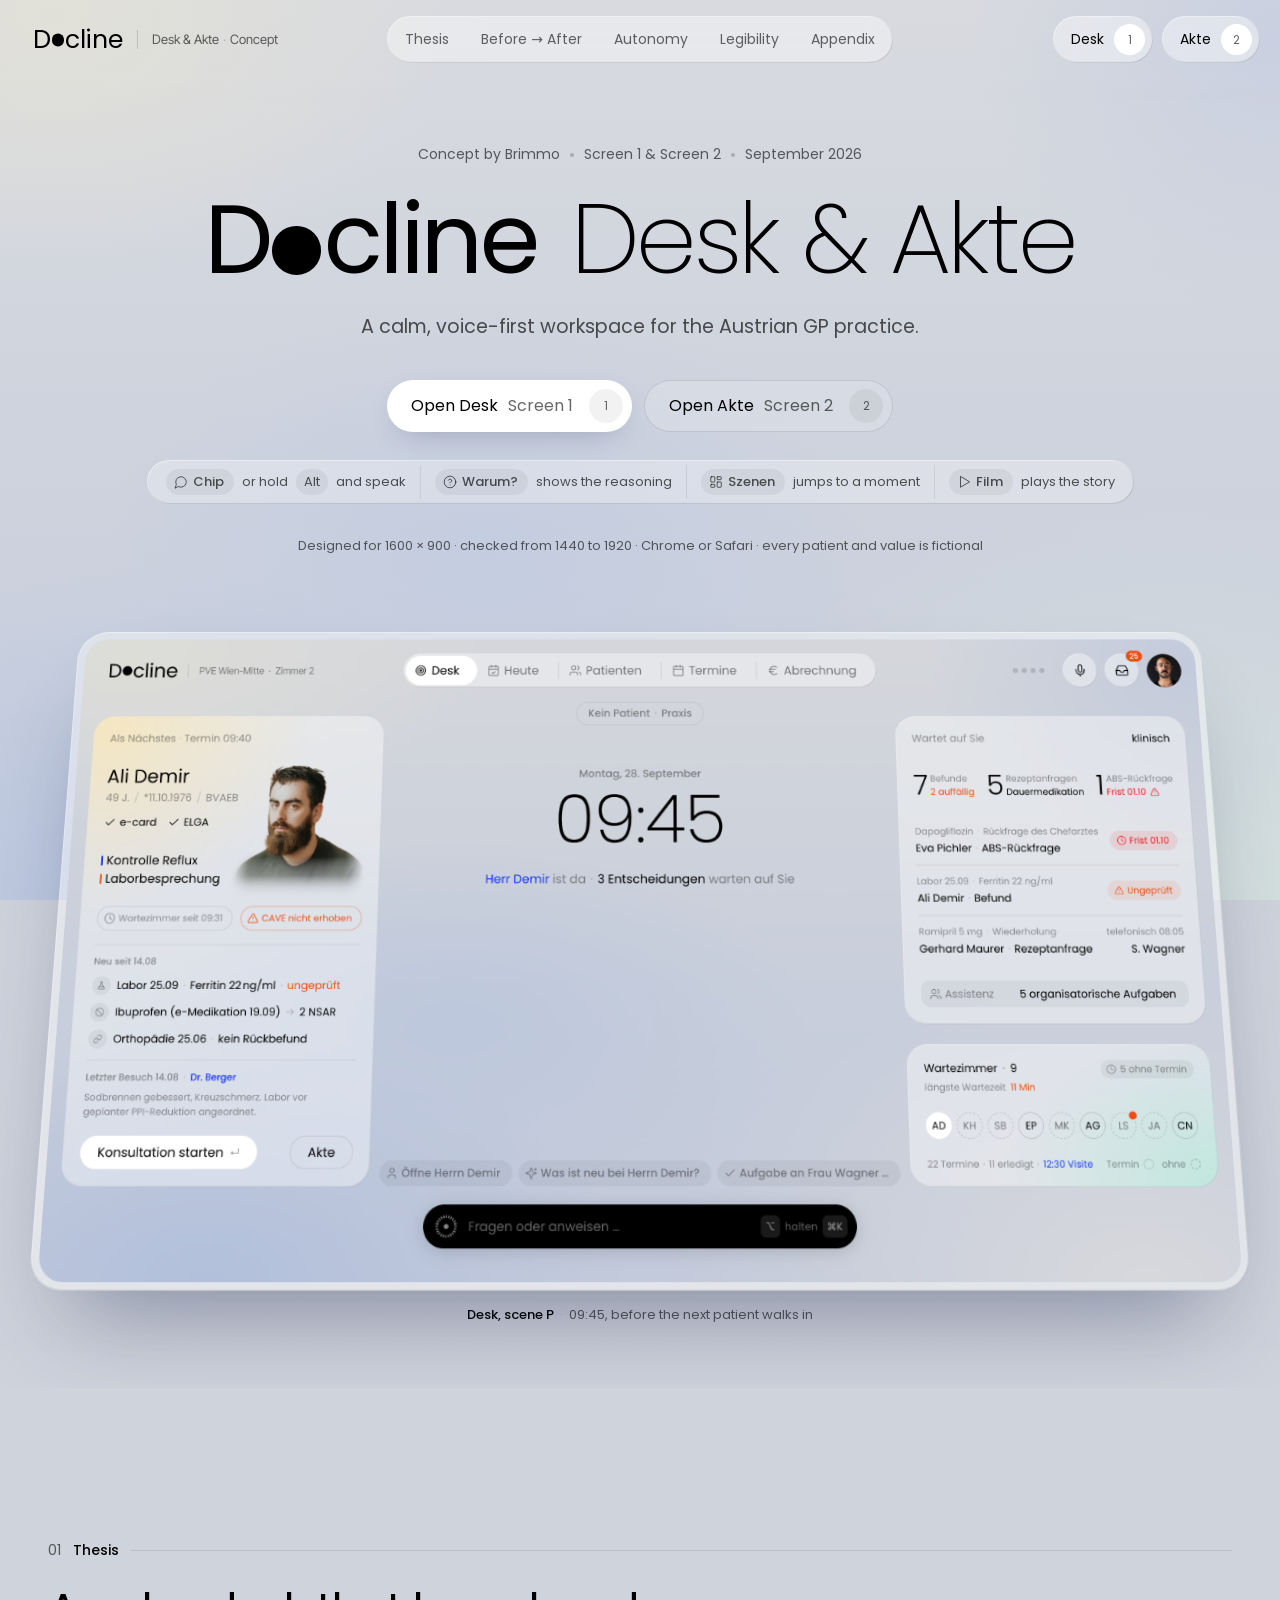
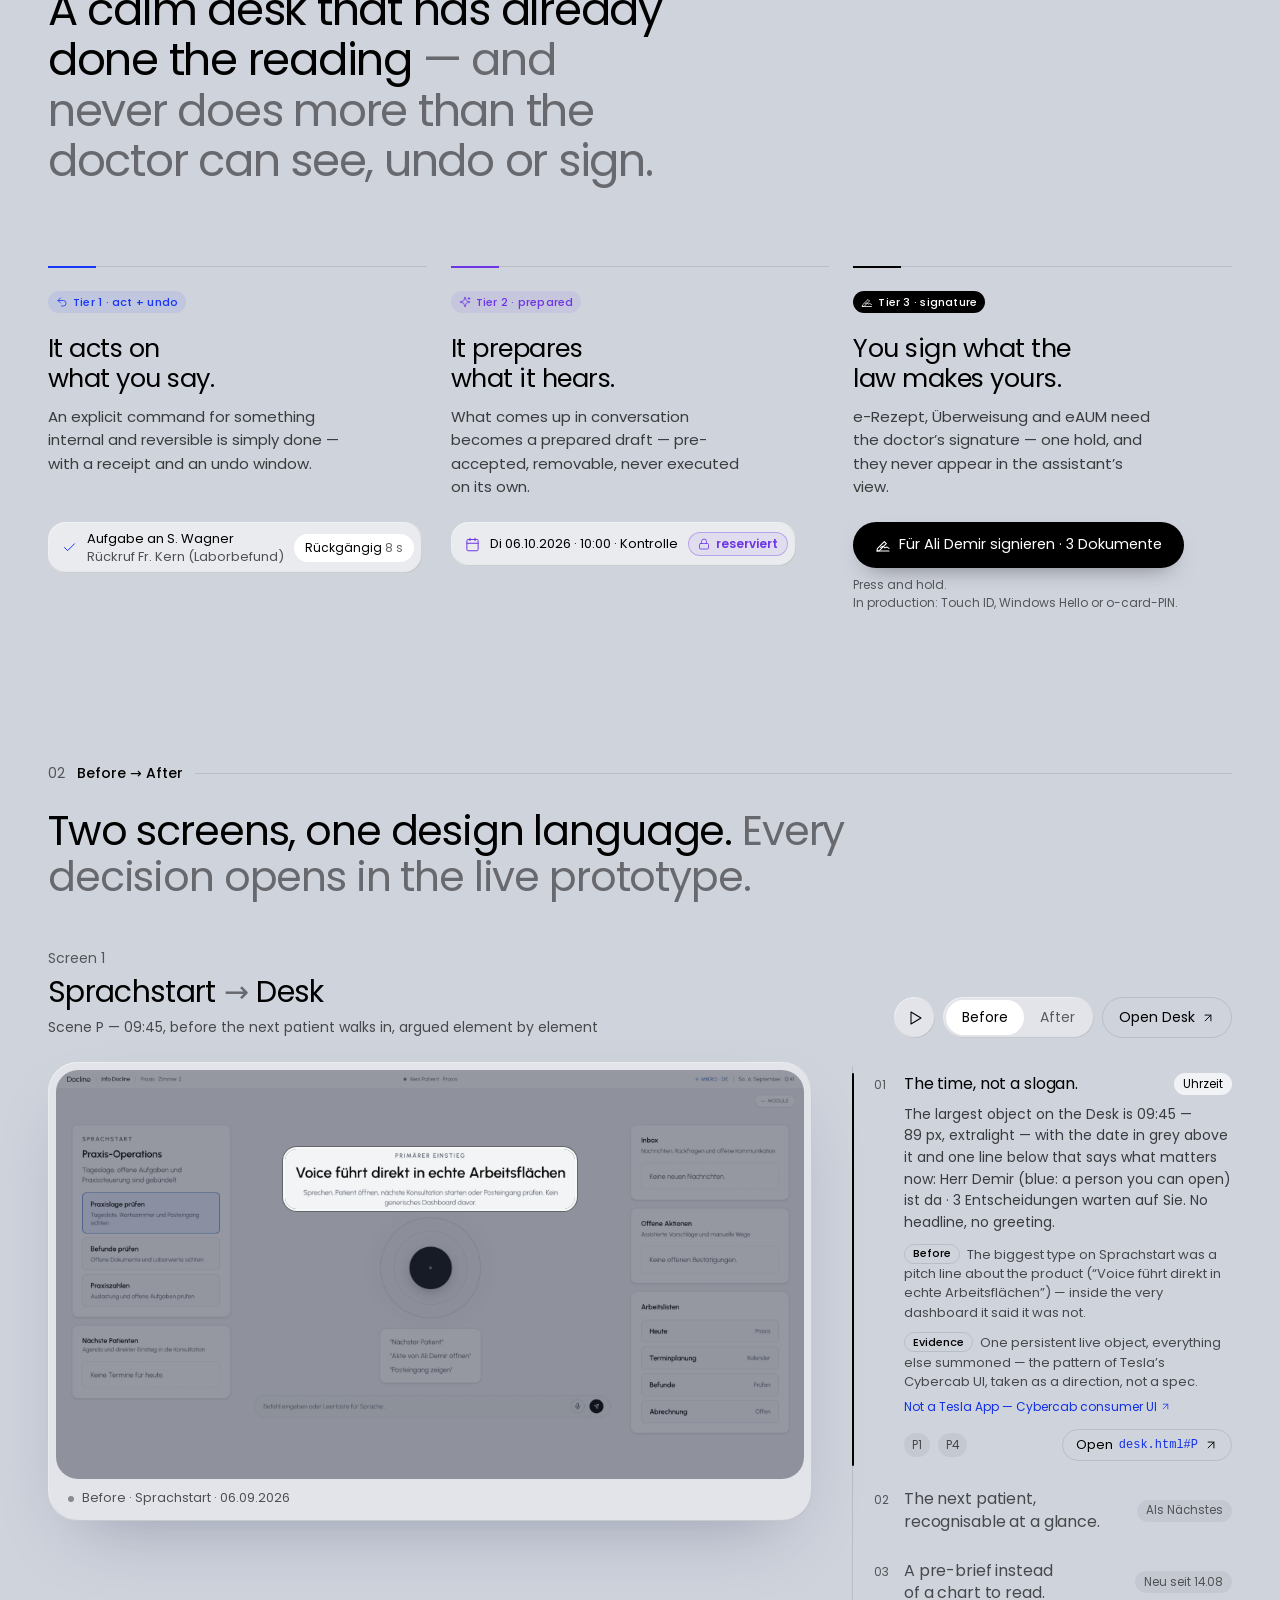
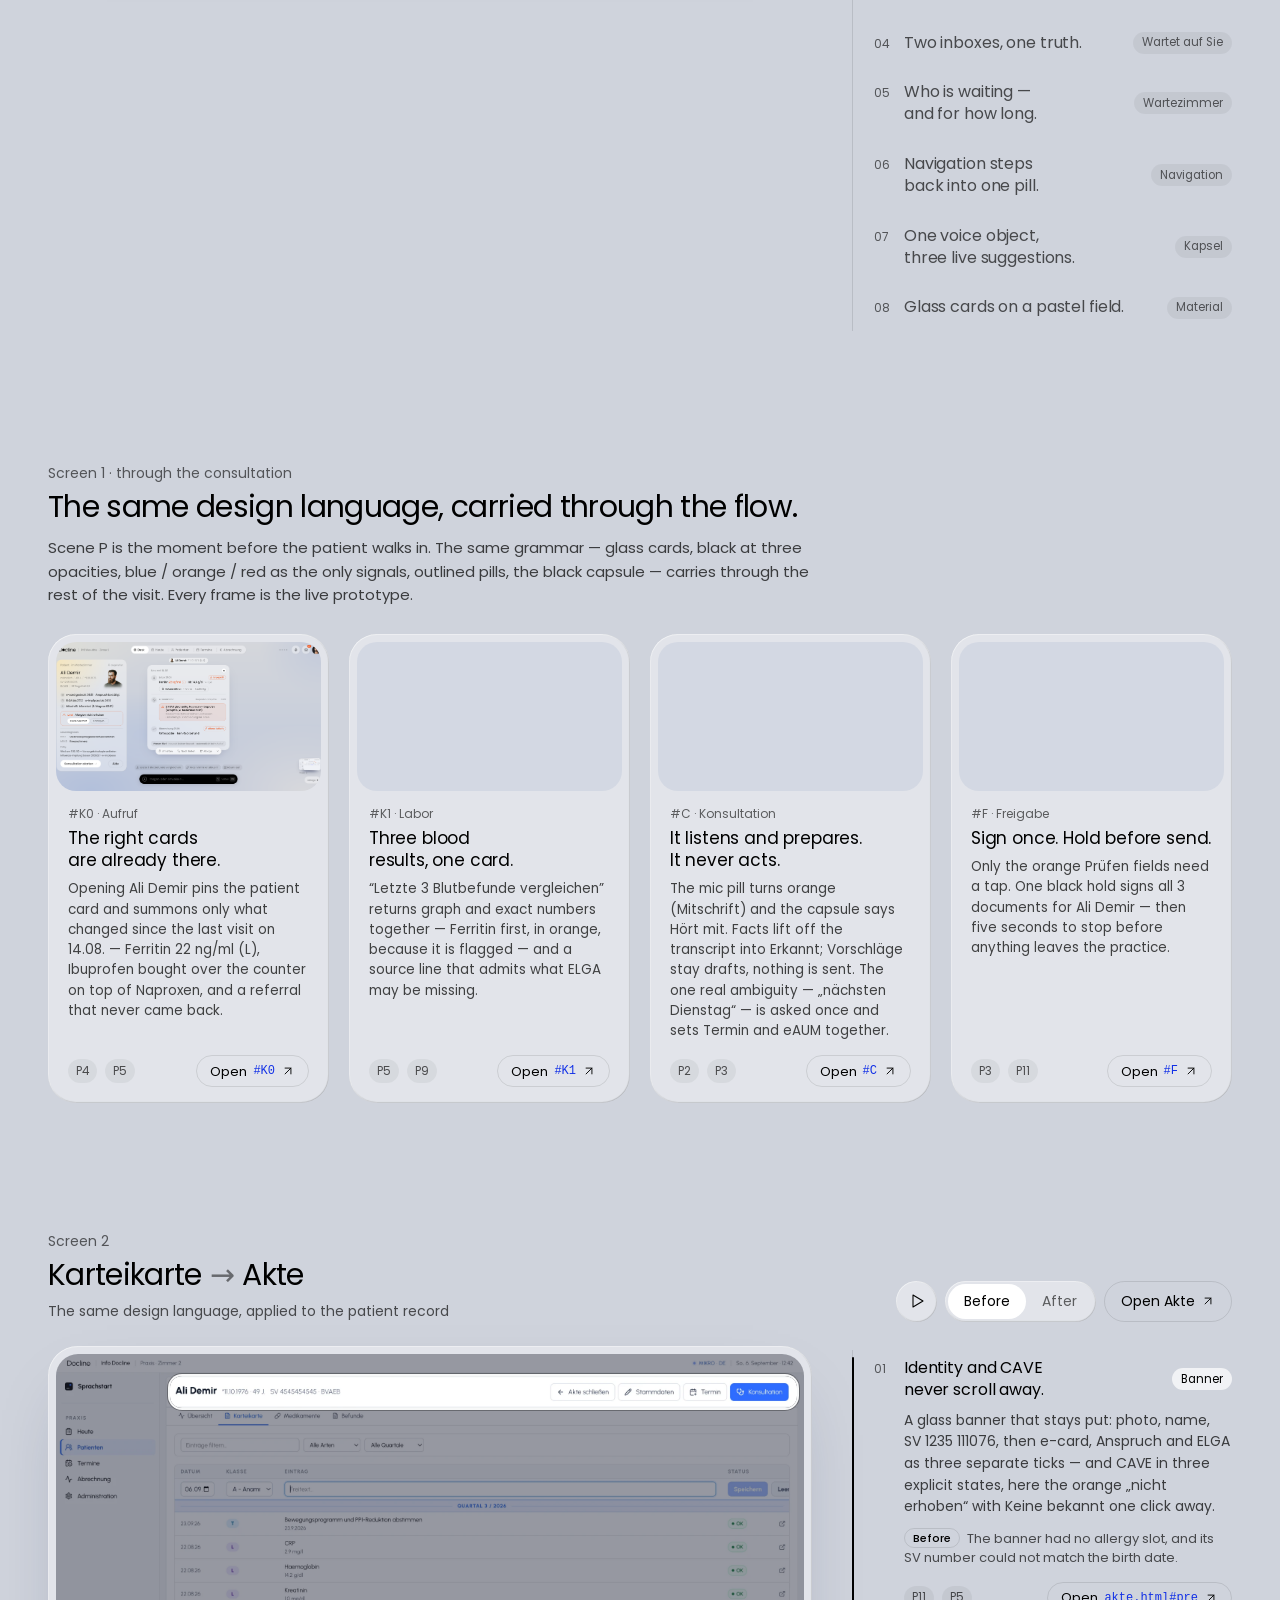
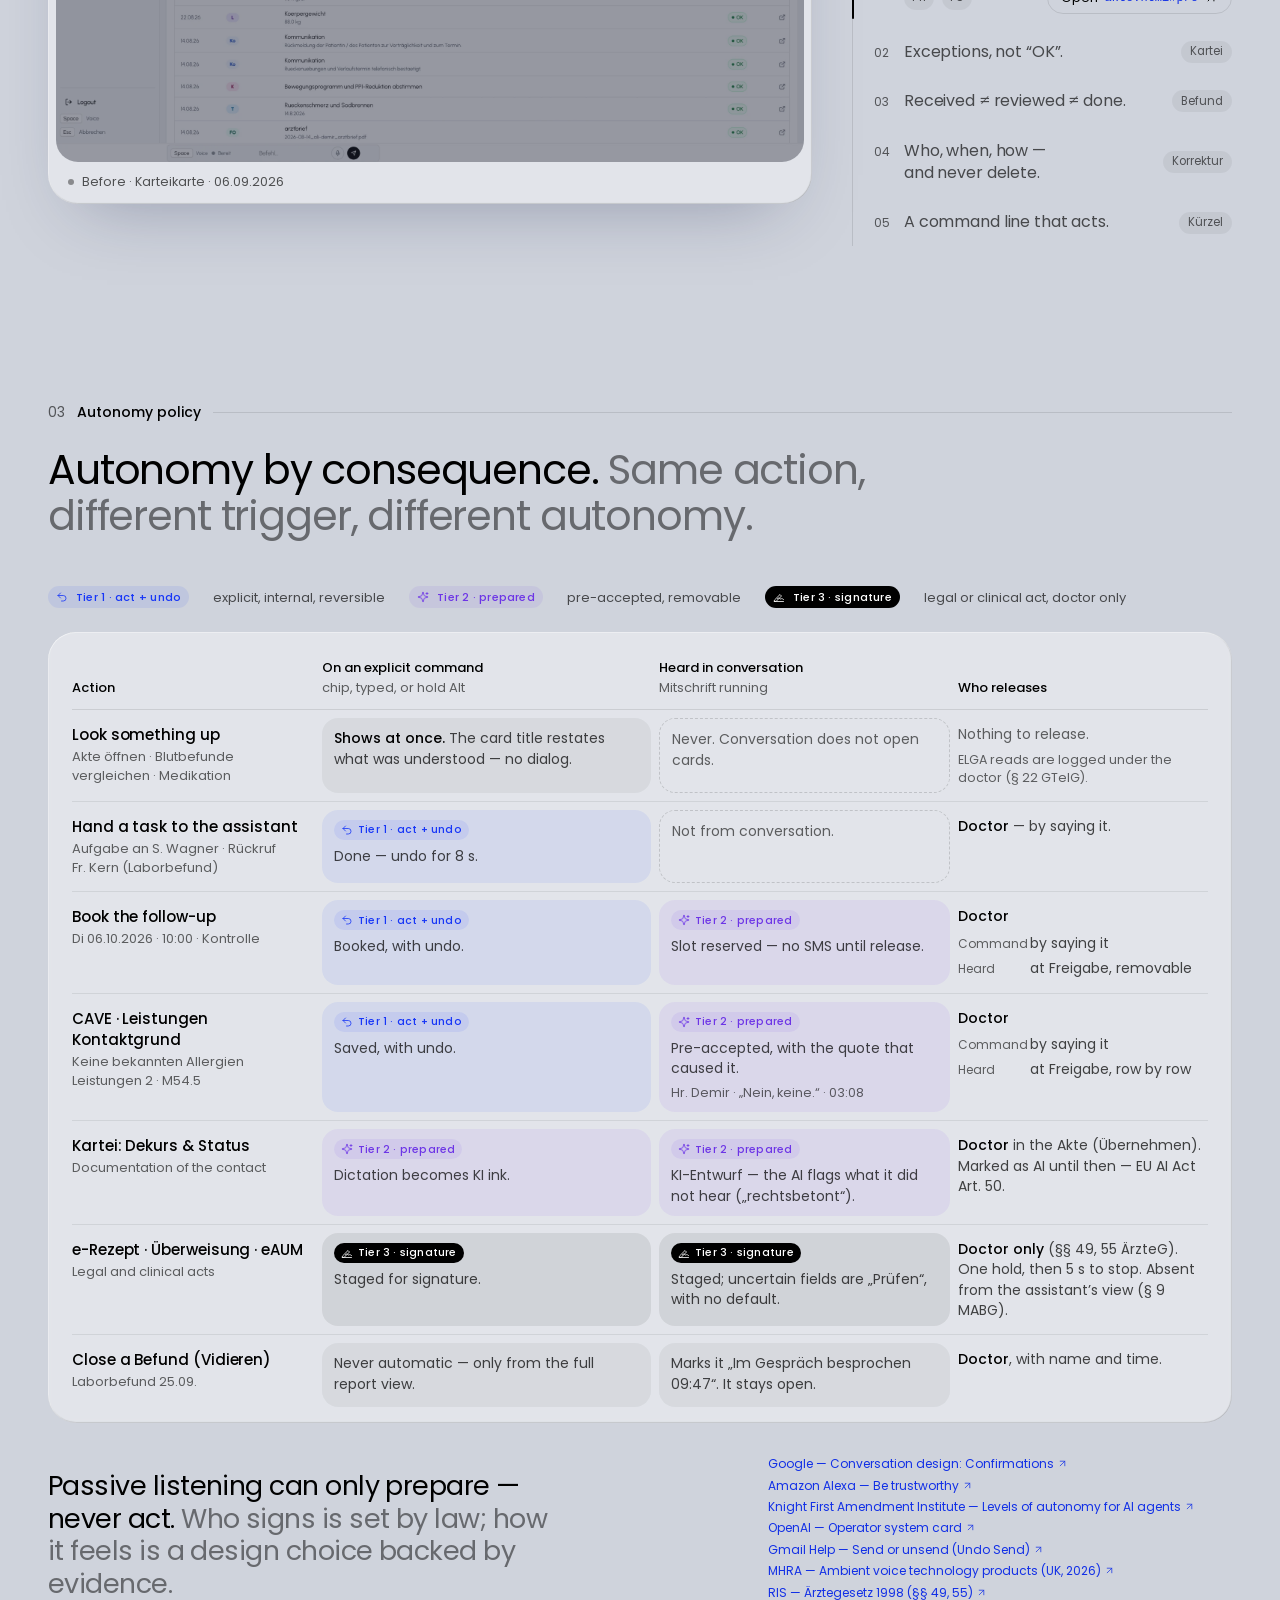
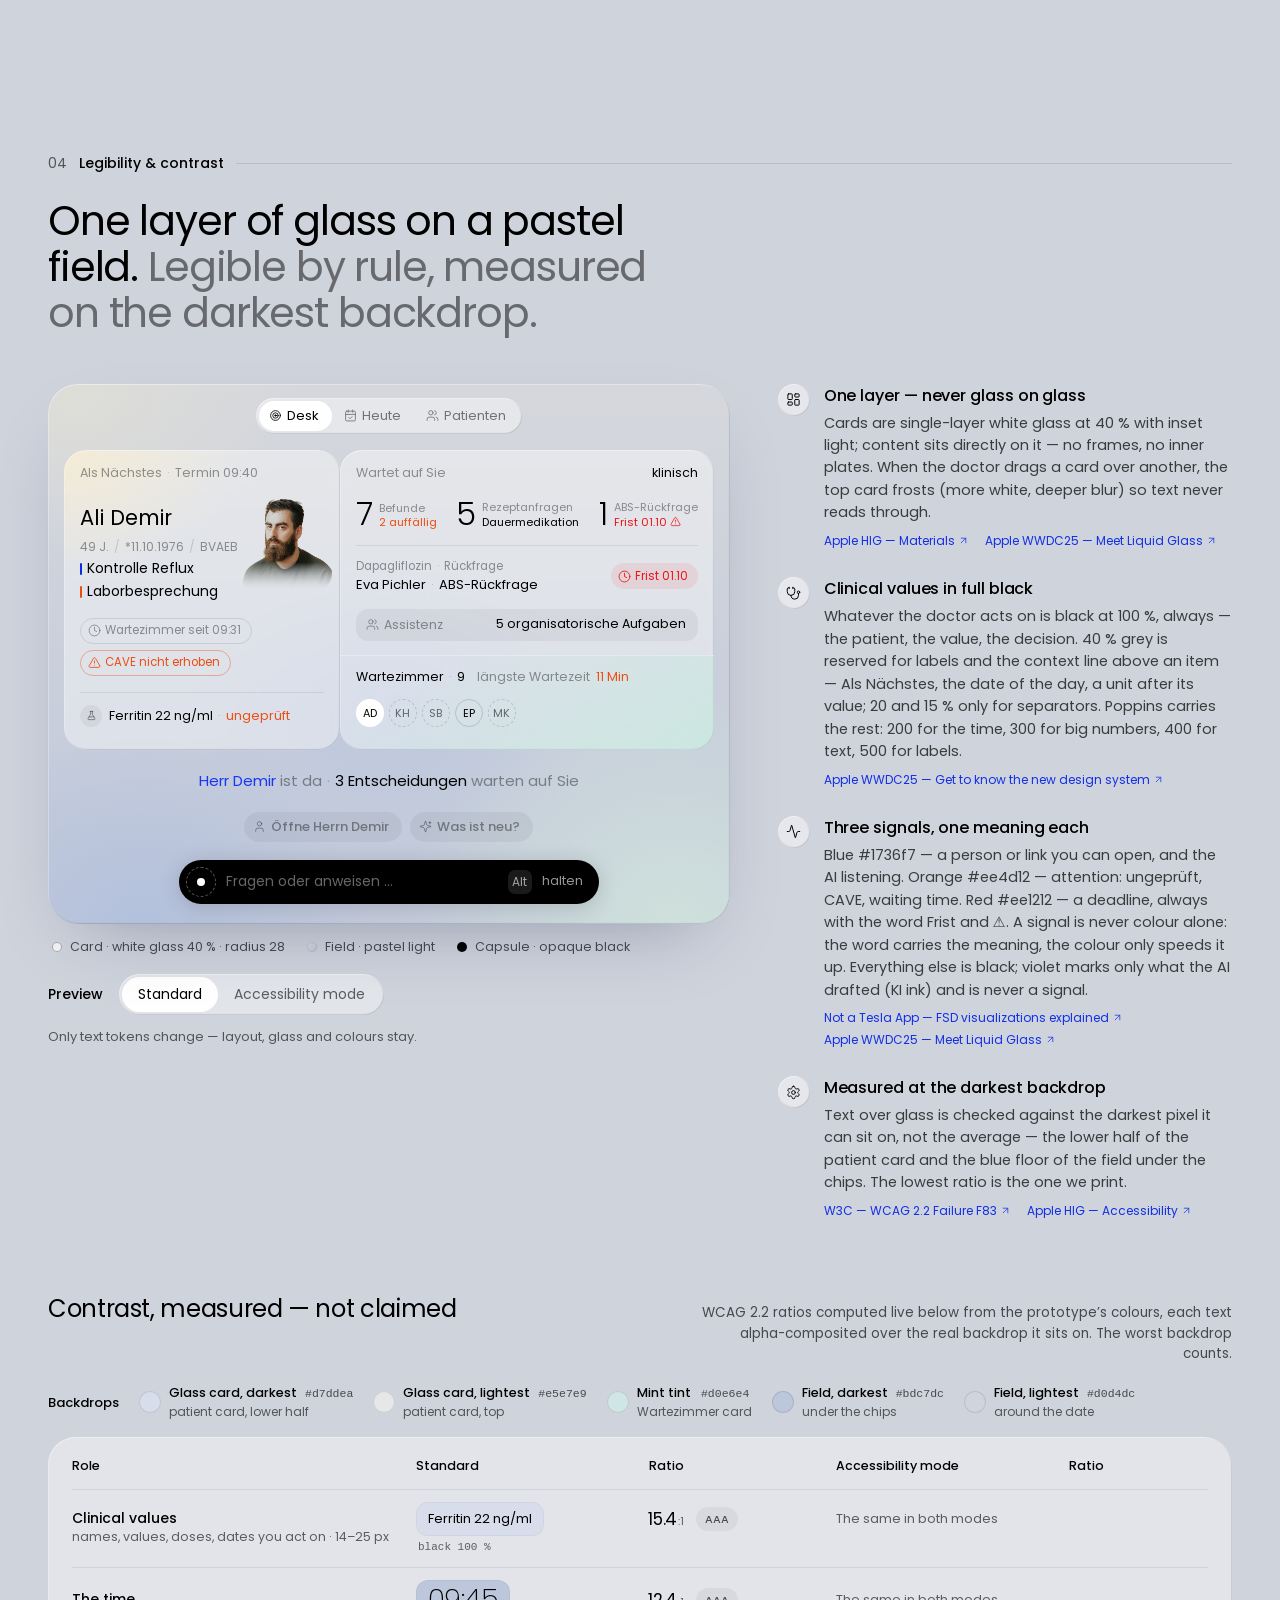
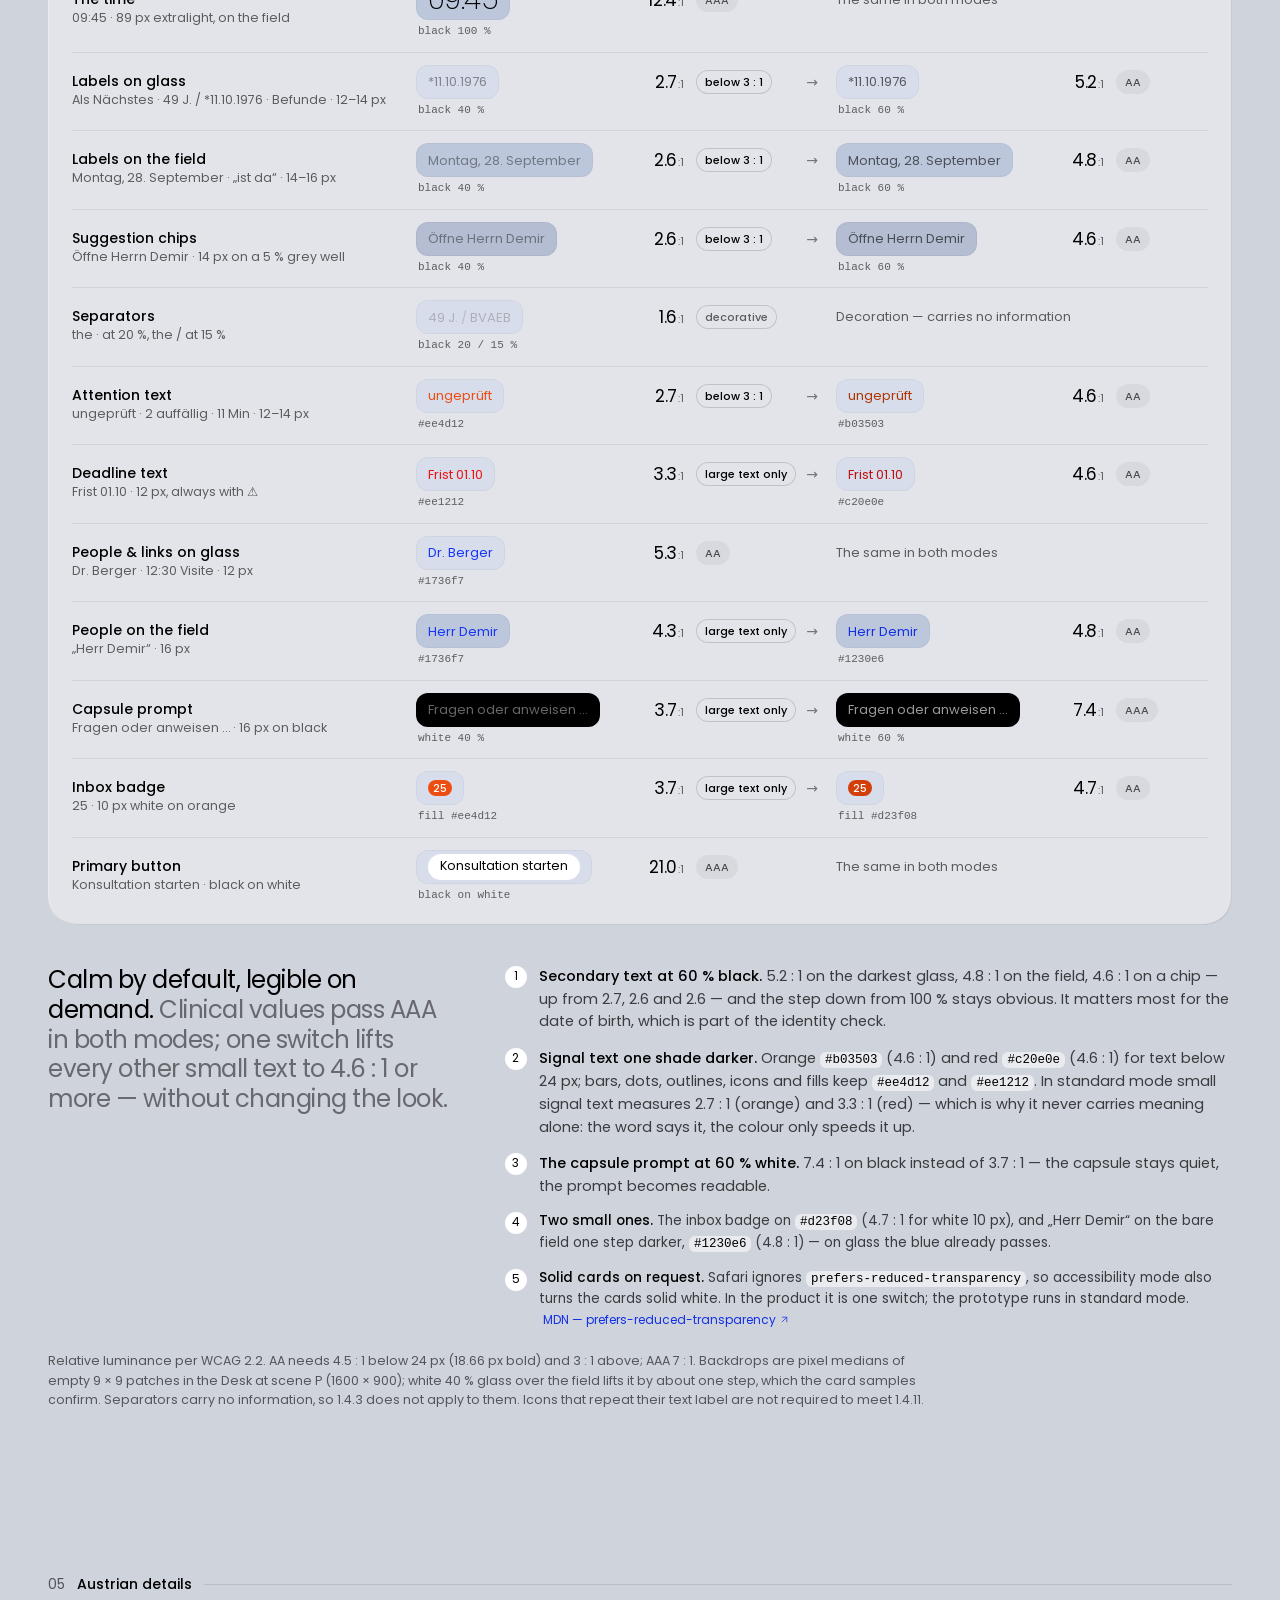
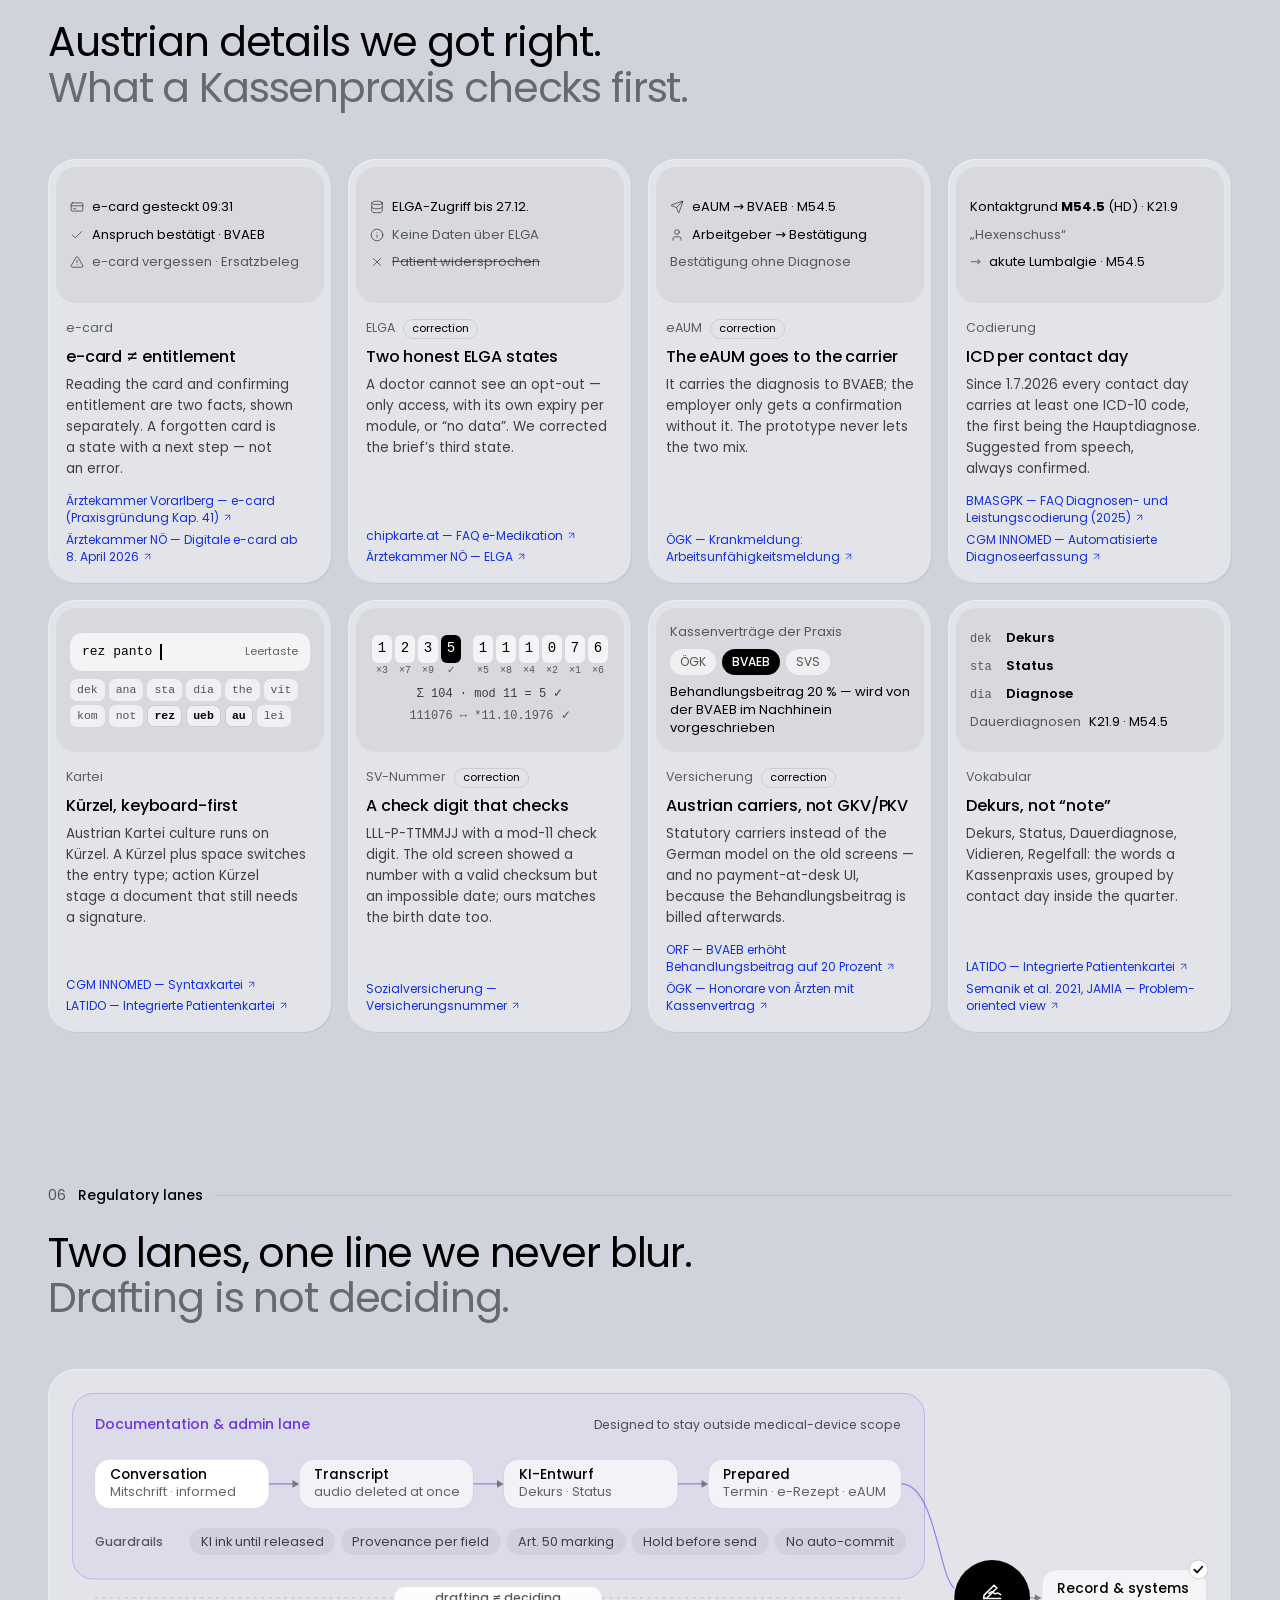
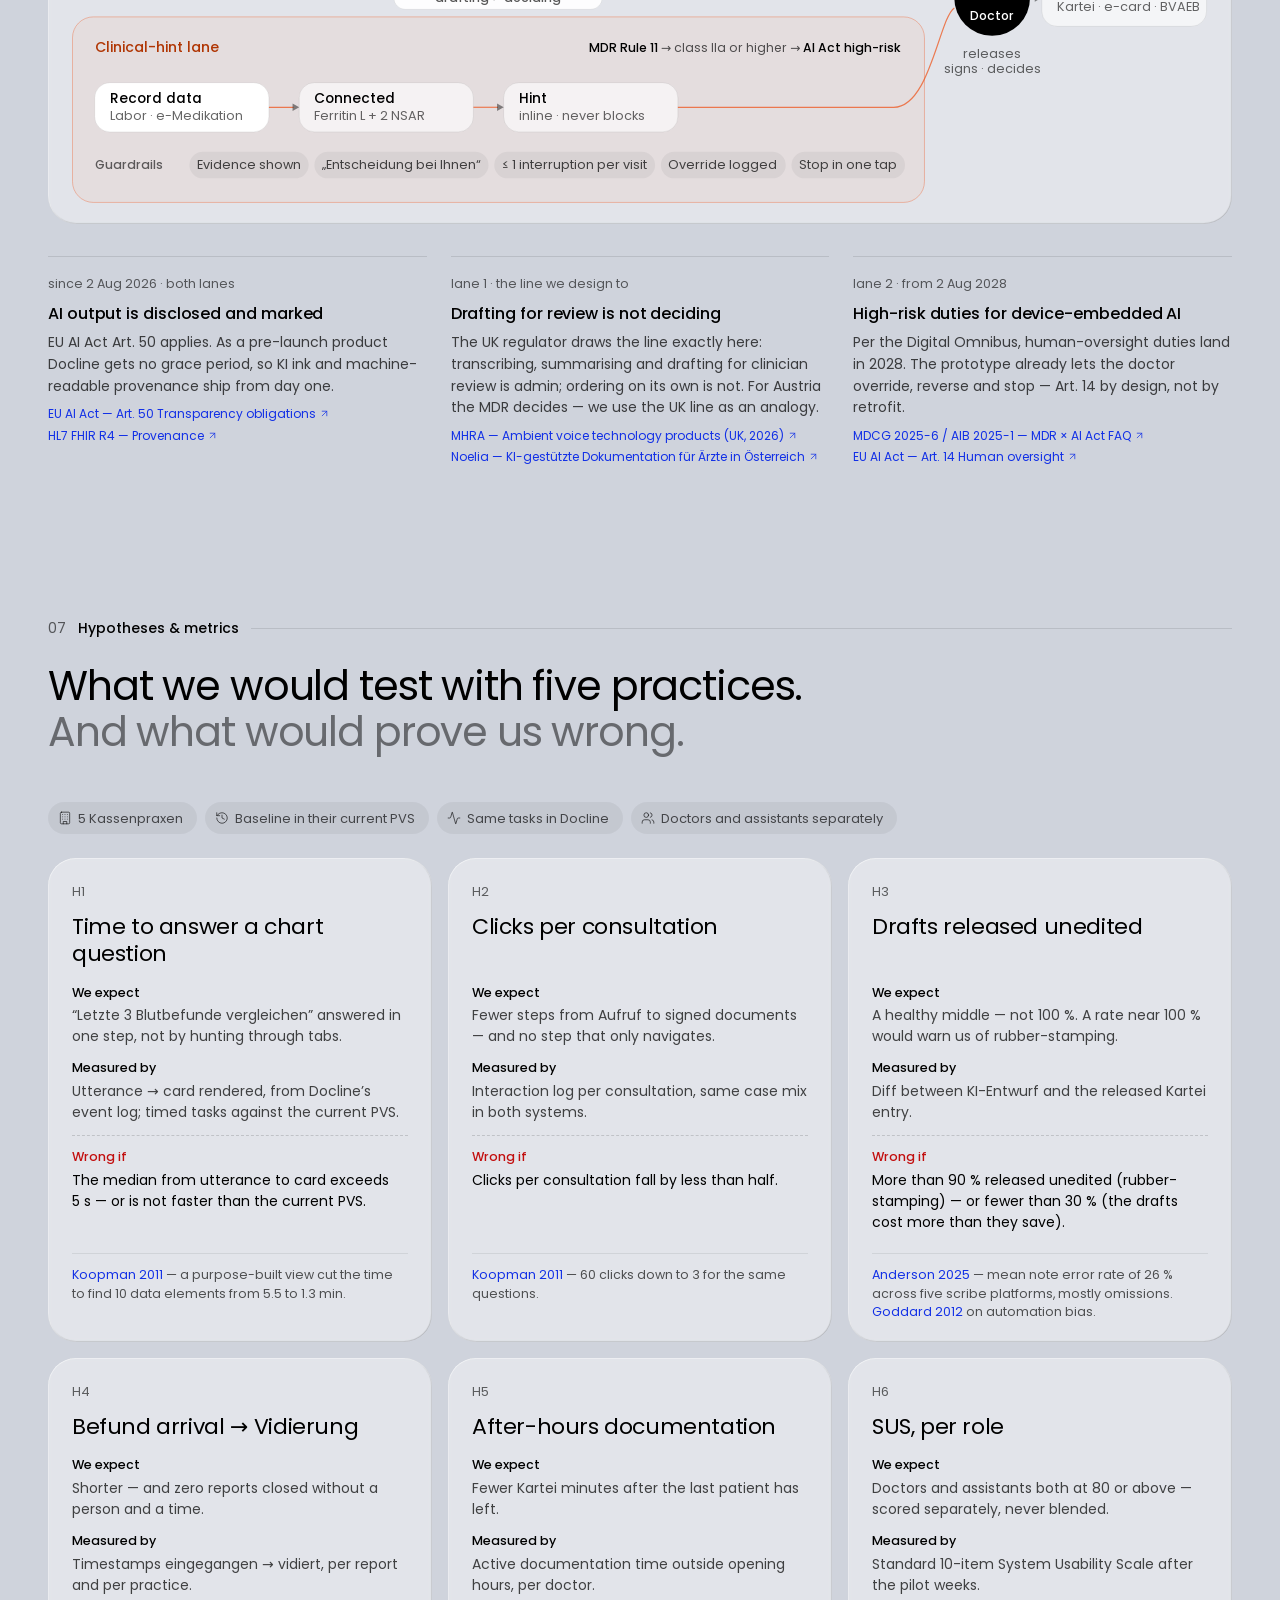
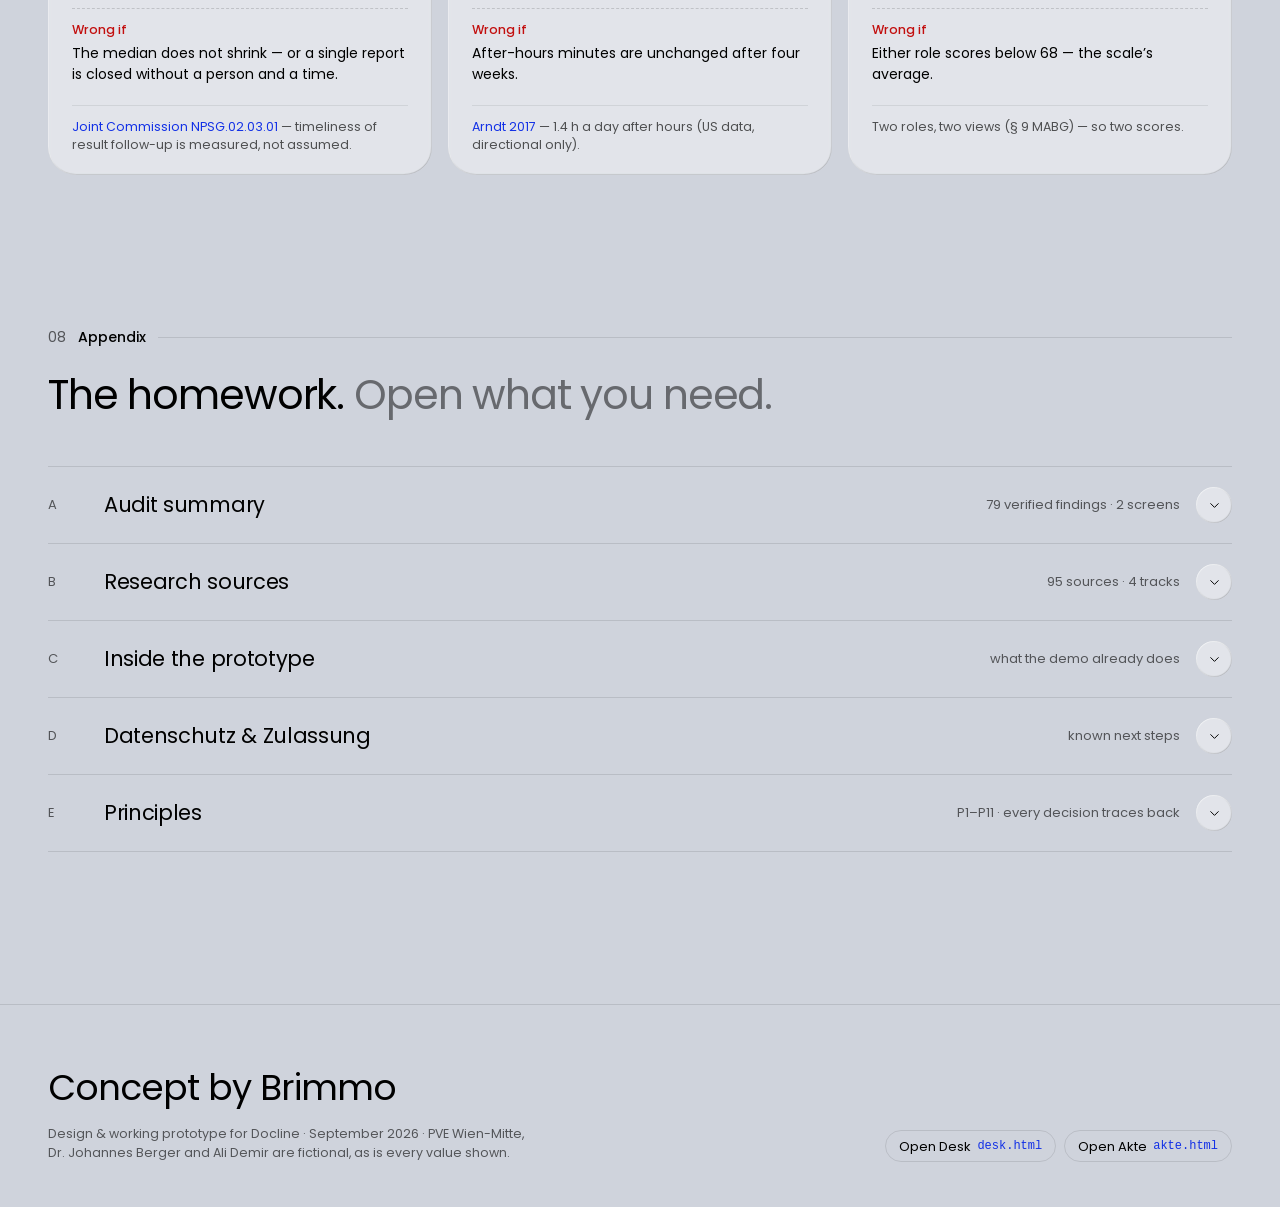
==== v2/index.html @ 308cbe26 "Docline — concept prototype by Brimmo Co-Authored-By: Claude Opus 5.5 <noreply@anthropic.com>" ====
<!doctype html>
<html lang="en" data-theme="day">
<head>
<meta name="robots" content="noindex, nofollow">
<meta charset="utf-8">
<meta name="viewport" content="width=device-width, initial-scale=1">
<title>Docline — Desk & Akte · Concept</title>
<link rel="icon" href="data:image/svg+xml,%3Csvg xmlns='http://www.w3.org/2000/svg' viewBox='0 0 32 32'%3E%3Crect width='32' height='32' rx='16' fill='%23ffffff'/%3E%3Ccircle cx='16' cy='16' r='6.5' fill='%23000000'/%3E%3C/svg%3E">
<meta name="description" content="Docline Desk &amp; Akte — a concept by Brimmo for the Austrian GP practice: the Desk (Screen 1) and the Akte (Screen 2).">
<script>
/* One light theme. Every link into the prototype carries ?fresh, so each scene opens clean; the hub only mirrors the
   prototype's "Bewegung reduzieren" setting. */
(function () {
  var s = {}; try { var sk = Object.keys(localStorage).filter(function (k) { return /^docline\.[^.]+\.settings$/.test(k); })[0]; s = (sk && JSON.parse(localStorage.getItem(sk))) || {}; } catch (e) {}
  var h = document.documentElement; h.dataset.theme = 'day';
  /* reveals start hidden only while JS is healthy: an uncaught error, or hub.js not booting, shows everything */
  h.classList.add('js'); var unhide = function () { h.classList.remove('js'); };
  window.addEventListener('error', unhide); setTimeout(function () { if (!window.DoclineHub) unhide(); }, 3000);
  if (s.reduceMotion || (window.matchMedia && matchMedia('(prefers-reduced-motion: reduce)').matches)) h.classList.add('reduce');
})();
</script>
<link rel="stylesheet" href="assets/tokens.css">
<link rel="stylesheet" href="assets/base.css">
<link rel="stylesheet" href="assets/ui.css">
<link rel="stylesheet" href="hub.css">
</head>
<body class="hub">
<div class="hb-bg" aria-hidden="true"></div>
<div class="hb-scrim" aria-hidden="true"></div>

<header class="hb-top" role="banner">
  <div class="hb-brand">
    <a class="hb-word" href="#top" aria-label="Docline — back to top">D<span class="hb-o" aria-hidden="true"></span>cline</a>
    <span class="hb-sep"></span>
    <span class="hb-ctx">Desk &amp; Akte<span class="dot">·</span>Concept</span>
  </div>
  <nav class="hb-nav" aria-label="Sections">
    <a href="#thesis">Thesis</a>
    <a href="#before-after">Before → After</a>
    <a href="#autonomy">Autonomy</a>
    <a href="#glass">Legibility</a>
    <a href="#austria" class="opt">Austria</a>
    <a href="#lanes" class="opt">Lanes</a>
    <a href="#metrics" class="opt">Metrics</a>
    <a href="#appendix">Appendix</a>
  </nav>
  <div class="hb-right">
    <a class="hb-open" data-link="desk.html" data-hash="" title="Open the Desk (Screen 1)">Desk<span class="kb" aria-hidden="true">1</span></a>
    <a class="hb-open" data-link="akte.html" data-hash="post" title="Open the Akte (Screen 2)">Akte<span class="kb" aria-hidden="true">2</span></a>
  </div>
</header>

<main id="top">
  <!-- 00 · Cover -->
  <section class="cv" aria-labelledby="cv-title">
    <p class="cv-eyebrow rv">Concept by Brimmo <i class="opt"></i> <span class="opt">Screen 1 &amp; Screen 2</span> <i></i> <span data-when></span></p>
    <h1 id="cv-title" class="rv" style="--i:1" aria-label="Docline — Desk &amp; Akte"><span class="wm" aria-hidden="true">D<span class="o"></span>cline</span> <span class="lt" aria-hidden="true">Desk &amp; Akte</span></h1>
    <p class="cv-sub rv" style="--i:2">A calm, voice-first workspace for the Austrian GP practice.</p>
    <div class="cv-actions rv" style="--i:3">
      <a class="btn btn-primary btn-xl" data-link="desk.html" data-hash="" data-open="1">Open Desk <span class="t">Screen 1</span> <span class="kb" aria-hidden="true">1</span></a>
      <a class="btn btn-secondary btn-xl" data-link="akte.html" data-hash="post" data-open="2">Open Akte <span class="t">Screen 2</span> <span class="kb" aria-hidden="true">2</span></a>
    </div>
    <div class="rv" style="--i:4"><ul class="cv-how" data-how aria-label="How to use the prototype"></ul></div>
    <p class="cv-meta rv" style="--i:5">Designed for 1600 × 900 · checked from 1440 to 1920 · Chrome or Safari · every patient and value is fictional</p>
    <figure class="cv-stage rv" style="--i:6">
      <div class="cv-frame" data-hero><div class="plate"></div></div>
      <figcaption class="cv-cap"><b>Desk, scene P</b><span class="dot">·</span>09:45, before the next patient walks in</figcaption>
    </figure>
  </section>

  <!-- 01 · Thesis -->
  <section class="sec" id="thesis" aria-labelledby="thesis-h">
    <div class="wrap">
      <div class="eyebrow-row rv"><span class="n">01</span>Thesis<span class="rule"></span></div>
      <h2 id="thesis-h" class="th-quote rv" style="--i:1">A calm desk that has already done the reading <span class="t3">— and never does more than the doctor can see, undo or sign.</span></h2>
      <div class="verbs" data-verbs></div>
    </div>
  </section>

  <!-- 02 · Before → After -->
  <section class="sec" id="before-after" aria-labelledby="ba-h">
    <div class="wrap">
      <div class="sec-head">
        <div class="eyebrow-row rv"><span class="n">02</span>Before → After<span class="rule"></span></div>
        <h2 id="ba-h" class="h-sec rv" style="--i:1">Two screens, one design language. <span class="t3">Every decision opens in the live prototype.</span></h2>
      </div>
    </div>
    <div class="wrap wide">
      <div data-ba="desk"></div>
      <div data-flow></div>
      <div data-ba="akte"></div>
    </div>
  </section>

  <!-- 03 · Autonomy -->
  <section class="sec" id="autonomy" aria-labelledby="au-h">
    <div class="wrap">
      <div class="sec-head">
        <div class="eyebrow-row rv"><span class="n">03</span>Autonomy policy<span class="rule"></span></div>
        <h2 id="au-h" class="h-sec rv" style="--i:1">Autonomy by consequence. <span class="t3">Same action, different trigger, different autonomy.</span></h2>
      </div>
      <div data-autonomy></div>
    </div>
  </section>

  <!-- 04 · Material & contrast -->
  <section class="sec" id="glass" aria-labelledby="gl-h">
    <div class="wrap">
      <div class="sec-head">
        <div class="eyebrow-row rv"><span class="n">04</span>Legibility &amp; contrast<span class="rule"></span></div>
        <h2 id="gl-h" class="h-sec rv" style="--i:1">One layer of glass on a pastel field. <span class="t3">Legible by rule, measured on the darkest backdrop.</span></h2>
      </div>
      <div data-glass-sec></div>
    </div>
  </section>

  <!-- 05 · Austria -->
  <section class="sec" id="austria" aria-labelledby="at-h">
    <div class="wrap">
      <div class="sec-head">
        <div class="eyebrow-row rv"><span class="n">05</span>Austrian details<span class="rule"></span></div>
        <h2 id="at-h" class="h-sec rv" style="--i:1">Austrian details we got right. <span class="t3">What a Kassenpraxis checks first.</span></h2>
      </div>
      <div class="au-grid" data-austria></div>
    </div>
  </section>

  <!-- 06 · Regulatory lanes -->
  <section class="sec" id="lanes" aria-labelledby="ln-h">
    <div class="wrap">
      <div class="sec-head">
        <div class="eyebrow-row rv"><span class="n">06</span>Regulatory lanes<span class="rule"></span></div>
        <h2 id="ln-h" class="h-sec rv" style="--i:1">Two lanes, one line we never blur.<br><span class="t3">Drafting is not deciding.</span></h2>
      </div>
      <div data-lanes></div>
    </div>
  </section>

  <!-- 07 · Metrics -->
  <section class="sec" id="metrics" aria-labelledby="mx-h">
    <div class="wrap">
      <div class="sec-head">
        <div class="eyebrow-row rv"><span class="n">07</span>Hypotheses &amp; metrics<span class="rule"></span></div>
        <h2 id="mx-h" class="h-sec rv" style="--i:1">What we would test with five practices. <span class="t3">And what would prove us wrong.</span></h2>
      </div>
      <div data-metrics></div>
    </div>
  </section>

  <!-- 08 · Appendix -->
  <section class="sec" id="appendix" aria-labelledby="ap-h">
    <div class="wrap">
      <div class="sec-head">
        <div class="eyebrow-row rv"><span class="n">08</span>Appendix<span class="rule"></span></div>
        <h2 id="ap-h" class="h-sec rv" style="--i:1">The homework. <span class="t3">Open what you need.</span></h2>
      </div>
      <div class="acc rv" data-appendix></div>
    </div>
  </section>
</main>

<footer class="foot">
  <div class="wrap">
    <div class="foot-grid">
      <div>
        <p class="credit">Concept by Brimmo</p>
        <p class="fine" data-fine></p>
      </div>
      <div class="foot-actions">
        <a class="lnk" data-link="desk.html" data-hash="">Open Desk <code>desk.html</code></a>
        <a class="lnk" data-link="akte.html" data-hash="post">Open Akte <code>akte.html</code></a>
      </div>
    </div>
  </div>
</footer>

<div class="tip" role="tooltip" data-tip></div>
<dialog class="lb" data-lb aria-label="Prototype frame"><button type="button" class="lb-x" data-lb-x aria-label="Close">×</button><img alt="" data-lb-img><p class="lb-cap" data-lb-cap></p></dialog>

<script src="assets/data.js"></script>
<script src="assets/icons.js"></script>
<script src="assets/ui.js"></script>
<script src="hub-shots.js"></script>
<script src="hub.js"></script>
</body>
</html>
---- v2/assets/tokens.css ----
@import url('https://fonts.googleapis.com/css2?family=Poppins:wght@200;300;400;500;600&family=Inter+Tight:wght@400;500&display=swap');
/* Docline — design tokens v3 (shared by desk.html, akte.html, index.html)
   One token system; the page runs in data-theme="day".
   RULES
   1. Glass for chrome, solid for content. Clinical text never sits on glass (content floor: 0.90 opacity).
   2. Greyscale world, colour = signal (Tesla FSD):
        blue   = AI perceiving / acting right now (listening, understood tokens, "im Auftrag" receipts)
        violet = AI-authored content waiting for a human (drafts, proposals)
        amber  = attention (Ungeprüft, CAVE, Prüfen)            — always with ⚠ shape
        red-orange = microphone live (Mitschrift)               — always with ● / ■ + timer
        red    = clinical risk / deadline (Frist, H/L critical)
        green  = only the ✓ of a completed external act
      Primary actions are neutral — never blue.
   3. Signal hues ≥ 20° apart; text contrast ≥ 4.5:1 in both themes (measured on worst-case backdrop). */

:root {
  --font-sans: system-ui, -apple-system, 'SF Pro Text', 'Inter', 'Segoe UI', Roboto, sans-serif;
  --font-display: system-ui, -apple-system, 'SF Pro Display', 'Inter', 'Segoe UI', sans-serif;
  --font-mono: ui-monospace, 'SF Mono', 'JetBrains Mono', Menlo, Consolas, monospace;
  --fs-11: 11px; --fs-12: 12px; --fs-13: 13px; --fs-14: 14px; --fs-15: 15px; --fs-17: 17px;
  --fs-20: 20px; --fs-24: 24px; --fs-28: 28px; --fs-34: 34px; --fs-44: 44px; --fs-56: 56px; --fs-88: 88px;
  --lh-tight: 1.12; --lh-snug: 1.3; --lh-body: 1.5;
  --tracking-caps: 0.08em;

  --s-1: 4px; --s-2: 8px; --s-3: 12px; --s-4: 16px; --s-5: 20px; --s-6: 24px; --s-8: 32px; --s-10: 40px; --s-12: 48px; --s-16: 64px;
  --r-xs: 6px; --r-sm: 10px; --r-md: 14px; --r-lg: 20px; --r-card: 24px; --r-plate: 16px; --r-xl: 28px; --r-pill: 999px;

  --ease-out: cubic-bezier(0.23, 1, 0.32, 1);
  --ease-exit: cubic-bezier(0.4, 0, 1, 1);
  --ease-in-out: cubic-bezier(0.77, 0, 0.175, 1);
  --ease-drawer: cubic-bezier(0.32, 0.72, 0, 1);
  --t-press: 120ms; --t-fast: 160ms; --t-base: 220ms; --t-slow: 320ms; --t-enter: 420ms;

  /* z map */
  --z-canvas: 1; --z-card: 10; --z-chrome: 100; --z-capsule: 200; --z-sheet: 300; --z-float: 350; --z-toast: 400; --z-glow: 450; --z-pins: 500; --z-privacy: 600;

  /* chrome geometry (floating) */
  --chrome-gap: 12px; --topbar-h: 48px; --dock-w: 64px;
}

/* ───────────── base palette ───────────── */
:root, [data-theme="night"] {
  color-scheme: dark;
  --bg: #0e0f12;
  --bg-deep: #08090b;
  --horizon: rgba(109, 139, 255, 0.16);         /* light pool behind the capsule; state-driven */
  --horizon-listen: rgba(109, 139, 255, 0.30);
  --topband: rgba(109, 139, 255, 0.07);
  --grain-opacity: 0.03;

  --text-1: #f2f4f8;
  --text-2: rgba(232, 236, 244, 0.80);
  --text-3: rgba(232, 236, 244, 0.62);
  --text-inverse: #0b0d12;

  /* content (solid) */
  --plate: rgba(24, 26, 32, 0.94);               /* inner content plate of a card */
  --surface-1: rgba(22, 24, 30, 0.92);
  --surface-2: rgba(30, 33, 41, 0.96);
  --surface-sunken: rgba(255, 255, 255, 0.04);
  --surface-hover: rgba(255, 255, 255, 0.06);
  /* chrome (glass) */
  --glass: rgba(26, 29, 38, 0.52);
  --glass-strong: rgba(26, 29, 38, 0.70);
  --bezel: rgba(255, 255, 255, 0.06);            /* card glass fill */
  --glass-blur: 26px;
  --glass-sat: 170%;
  --rim: rgba(255, 255, 255, 0.14);
  --rim-bright: rgba(255, 255, 255, 0.38);

  --line: rgba(255, 255, 255, 0.08);
  --line-strong: rgba(255, 255, 255, 0.15);
  --edge-highlight: inset 0 1px 0 rgba(255, 255, 255, 0.07);
  --shadow-card: 0 1px 0 rgba(255,255,255,0.04) inset, 0 22px 50px -18px rgba(0, 0, 0, 0.7), 0 2px 8px rgba(0, 0, 0, 0.35);
  --shadow-lift: 0 1px 0 rgba(255,255,255,0.06) inset, 0 40px 90px -20px rgba(0, 0, 0, 0.8), 0 8px 22px rgba(0, 0, 0, 0.45);
  --shadow-chrome: 0 14px 40px -12px rgba(0, 0, 0, 0.65);

  --primary-bg: #f2f4f8;
  --primary-fg: #0b0d12;
  --focus: rgba(242, 244, 248, 0.72);

  --accent: #7b96ff;            /* AI perceiving / acting */
  --accent-strong: #9aafff;
  --accent-soft: rgba(123, 150, 255, 0.16);
  --accent-contrast: #0b0d12;

  --ai: #c3a6ff;                /* AI-authored, awaiting human */
  --ai-soft: rgba(195, 166, 255, 0.12);
  --ai-line: rgba(195, 166, 255, 0.45);

  --warn: #f5cf4a;  --warn-text: #f5cf4a;  --warn-soft: rgba(245, 207, 74, 0.14);
  --rec: #ff8a3d;   --rec-soft: rgba(255, 138, 61, 0.14);
  --danger: #ff7a7a; --danger-text: #ff8f8f; --danger-soft: rgba(255, 122, 122, 0.14);
  --ok: #52d69a;    --ok-soft: rgba(82, 214, 154, 0.13);
}

/* ───────────── light palette ───────────── */
[data-theme="day"] {
  color-scheme: light;
  --bg: #e9edf4;
  --bg-deep: #dde3ee;
  --horizon: rgba(47, 91, 255, 0.16);
  --horizon-listen: rgba(47, 91, 255, 0.28);
  --topband: rgba(47, 91, 255, 0.05);
  --grain-opacity: 0.02;

  --text-1: #0d1117;
  --text-2: #3f4655;
  --text-3: #5f6675;
  --text-inverse: #ffffff;

  --plate: rgba(255, 255, 255, 0.95);
  --surface-1: rgba(255, 255, 255, 0.92);
  --surface-2: rgba(255, 255, 255, 0.98);
  --surface-sunken: rgba(15, 23, 42, 0.04);
  --surface-hover: rgba(15, 23, 42, 0.05);
  --glass: rgba(255, 255, 255, 0.38);
  --glass-strong: rgba(255, 255, 255, 0.62);
  --bezel: rgba(255, 255, 255, 0.42);
  --glass-blur: 30px;
  --glass-sat: 200%;
  --rim: rgba(255, 255, 255, 0.75);
  --rim-bright: rgba(255, 255, 255, 1);

  --line: rgba(15, 23, 42, 0.08);
  --line-strong: rgba(15, 23, 42, 0.14);
  --edge-highlight: inset 0 1px 0 rgba(255, 255, 255, 0.95);
  --shadow-card: 0 1px 1px rgba(16, 24, 40, 0.04), 0 28px 56px -22px rgba(30, 41, 80, 0.30);
  --shadow-lift: 0 2px 4px rgba(16, 24, 40, 0.06), 0 44px 90px -24px rgba(30, 41, 80, 0.40);
  --shadow-chrome: 0 12px 34px -14px rgba(30, 41, 80, 0.28);

  --primary-bg: #0d1117;
  --primary-fg: #ffffff;
  --focus: rgba(13, 17, 23, 0.7);

  --accent: #2f5bff;
  --accent-strong: #1f47e0;
  --accent-soft: rgba(47, 91, 255, 0.10);
  --accent-contrast: #ffffff;

  --ai: #6d35e6;
  --ai-soft: rgba(109, 53, 230, 0.08);
  --ai-line: rgba(109, 53, 230, 0.40);

  --warn: #e0a800;  --warn-text: #7a5a00;  --warn-soft: rgba(245, 190, 20, 0.16);
  --rec: #b04a00;   --rec-soft: rgba(230, 110, 30, 0.12);
  --danger: #d93a45; --danger-text: #b42331; --danger-soft: rgba(217, 58, 69, 0.10);
  --ok: #148a55;    --ok-soft: rgba(20, 138, 85, 0.10);
}

/* Glas setting — chrome only; content plates never change */
[data-glass="clear"][data-theme="night"] { --glass: rgba(26, 29, 38, 0.36); --glass-strong: rgba(26, 29, 38, 0.55); --bezel: rgba(255,255,255,0.04); }
[data-glass="clear"][data-theme="day"] { --glass: rgba(255, 255, 255, 0.24); --glass-strong: rgba(255, 255, 255, 0.46); --bezel: rgba(255,255,255,0.30); }
[data-glass="solid"] { --glass: var(--surface-2); --glass-strong: var(--surface-2); --bezel: var(--surface-2); --glass-blur: 0px; }

@media (prefers-reduced-transparency: reduce) {
  :root, [data-theme] { --glass: var(--surface-2); --glass-strong: var(--surface-2); --bezel: var(--surface-2); --glass-blur: 0px; }
}

/* ═════════════ Docline design language — light (Brimmo) ═════════════
   One light theme: pastel light field + white 40 % glass cards with inset highlights, Poppins, black text at 3 opacity levels.
   Signals: blue #1736f7 = people/links you can open & AI perceiving · orange #ee4d12 = attention · red #ee1212 = deadline.
   Single light theme; Shell sets data-theme="day". */
:root, [data-theme], [data-theme="day"] {
  color-scheme: light;
  --font-sans: 'Poppins', system-ui, -apple-system, 'Segoe UI', sans-serif;
  --font-display: 'Poppins', system-ui, -apple-system, sans-serif;
  --font-context: 'Inter Tight', 'Poppins', system-ui, sans-serif;
  --bg: #dedfe4;
  --bg-deep: #d3d8e6;
  --horizon: rgba(23, 54, 247, 0.10);
  --horizon-listen: rgba(23, 54, 247, 0.22);
  --topband: transparent;
  --grain-opacity: 0.015;

  --text-1: #000000;
  --text-2: rgba(0, 0, 0, 0.60);
  --text-3: rgba(0, 0, 0, 0.40);          /* secondary level (labels/eyebrows) */
  --text-sep: rgba(0, 0, 0, 0.20);        /* separators · */
  --text-inverse: #ffffff;

  --glass-card: rgba(255, 255, 255, 0.40); /* #ffffff66 */
  --glass-card-strong: rgba(255, 255, 255, 0.62);
  --glass-inset: inset 0 1px 0 rgba(255,255,255,0.40), inset 1px 0 0 rgba(255,255,255,0.32), inset 0 -1px 1px rgba(0,0,0,0.13), inset -1px 0 1px rgba(0,0,0,0.11);
  --plate: rgba(255, 255, 255, 0.40);
  --surface-1: rgba(255, 255, 255, 0.40);
  --surface-2: rgba(255, 255, 255, 0.92);
  --surface-sunken: rgba(0, 0, 0, 0.05);   /* #0000000d chips, icon wells, footers */
  --surface-hover: rgba(0, 0, 0, 0.07);
  --glass: rgba(255, 255, 255, 0.40);
  --glass-strong: rgba(255, 255, 255, 0.62);
  --bezel: transparent;
  --glass-blur: 2px;
  --glass-sat: 100%;
  --rim: rgba(255, 255, 255, 0.40);
  --rim-bright: rgba(255, 255, 255, 0.80);

  --line: rgba(0, 0, 0, 0.08);
  --line-strong: rgba(0, 0, 0, 0.10);      /* #0000001a outlines */
  --line-dashed: rgba(0, 0, 0, 0.15);
  --edge-highlight: var(--glass-inset);
  --shadow-card: var(--glass-inset);
  --shadow-lift: var(--glass-inset), 0 24px 60px -24px rgba(20, 30, 70, 0.28);
  --shadow-chrome: var(--glass-inset);

  --primary-bg: #ffffff;
  --primary-fg: #000000;
  --focus: rgba(23, 54, 247, 0.55);

  --accent: #1736f7;
  --accent-strong: #0d2be5;
  --accent-soft: rgba(23, 54, 247, 0.08);
  --accent-contrast: #ffffff;

  --ai: #6d35e6;
  --ai-soft: rgba(109, 53, 230, 0.08);
  --ai-line: rgba(109, 53, 230, 0.35);

  --warn: #ee4d12;  --warn-text: #d23f08;  --warn-soft: rgba(238, 77, 18, 0.08);  --warn-line: rgba(238, 78, 18, 0.40);
  --rec: #ee4d12;   --rec-soft: rgba(238, 77, 18, 0.10);
  --danger: #ee1212; --danger-text: #d10c0c; --danger-soft: rgba(238, 18, 18, 0.08);
  --ok: #148a55;    --ok-soft: rgba(20, 138, 85, 0.10);

  --r-card: 28px; --r-plate: 22px; --r-pill: 99px;
  --topbar-h: 47px; --chrome-gap: 20px; --dock-w: 0px;
}
---- v2/assets/base.css ----
/* Docline — base primitives v3 (shared by all pages). Depends on tokens.css. */

*, *::before, *::after { box-sizing: border-box; }
html, body { margin: 0; height: 100%; }
body {
  font-family: var(--font-sans);
  font-size: var(--fs-14);
  line-height: var(--lh-body);
  color: var(--text-1);
  background: var(--bg);
  -webkit-font-smoothing: antialiased;
  -moz-osx-font-smoothing: grayscale;
  text-rendering: optimizeLegibility;
}
button, input, textarea, select { font: inherit; color: inherit; }
button { cursor: pointer; background: none; border: 0; padding: 0; }
a { color: inherit; }
:focus-visible { outline: 2px solid var(--focus); outline-offset: 2px; border-radius: 8px; }
.tnum, .num { font-variant-numeric: tabular-nums; }
.mono { font-family: var(--font-mono); font-size: 0.92em; letter-spacing: -0.01em; }
.sr-only { position: absolute; width: 1px; height: 1px; overflow: hidden; clip: rect(0 0 0 0); white-space: nowrap; }
.nowrap { white-space: nowrap; }
.u-nbsp { white-space: nowrap; }

/* ── Ambient: horizon light pool behind the capsule + faint top band + grain. No corner orbs. ── */
.ambient {
  position: fixed; inset: 0; z-index: 0; pointer-events: none; overflow: hidden;
  background:
    radial-gradient(70% 45% at 50% 108%, var(--horizon), transparent 62%),
    linear-gradient(180deg, var(--topband), transparent 160px),
    linear-gradient(180deg, var(--bg) 0%, var(--bg) 55%, var(--bg-deep) 100%);
}
[data-theme="day"] .ambient {
  background:
    radial-gradient(70% 45% at 50% 108%, var(--horizon), transparent 62%),
    linear-gradient(180deg, #f5f7fb 0%, #e7ebf3 55%, #dde3ee 100%);
}
.ambient::before { /* state-driven intensity (listening) */
  content: ''; position: absolute; inset: 0; opacity: 0; transition: opacity 260ms var(--ease-out);
  background: radial-gradient(60% 40% at 50% 110%, var(--horizon-listen), transparent 60%);
}
body.is-listening .ambient::before { opacity: 1; }
.ambient::after {
  content: ''; position: absolute; inset: -50%;
  background-image: url("data:image/svg+xml;utf8,<svg xmlns='http://www.w3.org/2000/svg' width='160' height='160'><filter id='n'><feTurbulence type='fractalNoise' baseFrequency='.85' numOctaves='3' stitchTiles='stitch'/></filter><rect width='100%' height='100%' filter='url(%23n)'/></svg>");
  opacity: var(--grain-opacity); mix-blend-mode: overlay;
}
[data-glass="solid"] .ambient { background: var(--bg); }

/* ── Chrome glass (control layer only) ── */
.glass {
  background: var(--glass);
  -webkit-backdrop-filter: blur(var(--glass-blur)) saturate(var(--glass-sat));
  backdrop-filter: blur(var(--glass-blur)) saturate(var(--glass-sat));
  border: 1px solid var(--line);
  box-shadow: var(--edge-highlight), var(--shadow-chrome);
}

/* ── Content surface: SOLID, never blurred ── */
.surface { background: var(--surface-1); border: 1px solid var(--line); box-shadow: var(--shadow-card); border-radius: var(--r-lg); }

/* ── Card = glass layer around a solid content plate (≥ .94). Concentric radii 24/16. ── */
.card {
  position: relative; border-radius: var(--r-card); padding: 8px;
  background: var(--bezel);
  -webkit-backdrop-filter: blur(24px) saturate(170%); backdrop-filter: blur(24px) saturate(170%);
  box-shadow: var(--shadow-card);
}
.card::before { /* specular rim; brightest arc follows --rim-angle */
  content: ''; position: absolute; inset: 0; border-radius: inherit; padding: 1px; pointer-events: none;
  background: conic-gradient(from var(--rim-angle, 210deg), var(--rim) 0deg, var(--rim-bright) 40deg, var(--rim) 90deg, rgba(255,255,255,0.05) 180deg, var(--rim) 300deg, var(--rim) 360deg);
  -webkit-mask: linear-gradient(#000 0 0) content-box, linear-gradient(#000 0 0); -webkit-mask-composite: xor;
  mask: linear-gradient(#000 0 0) content-box exclude, linear-gradient(#000 0 0);
}
.card > .plate { position: relative; border-radius: var(--r-plate); background: var(--plate); border: 1px solid var(--line); overflow: hidden; }
[data-glass="solid"] .card { -webkit-backdrop-filter: none; backdrop-filter: none; }

/* ── Buttons ── */
.btn {
  display: inline-flex; align-items: center; justify-content: center; gap: var(--s-2);
  height: 36px; padding: 0 var(--s-4); border-radius: var(--r-pill);
  font-size: var(--fs-14); font-weight: 560; letter-spacing: -0.005em; white-space: nowrap;
  transition: transform var(--t-press) var(--ease-out), background-color var(--t-fast) ease, box-shadow var(--t-fast) ease, color var(--t-fast) ease, filter var(--t-fast) ease;
  user-select: none;
}
.btn:active { transform: scale(0.97); }
.btn svg { width: 16px; height: 16px; flex: none; }
.btn-primary { background: var(--primary-bg); color: var(--primary-fg); }
.btn-primary:hover { filter: brightness(0.94); }
[data-theme="night"] .btn-primary:hover, :root:not([data-theme]) .btn-primary:hover { filter: brightness(1.08); }
.btn-secondary { background: var(--surface-sunken); border: 1px solid var(--line-strong); color: var(--text-1); }
.btn-secondary:hover { background: var(--surface-hover); }
.btn-ghost { color: var(--text-2); }
.btn-ghost:hover { background: var(--surface-hover); color: var(--text-1); }
.btn-ai { background: var(--accent-soft); color: var(--accent); border: 1px solid color-mix(in srgb, var(--accent) 35%, transparent); }
.btn-sm { height: 30px; padding: 0 var(--s-3); font-size: var(--fs-13); }
.btn-lg { height: 44px; padding: 0 var(--s-5); font-size: var(--fs-15); }
.btn[disabled] { opacity: .45; pointer-events: none; }
.icon-btn { width: 32px; height: 32px; border-radius: var(--r-pill); display: inline-grid; place-items: center; color: var(--text-2); transition: background-color var(--t-fast) ease, color var(--t-fast) ease, transform var(--t-press) var(--ease-out); }
.icon-btn:hover { background: var(--surface-hover); color: var(--text-1); }
.icon-btn:active { transform: scale(0.94); }
.icon-btn svg { width: 16px; height: 16px; }

/* ── Chips (neutral by default; colour only for signals) ── */
.chip {
  display: inline-flex; align-items: center; gap: 6px; height: 26px; padding: 0 10px; border-radius: var(--r-pill);
  font-size: var(--fs-12); font-weight: 560; white-space: nowrap; color: var(--text-2);
  background: var(--surface-sunken); border: 1px solid var(--line);
}
.chip .ico { width: 13px; height: 13px; }
.chip-warn { color: var(--warn-text); background: var(--warn-soft); border-color: color-mix(in srgb, var(--warn) 40%, transparent); }
.chip-danger { color: var(--danger-text); background: var(--danger-soft); border-color: transparent; }
.chip-ok { color: var(--ok); background: var(--ok-soft); border-color: transparent; }
.chip-ai { color: var(--ai); background: var(--ai-soft); border-color: var(--ai-line); }
.chip-accent { color: var(--accent); background: var(--accent-soft); border-color: transparent; }
.chip-rec { color: var(--rec); background: var(--rec-soft); border-color: transparent; }

.kbd {
  display: inline-grid; place-items: center; min-width: 22px; height: 22px; padding: 0 6px; border-radius: 6px;
  font-family: var(--font-mono); font-size: 11px; color: var(--text-2);
  background: var(--surface-sunken); border: 1px solid var(--line); box-shadow: inset 0 -1px 0 var(--line);
}
.eyebrow { font-size: var(--fs-11); font-weight: 650; letter-spacing: var(--tracking-caps); text-transform: uppercase; color: var(--text-3); }

@media (prefers-reduced-motion: reduce) {
  *, *::before, *::after { animation-duration: 1ms !important; animation-iteration-count: 1 !important; transition-duration: 1ms !important; }
}

/* ═════════════ Material: single-layer white 40 % glass, radius 28, inset highlights ═════════════ */
body { font-family: var(--font-sans); background: var(--bg); }
.card { padding: 0; border-radius: var(--r-card); background: var(--glass-card); -webkit-backdrop-filter: blur(2px); backdrop-filter: blur(2px); box-shadow: var(--glass-inset); }
.card::before { display: none; }
.card > .plate { background: transparent; border: 0; border-radius: inherit; }
.surface { background: var(--glass-card); border: 0; box-shadow: var(--glass-inset); border-radius: var(--r-card); }
.btn { font-weight: 400; border-radius: 33px; letter-spacing: 0; }
.btn-lg { height: 41px; padding: 0 22px; font-size: 16px; }
.btn-primary { background: #fff; color: #000; box-shadow: none; }
.btn-primary:hover { filter: none; background: #fbfbfd; }
.btn-secondary { background: transparent; border: 1px solid rgba(0, 0, 0, 0.10); color: #000; }
.btn-secondary:hover { background: rgba(255, 255, 255, 0.35); }
.chip { height: 26px; padding: 0 12px 0 8px; gap: 4px; font-size: 12px; font-weight: 400; color: rgba(0, 0, 0, 0.40); background: transparent; border: 1px solid rgba(0, 0, 0, 0.10); }
.chip-warn { color: #ee4d12; background: transparent; border-color: rgba(238, 78, 18, 0.40); }
.chip-danger { color: #ee1212; background: rgba(238, 18, 18, 0.06); border-color: rgba(238, 18, 18, 0.25); }
.eyebrow { font-size: 14px; font-weight: 400; letter-spacing: 0; text-transform: none; color: rgba(0, 0, 0, 0.40); }
---- v2/assets/ui.css ----
/* Docline UI v3 — shared clinical components (see ui.js). Greyscale by default; colour only as signal. */

.ui-av { width: var(--s); height: var(--s); border-radius: 50%; display: inline-grid; place-items: center; flex: none; font-size: calc(var(--s) * .38); font-weight: 650; color: var(--text-1); background: var(--surface-2); border: 1px solid var(--line-strong); }

/* identity eyebrow (on every patient-bound surface) */
.ui-id { display: inline-flex; align-items: center; gap: 6px; font-size: 11px; font-weight: 650; letter-spacing: .06em; text-transform: uppercase; color: var(--text-2); white-space: nowrap; }
.ui-id .sep { color: var(--text-3); }
.ui-id-av { width: 16px; height: 16px; border-radius: 50%; display: inline-grid; place-items: center; font-size: 7.5px; font-weight: 750; letter-spacing: 0; background: var(--surface-2); border: 1px solid var(--line-strong); color: var(--text-1); }
.ui-id.compact .ui-id-av + span, .ui-id.compact .sep, .ui-id.compact .tnum { display: none; }

/* flags: square letter badge (flag ≠ trend) */
.ui-flag { display: inline-grid; place-items: center; min-width: 18px; height: 18px; padding: 0 4px; border-radius: 5px; font-size: 11px; font-weight: 750; letter-spacing: 0; font-family: var(--font-mono); background: var(--warn-soft); color: var(--warn-text); border: 1px solid color-mix(in srgb, var(--warn) 45%, transparent); }
.ui-flag.crit { background: var(--danger-soft); color: var(--danger-text); border-color: color-mix(in srgb, var(--danger) 45%, transparent); }
.ui-trend { font-size: 12px; color: var(--text-3); font-variant-numeric: tabular-nums; white-space: nowrap; }

/* state chips */
.ui-state { display: inline-flex; align-items: center; gap: 6px; height: 24px; padding: 0 9px; border-radius: var(--r-pill); font-size: 12px; font-weight: 600; color: var(--text-2); background: var(--surface-sunken); border: 1px solid var(--line); white-space: nowrap; }
.ui-state .ico { width: 12px; height: 12px; flex: none; }
.ui-state .d { font-weight: 450; color: var(--text-3); }
.ui-state.warn { color: var(--warn-text); background: var(--warn-soft); border-color: color-mix(in srgb, var(--warn) 40%, transparent); }
.ui-state.warn .d { color: inherit; opacity: .8; }
.ui-state.ai { color: var(--ai); background: var(--ai-soft); border-color: var(--ai-line); }
.ui-state.ok { color: var(--ok); background: var(--ok-soft); border-color: transparent; }
.ui-state.accent { color: var(--accent); background: var(--accent-soft); border-color: transparent; }

/* tiers */
.ui-tier { display: inline-flex; align-items: center; gap: 5px; height: 22px; padding: 0 8px; border-radius: 7px; font-size: 11px; font-weight: 700; letter-spacing: .02em; white-space: nowrap; }
.ui-tier .ico { width: 12px; height: 12px; }
.ui-tier.t1 { color: var(--accent); background: var(--accent-soft); }
.ui-tier.t2 { color: var(--ai); background: var(--ai-soft); }
.ui-tier.t3 { color: var(--text-inverse); background: var(--text-1); }

/* field provenance */
.ui-prov { display: inline-flex; align-items: center; gap: 4px; height: 20px; padding: 0 7px; border-radius: 6px; font-size: 10.5px; font-weight: 650; white-space: nowrap; color: var(--text-3); background: var(--surface-sunken); }
.ui-prov .ico { width: 11px; height: 11px; }
.ui-prov.heard { color: var(--text-2); }
.ui-prov.derived, .ui-prov.unheard { color: var(--warn-text); background: var(--warn-soft); }

/* Kartei type column — greyscale; clinical (doctor-only) types in weight 600 */
.ui-type { display: inline-flex; align-items: baseline; gap: 8px; min-width: 0; white-space: nowrap; }
.ui-type .k { font-family: var(--font-mono); font-size: 12px; color: var(--text-3); width: 28px; flex: none; }
.ui-type .l { font-size: 13px; color: var(--text-2); }
.ui-type.clin .l { font-weight: 600; color: var(--text-1); }

/* AI ink: stitched rail + italic + KI micro-label. "Drying" = add .dry → rail closes & fades, text turns upright. */
.ui-ink { position: relative; display: flex; gap: 10px; padding-left: 12px; }
.ui-ink::before { content: ''; position: absolute; left: 0; top: 2px; bottom: 2px; width: 2px; border-radius: 2px; background: repeating-linear-gradient(180deg, var(--ai) 0 3px, transparent 3px 7px); transition: background 240ms ease, opacity 400ms ease 240ms; }
.ui-ink .t { font-style: italic; color: color-mix(in srgb, var(--text-1) 90%, transparent); }
.ui-ki { flex: none; height: 16px; padding: 0 5px; border-radius: 4px; font-size: 9.5px; font-weight: 800; letter-spacing: .06em; color: var(--ai); background: var(--ai-soft); display: inline-grid; place-items: center; margin-top: 2px; }
.ui-ink.dry::before { background: var(--ai); opacity: 0; }
.ui-ink.dry .t { font-style: normal; color: var(--text-1); }
.ui-ink.dry .ui-ki { opacity: 0; width: 0; padding: 0; margin: 0; overflow: hidden; transition: all 240ms ease; }
.ui-unheard { background: var(--warn-soft); color: inherit; border-bottom: 1.5px dashed var(--warn); border-radius: 3px; padding: 0 2px; cursor: help; }

/* sparkline */
.ui-spark { display: block; overflow: visible; }
.ui-spark .band { fill: var(--surface-sunken); }
.ui-spark polyline { fill: none; stroke: var(--text-2); stroke-width: 1.4; stroke-linejoin: round; stroke-linecap: round; }
.ui-spark circle { fill: var(--text-2); }
.ui-spark circle.flag { fill: var(--warn); }
.ui-spark circle.last { stroke: var(--plate); stroke-width: 1.5; }

/* multi-analyte comparison (relative multigraph) */
.ui-cmp { position: relative; }
.ui-cmp-plot { position: relative; height: 150px; margin: 6px 64px 0 0; }
.ui-compare { position: absolute; inset: 0; width: 100%; height: 100%; overflow: visible; }
.ui-compare .band { fill: var(--surface-sunken); stroke: var(--line); stroke-width: .3; vector-effect: non-scaling-stroke; }
.ui-compare polyline { fill: none; stroke: var(--text-3); stroke-width: 1.5; stroke-linejoin: round; }
.ui-compare polyline.flag { stroke: var(--warn); }
.ui-dot { position: absolute; width: 7px; height: 7px; margin: -3.5px 0 0 -3.5px; border-radius: 50%; background: var(--text-2); box-shadow: 0 0 0 2px var(--plate); }
.ui-dot.flag { width: 10px; height: 10px; margin: -5px 0 0 -5px; background: var(--warn); }
.ui-dot.new { box-shadow: 0 0 0 2px var(--plate), 0 0 0 4px color-mix(in srgb, var(--warn) 45%, transparent); }
.ui-lbl { position: absolute; transform: translate(10px, -50%); font-size: 11.5px; font-weight: 600; color: var(--text-2); white-space: nowrap; }
.ui-lbl.flag { color: var(--warn-text); }
.ui-refl { position: absolute; left: 6px; top: calc((1 - (1 + .55) / 2.45) * 100% + 4px); font-size: 10px; letter-spacing: .06em; text-transform: uppercase; color: var(--text-3); }
.ui-cmp-axis { position: relative; height: 18px; margin: 4px 64px 0 0; font-size: 11px; color: var(--text-3); font-variant-numeric: tabular-nums; }
.ui-cmp-axis span { position: absolute; transform: translateX(-50%); white-space: nowrap; }

/* lab table */
.ui-labs { width: 100%; border-collapse: collapse; font-size: 13.5px; }
.ui-labs th { text-align: left; font-size: 11px; font-weight: 650; letter-spacing: .05em; text-transform: uppercase; color: var(--text-3); padding: 0 8px 6px 0; }
.ui-labs td { padding: 6px 8px 6px 0; border-top: 1px solid var(--line); color: var(--text-1); white-space: nowrap; }
.ui-labs .r { text-align: right; padding-right: 14px; }
.ui-labs .ref { color: var(--text-2); }
.ui-labs tr.is-flag td { background: color-mix(in srgb, var(--warn) 6%, transparent); }

/* medication row */
.ui-med { display: grid; grid-template-columns: 1fr auto; gap: 2px 12px; padding: 10px 0; border-top: 1px solid var(--line); }
.ui-med:first-child { border-top: 0; }
.ui-med .nm { font-size: 14px; } .ui-med .nm b { font-weight: 650; }
.ui-med .dose { font-size: 13px; color: var(--text-2); text-align: right; }
.ui-med .meta { grid-column: 1 / -1; font-size: 12px; color: var(--text-3); display: flex; align-items: center; gap: 5px; }
.ui-med .meta .ico { width: 11px; height: 11px; }
.ui-med.ext .nm b { font-style: italic; }
.ui-med.stopped .nm, .ui-med.stopped .dose { text-decoration: line-through; text-decoration-color: var(--text-3); color: var(--text-3); }
.ui-steps { grid-column: 1 / -1; display: flex; align-items: center; gap: 3px; margin-top: 4px; }
.ui-steps i { width: 14px; height: 3px; border-radius: 2px; background: var(--line-strong); }
.ui-steps i.on { background: var(--text-2); }
.ui-steps span { margin-left: 8px; font-size: 11.5px; color: var(--text-3); }

/* hint (non-blocking) */
.ui-hint { display: flex; gap: 10px; align-items: flex-start; padding: 10px 12px; border-radius: 12px; background: var(--warn-soft); border: 1px solid color-mix(in srgb, var(--warn) 35%, transparent); font-size: 13px; color: var(--text-1); }
.ui-hint > .ico { color: var(--warn-text); flex: none; margin-top: 1px; }
.ui-hint b { font-weight: 650; }
.ui-hint .d { color: var(--text-2); margin-top: 2px; }
.ui-hint.resolved { background: var(--surface-sunken); border-color: var(--line); color: var(--text-2); align-items: center; }
.ui-hint.resolved > .ico { color: var(--ok); }

/* seal-and-send hold button */
.hold { position: relative; overflow: hidden; height: 46px; padding: 0 22px; border-radius: var(--r-pill); font-size: 15px; font-weight: 650; color: var(--text-1); background: transparent; box-shadow: inset 0 0 0 1.5px var(--text-1); display: inline-flex; align-items: center; justify-content: center; user-select: none; -webkit-user-select: none; touch-action: none; transition: transform 140ms var(--ease-out); }
.hold .hold-base, .hold .hold-fill > span { display: inline-flex; align-items: center; gap: 8px; white-space: nowrap; }
.hold .hold-fill { position: absolute; inset: 0; display: grid; place-items: center; background: var(--text-1); color: var(--text-inverse); clip-path: inset(0 100% 0 0 round 999px); }
.hold.holding { transform: scale(.98); }
.hold.done .hold-fill { clip-path: inset(0 0 0 0 round 999px) !important; }
.hold[disabled] { opacity: .45; }
.hold .ico { width: 16px; height: 16px; }

/* flag badge — centred letter in Poppins (line-height 1, flex centring), aligned to the text around it */
.ui-flag, .pg-desk .ui-flag, .pg-akte .ui-flag { display: inline-flex; align-items: center; justify-content: center; line-height: 1; height: 18px; min-width: 18px; padding: 1px 5px 0; border-radius: 6px; font-family: 'Poppins', var(--font-sans); font-size: 11px; font-weight: 500; letter-spacing: 0; vertical-align: middle; flex: none; }
---- v2/hub.css ----
/* Docline — rationale hub (index.html, English). Depends on tokens.css → base.css → ui.css.
   The product's design language, applied to an editorial page: Poppins · black at 100 / 66 / 60 / 50 % (the hub's own small text never
   goes below 60 % — it reads at the accessibility-mode level it describes in section 04) · single-layer white 40 % glass (radius 28, four
   inset hairlines) on the pastel field · blue = links you can open · orange = attention · red = deadline · white pill = primary.
   4-pt rhythm, calm space, few restrained reveals. */

body.hub {
  --wrap: 1200px; --wrap-wide: 1440px; --gut: 48px; --sec-gap: 152px;
  --ease-reveal: cubic-bezier(0.23, 1, 0.32, 1);
  --k72: rgba(0, 0, 0, 0.72); --k66: rgba(0, 0, 0, 0.66); --k60: rgba(0, 0, 0, 0.60); --k50: rgba(0, 0, 0, 0.50);
  --k20: rgba(0, 0, 0, 0.20); --k15: rgba(0, 0, 0, 0.15); --k10: rgba(0, 0, 0, 0.10); --k08: rgba(0, 0, 0, 0.08); --k05: rgba(0, 0, 0, 0.05);
  --blue: #1736f7; --blue-t: #1230e6; --orange: #ee4d12; --orange-t: #b03503; --red: #ee1212; --red-t: #c20e0e;
  --inset: inset 0 1px 0 rgba(255, 255, 255, 0.40), inset 1px 0 0 rgba(255, 255, 255, 0.32), inset 0 -1px 1px rgba(0, 0, 0, 0.13), inset -1px 0 1px rgba(0, 0, 0, 0.11);
  --lift: 0 30px 70px -34px rgba(20, 30, 70, 0.34);
  /* shared text tokens used by ui.css components — at the accessibility-mode levels on this page */
  --text-2: rgba(0, 0, 0, 0.66); --text-3: rgba(0, 0, 0, 0.60);
  /* the product's pastel field — one definition, painted by .hb-bg and by the header scrim */
  --field:
    radial-gradient(46% 42% at 4% 2%, rgba(226, 225, 216, 0.95), rgba(226, 225, 216, 0) 70%),
    radial-gradient(56% 62% at 92% 100%, rgba(214, 226, 222, 0.95), rgba(214, 226, 222, 0) 72%),
    radial-gradient(48% 52% at 10% 100%, rgba(184, 197, 224, 0.90), rgba(184, 197, 224, 0) 72%),
    radial-gradient(34% 44% at 100% 4%, rgba(200, 207, 224, 0.95), rgba(200, 207, 224, 0) 70%),
    radial-gradient(42% 40% at 38% 62%, rgba(192, 203, 225, 0.70), rgba(192, 203, 225, 0) 72%),
    linear-gradient(180deg, #d8dadf 0%, #cdd2dd 55%, #c7cedd 100%);
}
@media (max-width: 1100px) { body.hub { --gut: 32px; --sec-gap: 136px; } }
@media (max-width: 720px) { body.hub { --gut: 16px; --sec-gap: 104px; } }

html { scroll-behavior: smooth; scroll-padding-top: 92px; }
html, body { height: auto; min-height: 100%; }
body.hub { background: #cfd3dc; color: #000; overflow-x: hidden; font-family: 'Poppins', system-ui, sans-serif; }
@media (prefers-reduced-motion: reduce) { html { scroll-behavior: auto; } }

/* ── the field: fixed, so the page scrolls over one calm light ── */
.hb-bg { position: fixed; inset: 0; z-index: -1; pointer-events: none; background: var(--field); }
.hb-bg::after { content: ''; position: absolute; inset: -50%; opacity: 0.015; mix-blend-mode: overlay;
  background-image: url("data:image/svg+xml;utf8,<svg xmlns='http://www.w3.org/2000/svg' width='160' height='160'><filter id='n'><feTurbulence type='fractalNoise' baseFrequency='.85' numOctaves='3' stitchTiles='stitch'/></filter><rect width='100%' height='100%' filter='url(%23n)'/></svg>"); }
/* the same field again, masked to the top: the header floats on a clean strip — headlines never show sliced behind it */
.hb-scrim { position: fixed; inset: 0; z-index: calc(var(--z-chrome) - 1); pointer-events: none; background: var(--field);
  -webkit-mask-image: linear-gradient(180deg, #000 0, #000 74px, transparent 100px); mask-image: linear-gradient(180deg, #000 0, #000 74px, transparent 100px); }

.wrap { width: min(var(--wrap), calc(100% - 2 * var(--gut))); margin-inline: auto; }
.wrap.wide { width: min(var(--wrap-wide), calc(100% - 2 * var(--gut))); }
.t3 { color: var(--k50); }
.t2 { color: var(--k66); }
.dot { color: var(--k20); margin: 0 6px; }

/* ───────── Header — the product's row: wordmark · context | nav pill | round controls ───────── */
.hb-top { position: fixed; z-index: var(--z-chrome); top: 16px; left: 20px; right: 20px; height: 47px;
  display: grid; grid-template-columns: 1fr auto 1fr; align-items: center; gap: 16px; }
.hb-brand { display: flex; align-items: center; gap: 14px; min-width: 0; padding-left: 13px; }
.hb-word { display: inline-flex; align-items: center; font-size: 25px; font-weight: 400; line-height: 1; letter-spacing: -0.01em; color: #000; text-decoration: none; }
.hb-o { display: inline-block; width: 0.5em; height: 0.5em; margin: 0 0.035em 0 0.03em; border-radius: 50%; background: #000; transform: translateY(0.02em); }
.hb-sep { width: 1px; height: 19px; background: var(--k15); flex: none; }
.hb-ctx { font-family: var(--font-context); font-size: 13px; color: var(--k60); white-space: nowrap; overflow: hidden; text-overflow: ellipsis; }
.hb-ctx .dot { margin: 0 4px; }
.hb-nav { display: inline-flex; align-items: center; gap: 2px; height: 47px; padding: 3px; border-radius: 33px; background: rgba(255, 255, 255, 0.40);
  -webkit-backdrop-filter: blur(12px); backdrop-filter: blur(12px); box-shadow: var(--inset); }
.hb-nav a { height: 41px; padding: 0 15px; border-radius: 33px; display: inline-flex; align-items: center; font-size: 14px; color: var(--k60); text-decoration: none; white-space: nowrap;
  transition: color var(--t-fast) ease, background-color var(--t-fast) ease; }
.hb-nav a:hover { color: #000; }
.hb-nav a[aria-current="true"] { background: #fff; color: #000; }
.hb-right { display: flex; align-items: center; justify-content: flex-end; gap: 9px; }
.hb-open { display: inline-flex; align-items: center; gap: 10px; height: 47px; padding: 0 8px 0 18px; border-radius: 33px; font-size: 14px; color: #000; text-decoration: none;
  background: rgba(255, 255, 255, 0.40); -webkit-backdrop-filter: blur(12px); backdrop-filter: blur(12px); box-shadow: var(--inset); transition: background-color var(--t-fast) ease; }
.hb-open:hover { background: rgba(255, 255, 255, 0.72); }
.hb-open .kb { display: inline-grid; place-items: center; width: 31px; height: 31px; border-radius: 50%; background: #fff; font-size: 12px; color: var(--k60); }
@media (max-width: 1380px) { .hb-nav a.opt { display: none; } }
@media (max-width: 1080px) { .hb-nav { display: none; } .hb-top { grid-template-columns: 1fr auto; } }
@media (max-width: 560px) { .hb-ctx, .hb-sep, .hb-open .kb { display: none; } .hb-open { padding: 0 16px; } }

/* segmented control (the nav pill, small) */
.seg { display: inline-flex; padding: 3px; border-radius: 99px; background: rgba(255, 255, 255, 0.40); box-shadow: var(--inset); }
.seg button { height: 30px; padding: 0 13px; border-radius: 99px; font-size: 13px; font-weight: 400; color: var(--k60); display: inline-flex; align-items: center; gap: 6px; white-space: nowrap; transition: color var(--t-fast) ease, background-color var(--t-fast) ease; }
.seg button:hover { color: #000; }
.seg button svg { width: 13px; height: 13px; }
.seg button[aria-pressed="true"] { background: #fff; color: #000; }
.seg.lg button { height: 35px; padding: 0 16px; font-size: 14px; }

/* ───────── Type ───────── */
.eyebrow-row { display: flex; align-items: center; gap: 12px; margin: 0 0 24px; font-size: 14px; font-weight: 500; color: #000; }
.eyebrow-row .n { font-weight: 400; color: var(--k60); font-variant-numeric: tabular-nums; }
.eyebrow-row .rule { flex: 1; height: 1px; background: var(--k10); }
.h-sec { margin: 0; max-width: 32ch; font-size: clamp(34px, 3.2vw, 48px); font-weight: 400; line-height: 1.12; letter-spacing: -0.028em; text-wrap: balance; }
.lead { margin: 24px 0 0; max-width: 62ch; font-size: 17px; line-height: 1.55; color: var(--k72); text-wrap: pretty; }
.sec { padding-top: var(--sec-gap); position: relative; }
.sec-head { margin-bottom: 48px; }
.src { display: inline; color: var(--blue-t); font-size: 12px; line-height: 1.45; text-decoration: none; transition: color var(--t-fast) ease; }
.src:hover { text-decoration: underline; text-decoration-color: rgba(18, 48, 230, 0.4); text-underline-offset: 3px; }
.src svg { display: inline; width: 11px; height: 11px; margin-left: 3px; vertical-align: -1px; }
.src .nw, .nw { white-space: nowrap; }
.srcs { display: flex; flex-wrap: wrap; gap: 4px 16px; }
code { font-family: var(--font-mono); }
/* smart separators (hub.js · sepify/fixSeps): glued to the word before; a line that breaks after one gets a clean break instead */
.sx { white-space: normal; }
.sx.brk { font-size: 0; color: transparent; }
.sx.brk::after { content: '\A'; white-space: pre; }

/* ───────── Reveal (IntersectionObserver adds .in) ───────── */
.js .rv { opacity: 0; transform: translateY(12px); transition: opacity 560ms var(--ease-reveal), transform 560ms var(--ease-reveal); transition-delay: calc(var(--i, 0) * 40ms); }
.js .rv.in { opacity: 1; transform: none; }
.reduce .rv { opacity: 1; transform: none; transition: none; }
.reduce .ba-img.after, .reduce .ba-spot { transition: opacity 240ms ease; }
.reduce .ba-frame[data-mode="after"] .ba-aspot.on { transition: opacity 240ms ease; }
@media (prefers-reduced-motion: reduce) { .ba-img.after, .ba-spot { transition: opacity 240ms ease; } .ba-frame[data-mode="after"] .ba-aspot.on { transition: opacity 240ms ease; } }

/* ───────── Buttons & links — white pill = primary, outlined pill = secondary ───────── */
a.btn, a.lnk { text-decoration: none; }
.btn-xl { height: 52px; padding: 0 9px 0 24px; gap: 10px; font-size: 16px; font-weight: 400; border-radius: 33px; }
.btn-xl .t { color: var(--k60); }
.btn-xl .kb { display: inline-grid; place-items: center; width: 34px; height: 34px; margin-left: 6px; border-radius: 50%; font-size: 12px; color: var(--k60); background: var(--k05); }
.btn-primary.btn-xl { background: #fff; box-shadow: 0 10px 30px -14px rgba(20, 30, 70, 0.35); }
.btn-secondary.btn-xl { background: rgba(255, 255, 255, 0.18); border: 1px solid var(--k10); }
.btn-secondary.btn-xl:hover { background: rgba(255, 255, 255, 0.45); }
.lnk { display: inline-flex; align-items: center; gap: 6px; height: 32px; padding: 0 13px; border-radius: 99px; font-size: 13px; font-weight: 400; color: #000; text-decoration: none;
  background: transparent; border: 1px solid var(--k10); white-space: nowrap; transition: background-color var(--t-fast) ease, transform var(--t-press) var(--ease-out); }
.lnk:hover { background: rgba(255, 255, 255, 0.55); }
.lnk:active { transform: scale(.97); }
.lnk svg { width: 14px; height: 14px; }
.lnk code { font-size: 12px; color: var(--blue-t); }
.icon-btn { width: 40px; height: 40px; border-radius: 50%; display: inline-grid; place-items: center; color: #000; background: rgba(255, 255, 255, 0.40); box-shadow: var(--inset); transition: background-color var(--t-fast) ease, transform var(--t-press) var(--ease-out); }
.icon-btn:hover { background: rgba(255, 255, 255, 0.75); }
.icon-btn:active { transform: scale(.94); }
.hub .chip { height: 32px; padding: 0 14px 0 10px; gap: 6px; font-size: 13px; color: var(--k66); background: var(--k05); border: 0; }
.hub .chip svg { width: 14px; height: 14px; }

/* ───────── 00 Cover ───────── */
.cv { position: relative; min-height: 100svh; padding-top: clamp(128px, 16vh, 168px); text-align: center; overflow: hidden; isolation: isolate; }
.cv-eyebrow { display: inline-flex; align-items: center; gap: 10px; margin: 0 0 26px; font-size: 14px; color: var(--k60); }
.cv-eyebrow i { width: 4px; height: 4px; border-radius: 50%; background: var(--k20); }
.cv h1 { margin: 0 auto; font-size: clamp(64px, 7.6vw, 124px); font-weight: 400; line-height: 1; letter-spacing: -0.035em; white-space: nowrap; }
.cv h1 .wm .o { display: inline-block; width: 0.5em; height: 0.5em; margin: 0 0.035em 0 0.03em; border-radius: 50%; background: #000; transform: translateY(0.02em); }
.cv h1 .lt { font-weight: 200; margin-left: 0.12em; }
.cv-sub { margin: 26px auto 0; font-size: clamp(19px, 1.5vw, 23px); line-height: 1.35; color: var(--k66); }
.cv-actions { display: flex; justify-content: center; flex-wrap: wrap; gap: 12px; margin-top: 40px; }
.cv-how { display: inline-flex; align-items: center; margin-top: 28px; padding: 5px; border-radius: 99px; background: rgba(255, 255, 255, 0.30); box-shadow: var(--inset); }
.cv-how li { display: inline-flex; align-items: center; gap: 8px; height: 34px; padding: 0 14px; font-size: 13px; color: var(--k66); white-space: nowrap; }
.cv-how li + li { border-left: 1px solid var(--k08); }
.gl { display: inline-flex; align-items: center; gap: 5px; height: 26px; padding: 0 10px 0 8px; border-radius: 99px; font-size: 13px; font-weight: 500; color: var(--k66); background: var(--k05); }
.gl svg { width: 14px; height: 14px; }
.gl.k { padding: 0 8px; min-width: 26px; justify-content: center; font-weight: 400; }
.cv-meta { margin-top: 18px; font-size: 13px; color: var(--k60); }

/* the frame: the Desk on a glass tray, tilting upright as you scroll. Air above for the lift, floor below for the shadow. */
.cv-stage { --air: 120px; --floor: 64px; position: relative; isolation: isolate; box-sizing: border-box; width: min(calc(1180px + 2 * var(--gut)), 100%); margin: calc(clamp(52px, 7vh, 76px) - var(--air)) auto 0; padding: var(--air) var(--gut) var(--floor);
  perspective: 1800px; perspective-origin: 50% var(--air); }
.cv-frame { transform-origin: 50% 0%; transform: rotateX(var(--tilt, 14deg)) scale(var(--sc, 0.95)); will-change: transform;
  padding: 8px; border-radius: 32px; background: rgba(255, 255, 255, 0.40); box-shadow: var(--inset), 0 50px 90px -40px rgba(20, 30, 70, 0.45); }
.cv-frame > .plate { position: relative; aspect-ratio: 16 / 9; border-radius: 24px; overflow: hidden; background: #d3d8e3; }
.cv-frame img { display: block; width: 100%; height: 100%; object-fit: cover; }
.cv-cap { margin: 18px 0 0; font-size: 13px; color: var(--k60); }
.cv-cap b { color: #000; font-weight: 500; }

@media (max-width: 720px) {
  .cv { padding-top: 112px; }
  .cv h1 { white-space: normal; font-size: clamp(48px, 14vw, 68px); line-height: 1.02; }
  .cv h1 .lt { display: block; margin: 0; }
  .cv-eyebrow { gap: 8px; font-size: 13px; }
  .cv-eyebrow .opt, .cv-eyebrow i.opt { display: none; }
  .cv-actions { flex-direction: column; align-items: center; }
  .cv-how { display: flex; flex-direction: column; align-items: stretch; border-radius: 22px; margin-inline: var(--gut); padding: 4px 8px; }
  .cv-how li { justify-content: flex-start; white-space: normal; height: auto; min-height: 40px; padding: 8px 6px; }
  .cv-how li + li { border-left: 0; border-top: 1px solid var(--k08); }
  .cv-meta, .cv-cap, .cv-sub { padding-inline: var(--gut); }
  .cv-stage { margin-top: calc(40px - var(--air)); }
}

/* placeholder when a frame is missing */
.sil-note { display: grid; gap: 10px; justify-items: center; padding: 20px 24px; border-radius: 22px; background: rgba(255, 255, 255, 0.85); box-shadow: var(--inset), var(--lift); text-align: center; }
.sil-note b { font-size: 15px; font-weight: 500; }
.sil-note span { font-size: 13px; color: var(--k66); max-width: 34ch; }

/* ───────── 01 Thesis ───────── */
.th-quote { margin: 0; max-width: 27ch; font-size: clamp(36px, 3.5vw, 52px); font-weight: 400; line-height: 1.12; letter-spacing: -0.028em; text-wrap: balance; }
.verbs { display: grid; grid-template-columns: repeat(3, minmax(0, 1fr)); grid-template-rows: repeat(4, auto); column-gap: 24px; margin-top: 80px; }
.verb { position: relative; display: grid; grid-row: span 4; grid-template-rows: subgrid; align-content: start; padding-top: 24px; border-top: 1px solid var(--k10); }
.verb > .ui-tier { justify-self: start; }
.verb::before { content: ''; position: absolute; left: 0; top: -1px; width: 48px; height: 2px; background: var(--c, #000); }
.verb .ui-tier { margin-bottom: 20px; }
.verb h3 { margin: 0; font-size: clamp(24px, 2vw, 29px); font-weight: 400; line-height: 1.18; letter-spacing: -0.02em; }
.verb p { margin: 12px 0 0; font-size: 15px; line-height: 1.55; color: var(--k72); max-width: 34ch; }
.verb .ex { margin-top: 24px; align-self: start; }
.verb .hint { display: block; margin-top: 8px; font-size: 12px; line-height: 1.45; color: var(--k60); max-width: 44ch; }
.rcpt { display: inline-flex; align-items: center; gap: 10px; max-width: 100%; min-height: 44px; padding: 8px 8px 8px 14px; border-radius: 18px; background: rgba(255, 255, 255, 0.55); box-shadow: var(--inset); font-size: 13px; color: #000; }
.rcpt > svg { width: 15px; height: 15px; flex: none; }
.rcpt .tx { min-width: 0; line-height: 1.35; }
.rcpt .tx .l1, .rcpt .tx .l2 { display: block; }
.rcpt .tx .l2 { color: var(--k66); }
.rcpt .mut { color: var(--k60); }
.rcpt .act { flex: none; height: 28px; padding: 0 11px; border-radius: 99px; display: inline-flex; align-items: center; font-size: 12px; background: #fff; }
.rcpt.t1 > svg { color: var(--blue); }
.rcpt.t2 > svg { color: var(--ai); }
.rcpt.t2 .ui-state { color: var(--ai); background: var(--ai-soft); border-color: var(--ai-line); }
/* seal-and-send, as on the Desk: a black pill (the capsule's material) that fills white from the left while held */
.verb .hold { height: 46px; padding: 0 22px; font-size: 14.5px; font-weight: 400; color: #fff; background: #000; box-shadow: 0 10px 24px -14px rgba(0, 0, 0, 0.6); }
/* the ring follows the pill (border-radius), not the square box — a square ring clipped round leaves black crescents at both ends */
.verb .hold .hold-fill { border-radius: 999px; background: #fff; color: #000; box-shadow: inset 0 0 0 1.5px #000; }
.verb .hold.done .hold-fill > span { gap: 8px; }
@media (max-width: 900px) { .verbs { grid-template-columns: 1fr; grid-template-rows: none; gap: 40px; } .verb { grid-row: auto; grid-template-rows: none; } }

/* ───────── 02 Before → After ───────── */
.ba { margin-top: 8px; }
.ba + .flow, .flow + .ba { margin-top: 128px; }
.ba-head { display: flex; align-items: flex-end; justify-content: space-between; gap: 24px; margin-bottom: 24px; }
.ba-head .scr { font-size: 14px; color: var(--k60); }
.ba-head h3 { margin: 6px 0 0; font-size: 30px; font-weight: 400; letter-spacing: -0.022em; line-height: 1.15; }
.ba-head h3 .arrow { color: var(--k50); font-weight: 200; margin: 0 8px; }
.ba-note { margin: 8px 0 0; font-size: 14px; color: var(--k66); }
.ba-ctl { display: flex; align-items: center; gap: 8px; }
/* one control row, one height: play · Before/After · Open */
.ba-ctl .icon-btn { width: 41px; height: 41px; }
.ba-ctl .lnk { height: 41px; padding: 0 16px; font-size: 14px; }
.ba-grid { display: grid; grid-template-columns: minmax(0, 1fr) 380px; gap: 40px; align-items: start; }
/* the frame: a glass tray holding the screen; it stays in view while the decisions scroll */
.ba-frame { position: sticky; top: 92px; padding: 8px; border-radius: 30px; background: rgba(255, 255, 255, 0.40); box-shadow: var(--inset), var(--lift); }
.ba-frame > .plate { position: relative; aspect-ratio: 2000 / 1092; border-radius: 22px; overflow: hidden; background: #d3d8e3; }
.ba-img { position: absolute; inset: 0; width: 100%; height: 100%; object-fit: cover; object-position: top left; transition: opacity 360ms var(--ease-out); }
/* the after-frame is a camera: it lands on the whole screen, then pushes in on the answer (transform set by hub.js) */
.ba-img.after { opacity: 0; transform-origin: 0 0; will-change: transform; transition: opacity 360ms var(--ease-out), transform 1100ms var(--ease-drawer) 160ms; }
.ba-aspot { position: absolute; z-index: 1; border-radius: 16px; pointer-events: none; opacity: 0; transition: opacity 160ms ease;
  box-shadow: 0 0 0 1.5px rgba(255, 255, 255, 0.95), 0 0 0 2.5px rgba(0, 0, 0, 0.18), 0 0 0 100vmax rgba(28, 32, 52, 0.30); }
.ba-frame[data-mode="after"] .ba-aspot.on { opacity: 1; transition: opacity 420ms ease 1200ms; }
.ba-zoom { position: absolute; z-index: 2; display: inline-flex; align-items: center; gap: 7px; height: 30px; padding: 0 13px; border-radius: 99px;
  font-size: 12px; font-weight: 500; color: #000; background: rgba(255, 255, 255, 0.88); -webkit-backdrop-filter: blur(12px); backdrop-filter: blur(12px);
  box-shadow: var(--inset), 0 8px 20px -10px rgba(20, 30, 70, 0.35); }
.ba-zoom { top: 14px; right: 14px; padding: 0 13px 0 11px; opacity: 0; visibility: hidden; pointer-events: none; transition: opacity 240ms ease, visibility 0s linear 240ms, background-color var(--t-fast) ease; }
.ba-zoom svg { width: 13px; height: 13px; }
.ba-zoom:hover { background: #fff; }
.ba-zoom:focus-visible { outline: 2px solid var(--focus); outline-offset: 2px; }
.ba-frame[data-mode="after"] .ba-zoom:not([hidden]) { opacity: 1; visibility: visible; pointer-events: auto; transition: opacity 240ms ease 400ms, visibility 0s linear 0s, background-color var(--t-fast) ease; }
.ba-zoom[hidden] { display: inline-flex; }
.ba-frame[data-mode="after"] .ba-img.after.ok { opacity: 1; }
.ba-frame[data-mode="after"] .ba-img.before { opacity: 0; }
.ba-frame[data-mode="after"] .ba-ph { opacity: 1; pointer-events: auto; }
.ba-frame[data-mode="after"] .ba-spot { opacity: 0; }
.ba-spot { position: absolute; border-radius: 12px; pointer-events: none; opacity: 0;
  box-shadow: 0 0 0 2px rgba(255, 255, 255, 0.95), 0 0 0 3px rgba(0, 0, 0, 0.30), 0 0 0 100vmax rgba(28, 32, 52, 0.46);
  transition: left 520ms var(--ease-drawer), top 520ms var(--ease-drawer), width 520ms var(--ease-drawer), height 520ms var(--ease-drawer), opacity 260ms ease; }
.ba-spot.on { opacity: 1; }
/* caption row under the picture (never over it): what is shown */
.ba-cap { display: flex; align-items: center; justify-content: space-between; gap: 12px; height: 34px; padding: 6px 8px 0 12px; font-size: 12.5px; color: var(--k66); }
.ba-tag { display: inline-flex; align-items: center; gap: 8px; min-width: 0; white-space: nowrap; overflow: hidden; text-overflow: ellipsis; }
.ba-tag i { width: 6px; height: 6px; border-radius: 50%; background: currentColor; opacity: .6; flex: none; }
.ba-frame[data-mode="after"] .ba-tag { color: #000; }
/* after-mode: the frame is the picture — the zoom toggle appears on hover/focus only; click toggles detail ↔ whole screen */
.ba-frame[data-mode="after"] .plate { cursor: zoom-out; }
.ba-frame[data-mode="after"].is-whole .plate { cursor: zoom-in; }
.ba-frame[data-mode="after"].no-zoom .plate { cursor: default; }
.ba-frame[data-mode="after"]:not(:hover):not(:focus-within) .ba-zoom:not([hidden]) { opacity: 0; transition-delay: 0s; }
@media (hover: none) { .ba-frame[data-mode="after"]:not(:hover):not(:focus-within) .ba-zoom:not([hidden]) { opacity: 1; } }
.ba-ph { position: absolute; inset: 0; display: grid; place-items: center; opacity: 0; pointer-events: none; transition: opacity 360ms var(--ease-out); }

.dl { list-style: none; margin: 0; padding: 0; position: relative; }
.dl::before { content: ''; position: absolute; left: 0; top: 4px; bottom: 4px; width: 1px; background: var(--k10); }
.dc { position: relative; padding: 11px 0 11px 22px; cursor: pointer; }
.dc-bar { position: absolute; left: 0; top: 11px; bottom: 11px; width: 2px; margin-left: -0.5px; border-radius: 2px; background: #000; transform: scaleY(0); transform-origin: top; }
.dc.on .dc-bar { transform: scaleY(1); }
.dc-row { display: flex; align-items: baseline; gap: 10px; border-radius: 10px; outline: none; }
.dc-row:focus-visible { outline: 2px solid var(--focus); outline-offset: 4px; }
.dc-n { flex: none; width: 20px; font-size: 12px; color: var(--k60); font-variant-numeric: tabular-nums; }
.dc h4 { flex: 1; min-width: 0; margin: 0; font-size: 16px; font-weight: 400; letter-spacing: -0.008em; line-height: 1.4; color: var(--k66); text-wrap: balance; transition: color var(--t-fast) ease; }
.dc:hover h4, .dc.on h4, .dc-row:focus-visible h4 { color: #000; }
.dc-el { flex: none; align-self: center; height: 22px; padding: 0 9px; border-radius: 99px; display: inline-flex; align-items: center; font-size: 11.5px; color: var(--k60); background: var(--k05); white-space: nowrap; }
.dc.on .dc-el { color: #000; background: rgba(255, 255, 255, 0.7); }
.dc-body { display: grid; grid-template-rows: 0fr; transition: grid-template-rows 360ms var(--ease-out); }
.dc.on .dc-body { grid-template-rows: 1fr; }
/* the clipping box reaches 5 px past the content on the right and bottom, so focus rings of the right-aligned link are never cut */
.dc-body > div { overflow: hidden; padding: 0 5px 5px 30px; margin-right: -5px; }
.dc:not(.on) .dc-body > div { visibility: hidden; transition: visibility 0s linear 360ms; }   /* collapsed links are not focusable */
.dc-body p { margin: 8px 0 0; font-size: 14px; line-height: 1.55; color: var(--k72); text-wrap: pretty; }
.dc-body p.dc-why { margin-top: 10px; font-size: 13px; line-height: 1.5; color: var(--k66); }
.dc-why .k { display: inline-flex; align-items: center; height: 20px; padding: 0 8px; margin-right: 7px; border-radius: 99px; border: 1px solid var(--k10); font-size: 11px; font-weight: 500; color: #000; vertical-align: 1px; }
.dc-body .srcs { margin-top: 6px; }
.dc-then { flex-basis: 100%; display: flex; justify-content: flex-end; align-items: center; gap: 6px; font-size: 12px; color: var(--k60); }
.dc-then .st { display: inline-flex; align-items: center; height: 24px; padding: 0 9px; border-radius: 99px; font-size: 12px; color: #000; background: var(--k05); white-space: nowrap; }
.dc-then code.st { font-size: 12px; }
.dc-then .ar { color: var(--k50); font-size: 14px; line-height: 1; margin-top: -1px; }
.dc-foot { display: flex; align-items: center; flex-wrap: wrap; gap: 8px; margin-top: 14px; }
.ptag { display: inline-grid; place-items: center; height: 24px; padding: 0 8px; border-radius: 99px; font-size: 11.5px; color: var(--k66); background: var(--k05); cursor: help; }
.dc-foot .lnk { margin-left: auto; }

@media (max-width: 1100px) { .ba-grid { grid-template-columns: 1fr; } .ba-frame { position: relative; top: 0; } }
@media (max-width: 720px) { .ba-head { flex-direction: column; align-items: flex-start; } .ba-cap { font-size: 11.5px; } }

/* ───────── 02b the same language through the flow ───────── */
.flow-head { max-width: 780px; margin-bottom: 28px; }
.flow-head .scr { font-size: 14px; color: var(--k60); }
.flow-head h3 { margin: 6px 0 0; font-size: 30px; font-weight: 400; letter-spacing: -0.022em; line-height: 1.15; }
.flow-head p { margin: 12px 0 0; font-size: 15px; line-height: 1.55; color: var(--k72); }
.flow-grid { display: grid; grid-template-columns: repeat(4, minmax(0, 1fr)); gap: 20px; }
.fl { display: flex; flex-direction: column; padding: 8px; border-radius: 28px; background: rgba(255, 255, 255, 0.40); box-shadow: var(--inset); }
.fl-shot { position: relative; display: block; aspect-ratio: 16 / 9; border-radius: 20px; overflow: hidden; background: #d3d8e3; cursor: zoom-in; }
.fl-shot img { display: block; width: 100%; height: 100%; object-fit: cover; transition: transform 600ms var(--ease-out); }
.fl-shot:hover img { transform: scale(1.03); }
.fl-shot .fl-ph { position: absolute; inset: 0; display: grid; place-items: center; color: var(--k50); }
.fl-body { display: flex; flex-direction: column; flex: 1; padding: 14px 12px 8px; }
.fl-k { font-size: 12px; color: var(--k60); }
.fl h4 { margin: 4px 0 0; font-size: 17px; font-weight: 400; line-height: 1.3; letter-spacing: -0.01em; text-wrap: balance; }
.fl p { margin: 8px 0 0; font-size: 13.5px; line-height: 1.5; color: var(--k72); flex: 1; }
.fl .dc-foot { margin-top: 14px; }
@media (max-width: 1100px) { .flow-grid { grid-template-columns: repeat(2, minmax(0, 1fr)); } }
@media (max-width: 620px) { .flow-grid { grid-template-columns: 1fr; } }

/* lightbox */
.lb { padding: 0; border: 0; background: transparent; max-width: 94vw; max-height: 94vh; overflow: visible; }
.lb::backdrop { background: rgba(24, 28, 46, 0.55); -webkit-backdrop-filter: blur(6px); backdrop-filter: blur(6px); }
.lb img { display: block; max-width: min(92vw, 1600px); max-height: 84vh; border-radius: 22px; box-shadow: 0 40px 90px -30px rgba(0, 0, 0, 0.6); cursor: zoom-out; }
.lb-cap { margin: 14px 0 0; text-align: center; font-size: 14px; color: #fff; }
.lb-x { position: absolute; top: -18px; right: -18px; width: 40px; height: 40px; border-radius: 50%; background: #fff; color: #000; font-size: 22px; line-height: 1; box-shadow: 0 8px 20px -8px rgba(0, 0, 0, 0.5); }

/* ───────── 03 Autonomy table ───────── */
.legend { display: flex; flex-wrap: wrap; align-items: center; gap: 8px 24px; margin-bottom: 24px; font-size: 13px; color: var(--k66); }
.legend span { display: inline-flex; align-items: center; gap: 8px; }
.tbl-card .plate { padding: 8px 24px; overflow-x: auto; }
.at { width: 100%; border-collapse: collapse; min-width: 880px; }
.at th { text-align: left; vertical-align: bottom; padding: 18px 16px 12px 0; font-size: 13px; font-weight: 500; color: #000; border-bottom: 1px solid var(--k10); }
.at th .thn { font-weight: 400; color: var(--k60); }
.at td { vertical-align: top; padding: 14px 16px 14px 0; border-top: 1px solid var(--k08); font-size: 14px; line-height: 1.45; color: var(--k72); }
.at tr:first-child td { border-top: 0; }
.at td:first-child { width: 22%; }
.at td:last-child { width: 22%; padding-right: 0; }
.at .act { display: block; font-size: 15px; font-weight: 500; color: #000; letter-spacing: -0.005em; }
.at .sub { display: block; margin-top: 2px; font-size: 13px; color: var(--k60); }
.at td.cell { padding: 8px 8px 8px 0; height: 1px; }
.at .cl { display: block; height: 100%; min-height: 64px; padding: 10px 12px; border-radius: 16px; background: var(--k05); color: var(--k72); }
.at .cl.t1 { background: rgba(23, 54, 247, 0.07); }
.at .cl.t2 { background: rgba(109, 53, 230, 0.07); }
.at .cl.t3 { background: rgba(0, 0, 0, 0.08); }
.at .cl.t0 { background: transparent; border: 1px dashed var(--k15); }
.at .cl .ui-tier { margin: 0 0 6px; height: 20px; font-size: 10.5px; padding: 0 7px; }
.at .nil { color: var(--k60); }
.at .who { color: #000; font-weight: 500; }
.at .rel { display: flex; align-items: baseline; gap: 8px; margin-top: 4px; }
.at .who + .rel { margin-top: 6px; }
.at .rel i { flex: none; width: 64px; font-style: normal; font-size: 12px; line-height: 21px; color: var(--k60); }
.at .ex { display: block; margin-top: 6px; font-size: 12.5px; color: var(--k60); }
.at-foot { display: grid; grid-template-columns: minmax(0, 1.5fr) minmax(0, 1fr); align-items: end; gap: 24px; margin-top: 32px; }
.pull { margin: 0; font-size: clamp(24px, 2.1vw, 31px); font-weight: 400; letter-spacing: -0.02em; line-height: 1.22; max-width: 30ch; }
@media (max-width: 900px) { .at-foot { grid-template-columns: 1fr; } }
.ui-tier { border-radius: 99px; font-weight: 500; }

/* ───────── 04 Material & contrast ───────── */
.gl-grid { display: grid; grid-template-columns: minmax(0, 1.5fr) minmax(0, 1fr); gap: 48px; align-items: start; }
/* the specimen: the Desk's elements, compact, on the field. Tone variables switch between standard and accessibility mode. */
.spec { --k2: rgba(0, 0, 0, 0.40); --or: var(--or-std, #ee4d12); --rd: var(--rd-std, #ee1212); --bl: #1736f7; --ph: rgba(255, 255, 255, 0.40);
  position: relative; height: 540px; border-radius: 30px; overflow: hidden; isolation: isolate; font-size: 13px; color: #000;
  background:
    radial-gradient(46% 42% at 4% 2%, rgba(222, 222, 216, 0.95), rgba(222, 222, 216, 0) 70%),
    radial-gradient(56% 62% at 92% 100%, rgba(208, 226, 220, 0.95), rgba(208, 226, 220, 0) 72%),
    radial-gradient(48% 52% at 14% 100%, rgba(178, 192, 220, 0.95), rgba(178, 192, 220, 0) 72%),
    radial-gradient(42% 40% at 50% 62%, rgba(186, 198, 222, 0.75), rgba(186, 198, 222, 0) 72%),
    linear-gradient(180deg, #d5d7dc 0%, #c9cfdb 55%, #c3cadb 100%);
  box-shadow: var(--inset), var(--lift); }
.spec[data-tone="access"] { --k2: rgba(0, 0, 0, 0.60); --or: #b03503; --rd: #c20e0e; --bl: #1230e6; --ph: rgba(255, 255, 255, 0.60); }
.spec .k2, .spec .or, .spec .rd, .spec .bl, .spec .ph { transition: color 260ms ease; }
.spec .k2 { color: var(--k2); }
.spec .or { color: var(--or); }
.spec .rd { color: var(--rd); }
.spec .bl { color: var(--bl); }
.spec .sep { color: rgba(0, 0, 0, 0.20); margin: 0 5px; }
.spec .sl { color: rgba(0, 0, 0, 0.15); margin: 0 5px; }
.spec svg { width: 13px; height: 13px; flex: none; }
.sp-nav { position: absolute; top: 14px; left: 50%; translate: -50% 0; display: inline-flex; gap: 2px; height: 36px; padding: 3px; border-radius: 99px; background: rgba(255, 255, 255, 0.40); box-shadow: var(--inset); font-size: 13px; }
.sp-nav span { display: inline-flex; align-items: center; gap: 5px; padding: 0 13px 0 10px; border-radius: 99px; opacity: .5; }
.sp-nav span.on { background: #fff; opacity: 1; }
.sp-card { position: absolute; top: 66px; padding: 14px 16px; border-radius: 22px; background: rgba(255, 255, 255, 0.40);
  -webkit-backdrop-filter: blur(2px); backdrop-filter: blur(2px); box-shadow: var(--inset); overflow: hidden; }
.sp-pat { left: 16px; width: calc(44% - 24px); height: 300px; background: radial-gradient(90% 60% at 0% 0%, rgba(255, 238, 196, 0.50), rgba(255, 238, 196, 0) 70%), rgba(255, 255, 255, 0.40); }
.sp-inbox { right: 16px; width: calc(56% - 8px); height: 300px; padding-bottom: 0; display: flex; flex-direction: column; }
.sp-inbox > .sp-wz { flex: 1; align-content: flex-start; }
.sp-l1 { display: flex; align-items: center; font-size: 12.5px; }
.sp-l1 .r { margin-left: auto; }
.sp-name { margin-top: 20px; font-size: 21px; }
.sp-meta { margin-top: 4px; font-size: 12px; }
.sp-photo { position: absolute; right: 8px; top: 40px; width: 92px; height: 104px; }
.sp-photo.noimg::before { content: attr(data-ini); position: absolute; right: 14px; top: 18px; width: 60px; height: 60px; border-radius: 50%; display: grid; place-items: center; background: #fff; font-size: 18px; color: rgba(0, 0, 0, 0.6); }
.sp-photo img { position: relative; width: 100%; height: 100%; object-fit: contain; object-position: bottom right; -webkit-mask-image: linear-gradient(180deg, #000 70%, transparent 100%); mask-image: linear-gradient(180deg, #000 70%, transparent 100%); }
.sp-why { position: relative; margin-top: 2px; padding-left: 7px; font-size: 14px; line-height: 1.5; }
.sp-why:first-of-type { margin-top: 16px; }
.sp-why i { position: absolute; left: 0; top: 5px; width: 2px; height: 12px; border-radius: 2px; }
.sp-why i.b { background: #0d2be5; }
.sp-why i.o { background: #ee4d12; }
.sp-pills { display: flex; flex-wrap: wrap; gap: 6px; margin-top: 16px; }
.pill { display: inline-flex; align-items: center; gap: 4px; height: 26px; padding: 0 10px 0 7px; border-radius: 99px; border: 1px solid rgba(0, 0, 0, 0.10); font-size: 11.5px; white-space: nowrap; }
.pill svg { color: rgba(0, 0, 0, 0.4); }
.pill.warn { border-color: rgba(238, 78, 18, 0.40); }
.pill.warn svg { color: #ee4d12; }
.pill.red { border: 0; background: rgba(238, 18, 18, 0.08); }
.pill.red svg { color: #ee1212; }
.sp-row { display: flex; align-items: center; margin-top: 16px; padding-top: 12px; border-top: 1px solid rgba(0, 0, 0, 0.08); font-size: 12.5px; white-space: nowrap; }
.sp-row .well { display: inline-grid; place-items: center; width: 22px; height: 22px; margin-right: 7px; border-radius: 50%; background: rgba(0, 0, 0, 0.05); flex: none; }
.sp-row .well svg { width: 11px; height: 11px; color: rgba(0, 0, 0, 0.55); }
.sp-met { display: grid; grid-template-columns: repeat(3, auto); justify-content: space-between; margin-top: 18px; }
.sp-met > div { display: grid; grid-template-columns: auto auto; grid-template-rows: auto auto; column-gap: 6px; align-items: end; }
.sp-met b { grid-row: span 2; font-size: 32px; font-weight: 300; line-height: .9; }
.sp-met span { font-size: 11px; line-height: 1.3; white-space: nowrap; display: inline-flex; align-items: center; gap: 3px; }
.sp-met svg { width: 11px; height: 11px; color: #ee1212; }
.sp-item { display: grid; grid-template-columns: 1fr auto; align-items: center; column-gap: 8px; margin-top: 16px; padding-top: 12px; border-top: 1px solid rgba(0, 0, 0, 0.08); font-size: 13px; }
.sp-item > div:first-child { font-size: 11.5px; }
.sp-item > div:nth-child(2) { grid-row: 2; }
.sp-item .pill { grid-row: span 2; grid-column: 2; }
.sp-foot { display: flex; justify-content: space-between; align-items: center; margin-top: 14px; height: 32px; padding: 0 12px 0 10px; border-radius: 12px; background: rgba(0, 0, 0, 0.05); font-size: 12.5px; }
.sp-foot .k2 { display: inline-flex; align-items: center; gap: 5px; }
.sp-foot svg { color: rgba(0, 0, 0, 0.4); }
.sp-wz { display: flex; flex-wrap: wrap; align-items: center; gap: 4px 6px; margin: 14px -16px 0; padding: 12px 16px 14px; font-size: 12.5px;
  background: linear-gradient(150deg, rgba(255, 255, 255, 0) 20%, rgba(186, 232, 216, 0.55) 100%); border-top: 1px solid rgba(255, 255, 255, 0.35); }
.sp-wz > span:first-child { margin-right: 6px; }
.sp-wz .av { display: flex; gap: 5px; width: 100%; margin-top: 8px; }
.sp-wz .av i { width: 28px; height: 28px; display: grid; place-items: center; border-radius: 50%; border: 1px solid rgba(0, 0, 0, 0.15); font-style: normal; font-size: 11px; }
.sp-wz .av i.d { border-style: dashed; color: rgba(0, 0, 0, 0.55); }
.sp-wz .av i.n { background: #fff; border-color: transparent; }
.sp-line { position: absolute; left: 0; right: 0; top: 386px; text-align: center; font-size: 15px; }
.sp-chips { position: absolute; left: 0; right: 0; top: 428px; display: flex; justify-content: center; gap: 8px; }
.sp-chips span { display: inline-flex; align-items: center; gap: 5px; height: 30px; padding: 0 13px 0 9px; border-radius: 99px; background: rgba(0, 0, 0, 0.05); font-size: 13px; font-weight: 500; color: var(--k2); transition: color 260ms ease; }
.sp-chips svg { color: var(--k2); }
.sp-cap { position: absolute; left: 50%; bottom: 20px; translate: -50% 0; width: min(420px, 76%); height: 44px; display: flex; align-items: center; gap: 10px; padding: 0 8px 0 7px; border-radius: 99px; background: #000; box-shadow: 0 3px 21px rgba(0, 0, 0, 0.15); font-size: 14px; }
.sp-cap .orb { width: 30px; height: 30px; border-radius: 50%; display: grid; place-items: center; border: 1px dashed rgba(255, 255, 255, 0.35); }
.sp-cap .orb i { width: 8px; height: 8px; border-radius: 50%; background: #fff; }
.sp-cap .ph { flex: 1; min-width: 0; color: var(--ph); white-space: nowrap; overflow: hidden; text-overflow: ellipsis; transition: color 260ms ease; }
.sp-cap .kb { display: inline-grid; place-items: center; min-width: 24px; height: 24px; border-radius: 7px; background: rgba(255, 255, 255, 0.10); color: rgba(255, 255, 255, 0.6); font-size: 12px; }
.sp-cap .h { color: rgba(255, 255, 255, 0.6); font-size: 12.5px; padding-right: 8px; }
/* the key sits under the specimen, never on it — nothing can collide with the chips or the capsule at any width */
.spec-key { display: flex; flex-wrap: wrap; align-items: center; gap: 8px 22px; margin-top: 14px; padding-left: 4px; font-size: 12.5px; color: var(--k66); }
.spec-key span { display: inline-flex; align-items: center; gap: 8px; white-space: nowrap; }
.spec-key i { width: 10px; height: 10px; border-radius: 50%; flex: none; background: rgba(255, 255, 255, 0.75); box-shadow: inset 0 0 0 1px rgba(0, 0, 0, 0.30); }
.spec-key i.f { background: linear-gradient(135deg, #e2e1d8, #b8c5e0); box-shadow: inset 0 0 0 1px rgba(0, 0, 0, 0.10); }
.spec-key i.k { background: #000; box-shadow: none; }
.gl-ctl { display: flex; flex-wrap: wrap; align-items: center; gap: 12px 16px; margin-top: 18px; }
.gl-ctl .lbl { font-size: 14px; font-weight: 500; }
.gl-ctl .note { font-size: 13px; color: var(--k60); }
.rules { list-style: none; margin: 0; padding: 0; display: grid; gap: 28px; }
.rules li { display: grid; grid-template-columns: 32px minmax(0, 1fr); gap: 4px 14px; }
.rules .ri { grid-row: span 3; width: 32px; height: 32px; border-radius: 50%; display: grid; place-items: center; background: rgba(255, 255, 255, 0.45); box-shadow: var(--inset); color: #000; }
.rules .ri svg { width: 15px; height: 15px; }
.rules b { font-size: 16px; font-weight: 500; letter-spacing: -0.005em; }
.rules p { margin: 0; font-size: 14.5px; line-height: 1.55; color: var(--k72); }
.rules .srcs { margin-top: 4px; }

.proof-h { display: flex; align-items: baseline; justify-content: space-between; gap: 24px; margin: 72px 0 0; }
.proof-h h3 { margin: 0; font-size: 24px; font-weight: 400; letter-spacing: -0.015em; }
.proof-h p { margin: 0; font-size: 13.5px; line-height: 1.5; color: var(--k66); max-width: 60ch; text-align: right; }
.bk { display: flex; flex-wrap: wrap; align-items: center; gap: 10px 20px; margin: 20px 0 16px; }
.bk-l { font-size: 13px; font-weight: 500; }
.bk-i { display: inline-grid; grid-template-columns: 22px auto auto; grid-template-rows: auto auto; column-gap: 8px; align-items: center; font-size: 12px; color: var(--k60); }
.bk-i i { grid-row: span 2; width: 22px; height: 22px; border-radius: 50%; box-shadow: inset 0 0 0 1px rgba(0, 0, 0, 0.10); }
.bk-i b { font-weight: 500; color: #000; font-size: 12.5px; }
.bk-i code { font-size: 11.5px; color: var(--k66); }
.bk-i > span { grid-column: 2 / span 2; }
.proof .plate { padding: 8px 24px 10px; overflow-x: auto; }
.pr { --sw: 34px; display: grid; grid-template-columns: minmax(230px, 1.3fr) 196px 60px 92px 24px 196px 60px 92px; align-items: start; column-gap: 12px; min-width: 1000px; min-height: 58px; padding: 12px 0; border-top: 1px solid var(--k08); }
.pr:has(.sw.big) { --sw: 40px; }
/* every cell lines up with the swatch it measures: single-line cells are centred on the swatch, not on the row */
.pr:not(.pr-h) > .rt, .pr:not(.pr-h) > .bd, .pr:not(.pr-h) > .gap { margin-top: calc((var(--sw) - 24px) / 2); line-height: 24px; }
.pr:not(.pr-h) > .keep { margin-top: calc((var(--sw) - 20px) / 2); line-height: 20px; }
.pr:not(.pr-h) > .rl { padding-top: calc((var(--sw) - 20px) / 2 - 1px); }
.pr.pr-h { min-height: 44px; align-items: center; border-top: 0; font-size: 12.5px; font-weight: 500; color: #000; }
.pr.pr-h .c, .pr .rt { text-align: right; }
.pr .rl { display: flex; flex-direction: column; gap: 1px; min-width: 0; }
.pr .rl b { font-size: 14px; font-weight: 500; line-height: 20px; }
.pr .rl span { font-size: 12.5px; color: var(--k60); line-height: 1.35; }
.pr .sp { display: flex; flex-direction: column; align-items: flex-start; gap: 3px; min-width: 0; }
.pr .sp code { font-size: 11px; color: var(--k60); padding-left: 2px; }
.sw { display: inline-flex; align-items: center; max-width: 100%; height: 34px; padding: 0 12px; border-radius: 12px; font-size: 13px; white-space: nowrap; overflow: hidden; box-shadow: inset 0 0 0 1px rgba(0, 0, 0, 0.04); }
.sw i { font-style: normal; color: rgba(0, 0, 0, 0.15); }
.sw.big { height: 40px; font-size: 28px; font-weight: 200; letter-spacing: -0.02em; }
.sw-badge { display: inline-grid; place-items: center; min-width: 24px; height: 16px; padding: 0 5px; border-radius: 99px; font-size: 10px; font-weight: 500; }
.sw-btn { display: inline-flex; align-items: center; height: 26px; padding: 0 12px; border-radius: 99px; background: #fff; font-size: 12.5px; }
.pr .rt { font-size: 17px; font-weight: 400; font-variant-numeric: tabular-nums; letter-spacing: -0.01em; }
.pr .rt small { font-size: 11px; color: var(--k60); margin-left: 1px; }
.pr .bd { justify-self: start; display: inline-grid; place-items: center; height: 24px; padding: 0 9px; border-radius: 99px; font-size: 11px; font-weight: 500; color: var(--k66); background: var(--k05); white-space: nowrap; }
.pr .bd.low { color: #000; background: transparent; box-shadow: inset 0 0 0 1px var(--k15); }
.pr .bd.deco { color: var(--k60); background: transparent; box-shadow: inset 0 0 0 1px var(--k15); }
.pr .gap { text-align: center; color: var(--k50); }
.pr .keep { grid-column: span 3; font-size: 13px; color: var(--k60); }
.refine { display: grid; grid-template-columns: minmax(0, 0.9fr) minmax(0, 1.6fr); gap: 32px 48px; margin-top: 40px; align-items: start; }
.refine .pull { font-size: clamp(22px, 1.9vw, 28px); }
.rf { margin: 0; padding: 0; list-style: none; display: grid; gap: 14px; counter-reset: rf; }
.rf li { position: relative; padding-left: 34px; font-size: 14.5px; line-height: 1.55; color: var(--k72); }
.rf li::before { counter-increment: rf; content: counter(rf); position: absolute; left: 0; top: 1px; width: 22px; height: 22px; border-radius: 50%; display: grid; place-items: center; background: #fff; font-size: 11.5px; color: #000; }
.rf li b { color: #000; font-weight: 500; }
.rf li.minor { font-size: 13.5px; }
.rf code { font-size: 12.5px; color: #000; background: rgba(255, 255, 255, 0.55); padding: 1px 5px; border-radius: 6px; }
.rf .src { margin-left: 4px; white-space: nowrap; }
.foot-note { margin-top: 20px; font-size: 12.5px; line-height: 1.55; color: var(--k60); max-width: 110ch; }

@media (max-width: 1100px) { .gl-grid, .refine { grid-template-columns: 1fr; } .proof-h { flex-direction: column; } .proof-h p { text-align: left; } }
@media (max-width: 720px) { .spec { height: 760px; } .sp-card { position: relative; top: auto; left: auto; right: auto; width: auto; margin: 12px; } .sp-nav, .sp-line, .sp-chips { display: none; } .sp-cap { bottom: 16px; } }

/* ───────── 05 Austrian details ───────── */
.au-grid { display: grid; grid-template-columns: repeat(4, minmax(0, 1fr)); gap: 16px; }
/* tiles of one row share the spec height (subgrid) — a longer spec grows its row instead of being clipped */
.au-grid { grid-auto-rows: auto auto; }
.au { display: grid; grid-row: span 2; grid-template-rows: subgrid; row-gap: 0; }
.au .plate { grid-row: span 2; display: grid; grid-template-rows: subgrid; row-gap: 0; padding: 8px; }
.au-spec { min-height: 136px; border-radius: 20px; background: var(--k05); padding: 14px; display: flex; flex-direction: column; justify-content: center; gap: 8px; font-size: 13px; color: #000; }
.au-body { padding: 16px 10px 10px; display: flex; flex-direction: column; flex: 1; }
.au h3 { margin: 0; font-size: 16px; font-weight: 500; letter-spacing: -0.008em; line-height: 1.3; }
.au p { margin: 8px 0 0; font-size: 13.5px; line-height: 1.55; color: var(--k72); flex: 1; text-wrap: pretty; }
.au .srcs { margin-top: 12px; }
.au .cat { display: flex; align-items: center; gap: 8px; height: 20px; margin-bottom: 8px; font-size: 12.5px; color: var(--k60); }   /* fixed: a tile with the pill keeps its heading on the same line as its neighbours */
.au .cat .fx { height: 20px; padding: 0 8px; display: inline-flex; align-items: center; border-radius: 99px; font-size: 11px; color: #000; border: 1px solid var(--k10); }
.au-line { display: flex; align-items: center; gap: 8px; white-space: nowrap; min-width: 0; }
.au-line svg { width: 14px; height: 14px; color: var(--k60); flex: none; }
.au-line .m { color: var(--k60); }
.au-line .x { text-decoration: line-through; text-decoration-color: var(--k50); color: var(--k60); }
.au-arrow { color: var(--k50); }
.svn { display: flex; justify-content: center; gap: 3px; }
.svn span { display: grid; grid-template-rows: 28px 14px; justify-items: center; width: 20px; }
.svn b { display: grid; place-items: center; width: 20px; height: 28px; border-radius: 6px; background: rgba(255, 255, 255, 0.7); font-family: var(--font-mono); font-size: 14px; font-weight: 500; }
.svn span.ck b { background: #000; color: #fff; }
.svn span.gap { width: 6px; }
.svn i { font-style: normal; font-family: var(--font-mono); font-size: 10px; color: var(--k60); }
.svn-sum { text-align: center; font-family: var(--font-mono); font-size: 12px; color: var(--k72); }
.svn-sum.m { color: var(--k60); margin-top: -4px; }
.kz { display: flex; flex-wrap: wrap; gap: 4px; }
.kz span { height: 22px; padding: 0 7px; display: inline-grid; place-items: center; border-radius: 7px; font-family: var(--font-mono); font-size: 11.5px; color: var(--k66); background: rgba(255, 255, 255, 0.6); }
.kz span.act { color: #000; box-shadow: inset 0 0 0 1px var(--k15); font-weight: 600; }
.kz.car { gap: 6px; }
.kz.car span { height: 26px; padding: 0 10px; border-radius: 99px; font-family: var(--font-sans); font-size: 12px; }
.kz.car span.act { background: #000; color: #fff; box-shadow: none; font-weight: 500; }
.cmd { display: flex; align-items: center; gap: 8px; height: 38px; padding: 0 12px; border-radius: 12px; background: rgba(255, 255, 255, 0.7); font-family: var(--font-mono); font-size: 13px; }
.cmd .caret { width: 1.5px; height: 16px; background: #000; animation: caret 1.1s steps(1) infinite; }
.cmd .hintk { margin-left: auto; font-family: var(--font-sans); font-size: 11px; color: var(--k60); }
@keyframes caret { 50% { opacity: 0; } }
@media (max-width: 1100px) { .au-grid { grid-template-columns: repeat(2, minmax(0, 1fr)); } }
@media (max-width: 620px) { .au-grid { grid-template-columns: 1fr; } }

/* ───────── 06 Regulatory lanes ───────── */
.lanes-card .plate { padding: 24px 24px 20px; }
.lanes-scroll { overflow-x: auto; }
.lanes { display: block; width: 100%; min-width: 980px; height: auto; font-family: var(--font-sans); }
.lanes .lane { stroke-width: 1; }
.lanes .l1 { fill: rgba(109, 53, 230, 0.05); stroke: rgba(109, 53, 230, 0.28); }
.lanes .l2 { fill: rgba(238, 77, 18, 0.05); stroke: rgba(238, 77, 18, 0.34); }
/* the SVG renders at ~0.93–0.95× (viewBox 1200 in a ~1130 px plate) → every label is sized so it lands at ≥ 12 px on screen */
.lanes .eb { font-size: 15px; font-weight: 500; }
.lanes .glab { font-size: 13px; font-weight: 500; fill: rgba(0, 0, 0, 0.6); }
.lanes .eb1 { fill: #6d35e6; } .lanes .eb2 { fill: #b03503; }
.lanes .cls { font-size: 13px; fill: rgba(0, 0, 0, 0.66); }
.lanes .clsb { font-weight: 500; fill: #000; }
.lanes .node { fill: rgba(255, 255, 255, 0.62); stroke: rgba(0, 0, 0, 0.07); stroke-width: 1; }
.lanes .node.src { fill: #fff; }
.lanes .nt { font-size: 14.5px; font-weight: 500; fill: #000; }
.lanes .ns { font-size: 13.5px; fill: rgba(0, 0, 0, 0.6); }
.lanes .wire { fill: none; stroke: rgba(0, 0, 0, 0.35); stroke-width: 1.25; }
.lanes .wire.w1 { stroke: rgba(109, 53, 230, 0.6); }
.lanes .wire.w2 { stroke: rgba(238, 77, 18, 0.7); }
.lanes .ah { fill: rgba(0, 0, 0, 0.45); }
.lanes .gr { fill: rgba(0, 0, 0, 0.05); }
.lanes .grt { font-size: 13.5px; fill: rgba(0, 0, 0, 0.7); }
.lanes .doc { fill: #000; }
.lanes .doct { font-size: 13px; font-weight: 500; fill: #fff; }
.lanes .div { stroke: rgba(0, 0, 0, 0.18); stroke-dasharray: 3 5; }
.lanes .divbg { fill: rgba(255, 255, 255, 0.92); stroke: rgba(0, 0, 0, 0.06); }
.lanes .divt { font-size: 13px; font-weight: 500; fill: rgba(0, 0, 0, 0.66); }
.lanes .okc { fill: #fff; stroke: rgba(0, 0, 0, 0.18); }
.lanes .okt { stroke: #000; }
.lanes .draw { stroke-dasharray: var(--len); stroke-dashoffset: var(--len); }
.lanes.in .draw { transition: stroke-dashoffset 900ms var(--ease-out); stroke-dashoffset: 0; }
.lanes.in .draw.d2 { transition-delay: 160ms; } .lanes.in .draw.d3 { transition-delay: 320ms; }
.tl { display: grid; grid-template-columns: repeat(3, minmax(0, 1fr)); gap: 24px; margin-top: 32px; }
.tl-i { padding-top: 16px; border-top: 1px solid var(--k10); }
.tl-i .d { font-size: 12.5px; color: var(--k60); }
.tl-i b { display: block; margin-top: 8px; font-size: 16px; font-weight: 500; letter-spacing: -0.005em; }
.tl-i p { margin: 6px 0 0; font-size: 14px; line-height: 1.55; color: var(--k72); }
.tl-i .srcs { margin-top: 8px; }
@media (max-width: 900px) { .tl { grid-template-columns: 1fr; } }

/* ───────── 07 Metrics ───────── */
.mx-grid { display: grid; grid-template-columns: repeat(3, minmax(0, 1fr)); gap: 16px; }
/* cards of one row share their rows (subgrid): the headings, "We expect", "Measured by", "Wrong if" and the sources line up across the row */
.mx { display: grid; grid-row: span 6; grid-template-rows: subgrid; row-gap: 0; }
.mx .plate { grid-row: span 6; display: grid; grid-template-rows: subgrid; row-gap: 0; padding: 24px 24px 20px; }
.mx dl { grid-row: span 3; grid-template-rows: subgrid; }
.mx dl > div { align-self: start; }
.mx .anchor { align-self: start; }
.mx .n { font-size: 13px; color: var(--k60); }
.mx h3 { margin: 12px 0 0; font-size: 22px; font-weight: 400; letter-spacing: -0.018em; line-height: 1.22; }
.mx dl { margin: 16px 0 0; display: grid; row-gap: 12px; }
.mx dt { font-size: 12.5px; font-weight: 500; color: #000; }
.mx dd { margin: 3px 0 0; font-size: 14px; line-height: 1.5; color: var(--k72); }
.mx .wrong { align-self: stretch !important; padding-top: 12px; border-top: 1px dashed var(--k15); }
.mx .wrong dt { color: var(--red-t); }
.mx .wrong dd { color: #000; }
.mx .anchor { margin-top: 20px; padding-top: 12px; border-top: 1px solid var(--k08); font-size: 12.5px; line-height: 1.5; color: var(--k66); }
.mx .anchor a { color: var(--blue-t); text-decoration: none; }
.mx .anchor a:hover { text-decoration: underline; text-underline-offset: 3px; }
.mx-setup { display: flex; flex-wrap: wrap; gap: 8px; margin-bottom: 24px; }
@media (max-width: 1100px) { .mx-grid { grid-template-columns: repeat(2, minmax(0, 1fr)); } }
@media (max-width: 620px) { .mx-grid { grid-template-columns: 1fr; } }

/* ───────── 08 Appendix ───────── */
.acc { border-top: 1px solid var(--k10); }
.acc details { border-bottom: 1px solid var(--k10); }
.acc summary { list-style: none; display: grid; grid-template-columns: 40px minmax(0, 1fr) auto 36px; align-items: center; gap: 16px; min-height: 76px; cursor: pointer; }
.acc summary::-webkit-details-marker { display: none; }
.acc summary .n { font-size: 13px; color: var(--k60); }
.acc summary h3 { margin: 0; font-size: 21px; font-weight: 400; letter-spacing: -0.015em; }
.acc summary .meta { font-size: 13px; color: var(--k60); white-space: nowrap; }
.acc summary .chev { width: 36px; height: 36px; border-radius: 50%; display: grid; place-items: center; color: #000; background: rgba(255, 255, 255, 0.40); box-shadow: var(--inset); transition: transform var(--t-base) var(--ease-out); }
.acc summary .chev svg { width: 15px; height: 15px; }
.acc details[open] summary .chev { transform: rotate(180deg); }
.acc-body { padding: 8px 0 48px 56px; }
.acc-body .lead { margin-top: 0; font-size: 16px; }
@media (max-width: 720px) { .acc summary { grid-template-columns: 28px minmax(0, 1fr) 36px; } .acc summary .meta { display: none; } .acc-body { padding-left: 0; } }

.sev { display: flex; height: 10px; border-radius: 5px; overflow: hidden; gap: 2px; margin: 20px 0 12px; max-width: 640px; }
.sev i { display: block; height: 100%; }
.sev i.s4, .sev-l i.s4 { background: #000; } .sev i.s3, .sev-l i.s3 { background: rgba(0, 0, 0, 0.55); } .sev i.s2, .sev-l i.s2 { background: rgba(0, 0, 0, 0.30); } .sev i.s1, .sev-l i.s1 { background: rgba(0, 0, 0, 0.14); }
.sev-l { display: flex; flex-wrap: wrap; gap: 4px 20px; font-size: 12.5px; color: var(--k60); }
.sev-l span { display: inline-flex; align-items: center; gap: 6px; }
.sev-l i { width: 8px; height: 8px; border-radius: 50%; }
.top8 { list-style: none; margin: 32px 0 0; padding: 0; display: grid; grid-template-columns: repeat(2, minmax(0, 1fr)); gap: 0 48px; counter-reset: t8; }
.top8 li { display: grid; grid-template-columns: 28px minmax(0, 1fr); gap: 2px 12px; padding: 16px 0; border-top: 1px solid var(--k08); }
.top8 li::before { counter-increment: t8; content: counter(t8, decimal-leading-zero); grid-row: span 3; font-size: 12.5px; color: var(--k60); padding-top: 3px; }
.top8 b { font-size: 15.5px; font-weight: 500; }
.top8 p { margin: 4px 0 0; font-size: 14px; line-height: 1.55; color: var(--k72); }
.top8 .where { margin-top: 8px; display: flex; flex-wrap: wrap; align-items: center; gap: 8px; font-size: 12.5px; color: var(--k60); }
@media (max-width: 900px) { .top8 { grid-template-columns: 1fr; } }

.srcgrid { display: grid; grid-template-columns: repeat(2, minmax(0, 1fr)); gap: 32px 48px; }
.srcgrid h4 { margin: 0 0 8px; font-size: 13px; font-weight: 500; color: #000; }
.srcgrid ol { margin: 0; padding: 0; list-style: none; }
.srcgrid li { padding: 7px 0; border-top: 1px solid var(--k08); font-size: 13.5px; line-height: 1.4; }
.srcgrid li a { color: var(--blue-t); text-decoration: none; }
.srcgrid li a:hover { text-decoration: underline; text-decoration-color: rgba(18, 48, 230, 0.4); text-underline-offset: 3px; }
.srcgrid li .h { display: block; font-size: 12px; color: var(--k60); margin-top: 1px; }
@media (max-width: 900px) { .srcgrid { grid-template-columns: 1fr; } }

.plist { list-style: none; margin: 0; padding: 0; display: grid; grid-template-columns: repeat(2, minmax(0, 1fr)); gap: 0 48px; }
.plist li { display: grid; grid-template-columns: 40px minmax(0, 1fr); gap: 12px; padding: 12px 0; border-top: 1px solid var(--k08); font-size: 14.5px; line-height: 1.55; color: var(--k72); }
.plist li b { color: #000; font-weight: 500; }
.plist .k { font-size: 12.5px; color: var(--k60); padding-top: 2px; }
.plist-src { display: block; margin-top: 6px; }
@media (max-width: 900px) { .plist { grid-template-columns: 1fr; } }

/* ───────── Footer ───────── */
.foot { margin-top: var(--sec-gap); padding: 64px 0 48px; border-top: 1px solid var(--k10); }
.foot-grid { display: grid; grid-template-columns: minmax(0, 1fr) auto; align-items: end; gap: 32px; }
@media (max-width: 720px) { .foot-grid { grid-template-columns: 1fr; } }
.foot .credit { margin: 0; font-size: clamp(30px, 2.8vw, 42px); font-weight: 400; letter-spacing: -0.028em; line-height: 1.08; }
.foot .fine { margin: 16px 0 0; max-width: 70ch; font-size: 12.5px; line-height: 1.55; color: var(--k60); }
.foot-actions { display: flex; gap: 8px; flex-wrap: wrap; }

/* ptag tooltip — the product's popover: white, soft shadow */
.tip { position: fixed; z-index: var(--z-toast); max-width: 320px; padding: 11px 13px; border-radius: 16px; font-size: 12.5px; line-height: 1.5; color: #000; background: rgba(255, 255, 255, 0.96);
  box-shadow: 0 24px 60px -24px rgba(20, 30, 70, 0.38), inset 0 0 0 1px rgba(0, 0, 0, 0.04); pointer-events: none; opacity: 0; transform: translateY(4px); transition: opacity 160ms ease, transform 160ms var(--ease-out); }
.tip.on { opacity: 1; transform: none; }
.tip b { font-weight: 500; color: var(--k60); margin-right: 6px; }
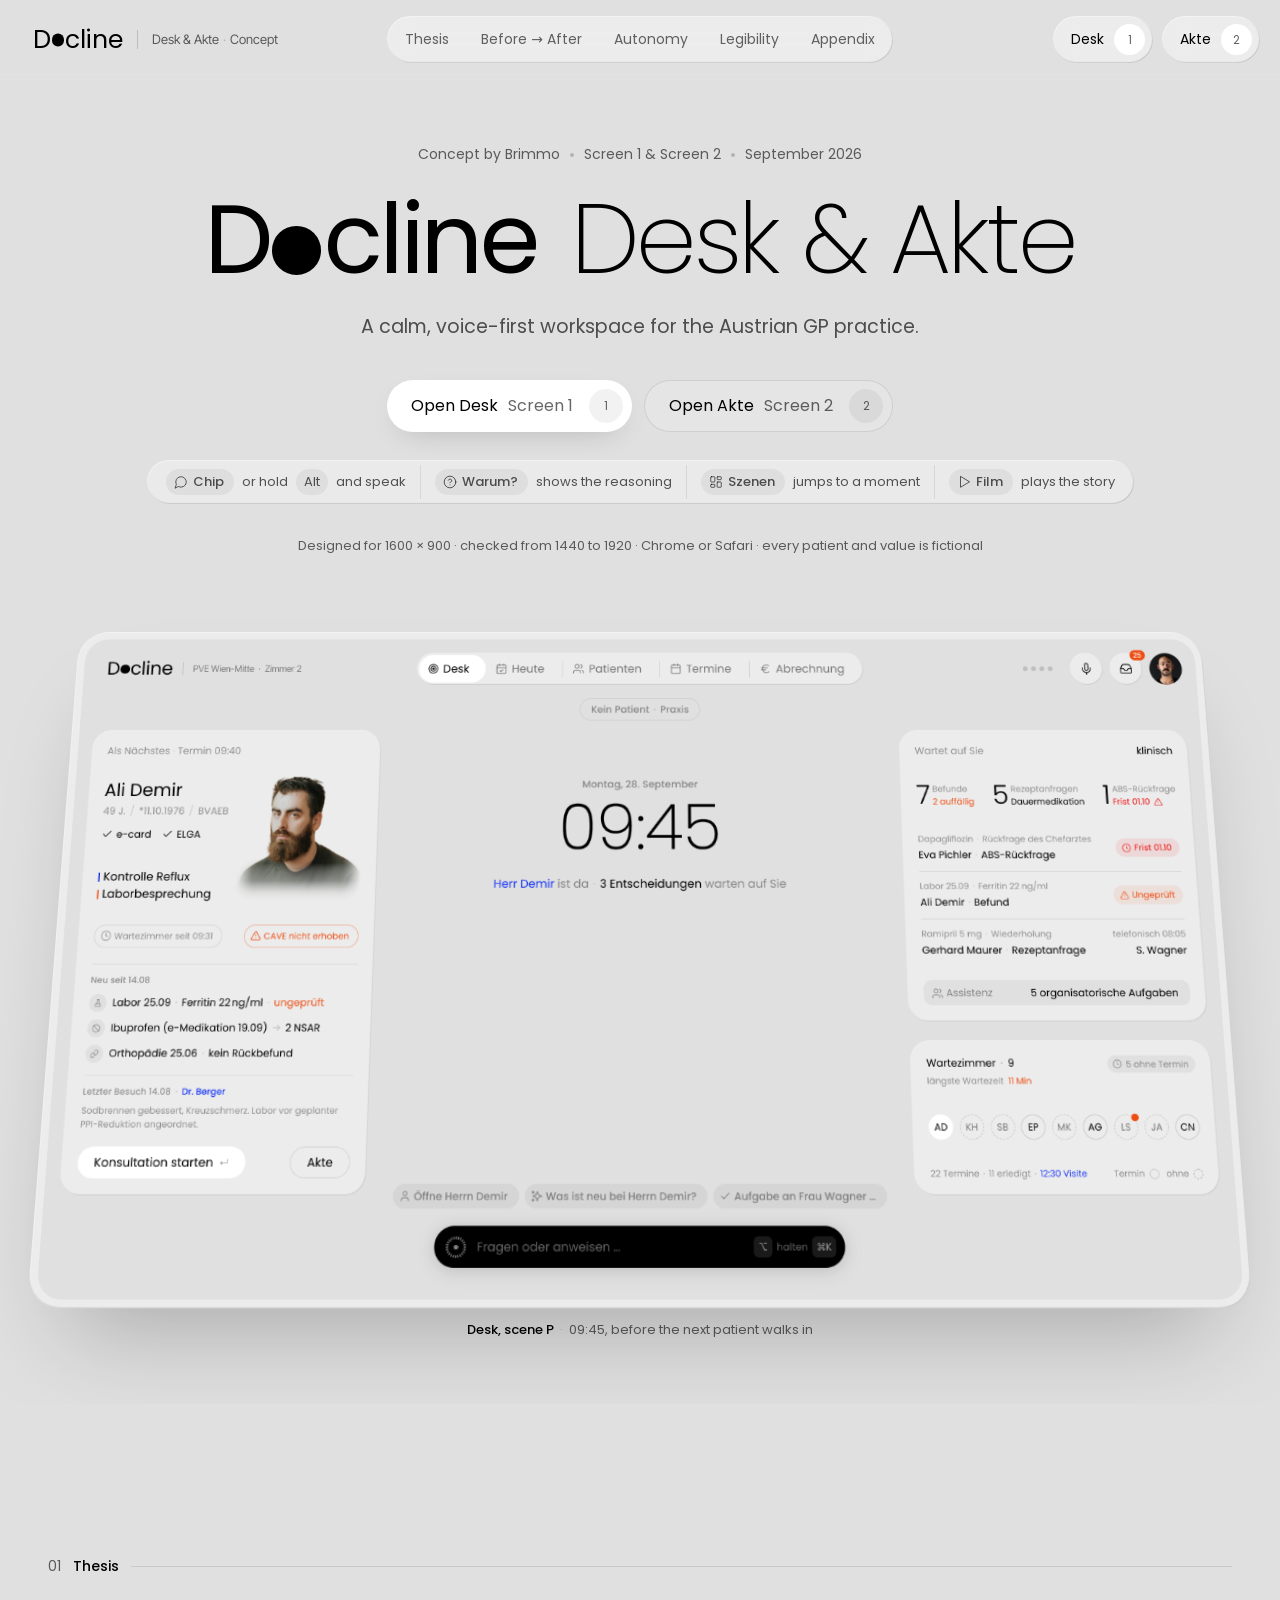
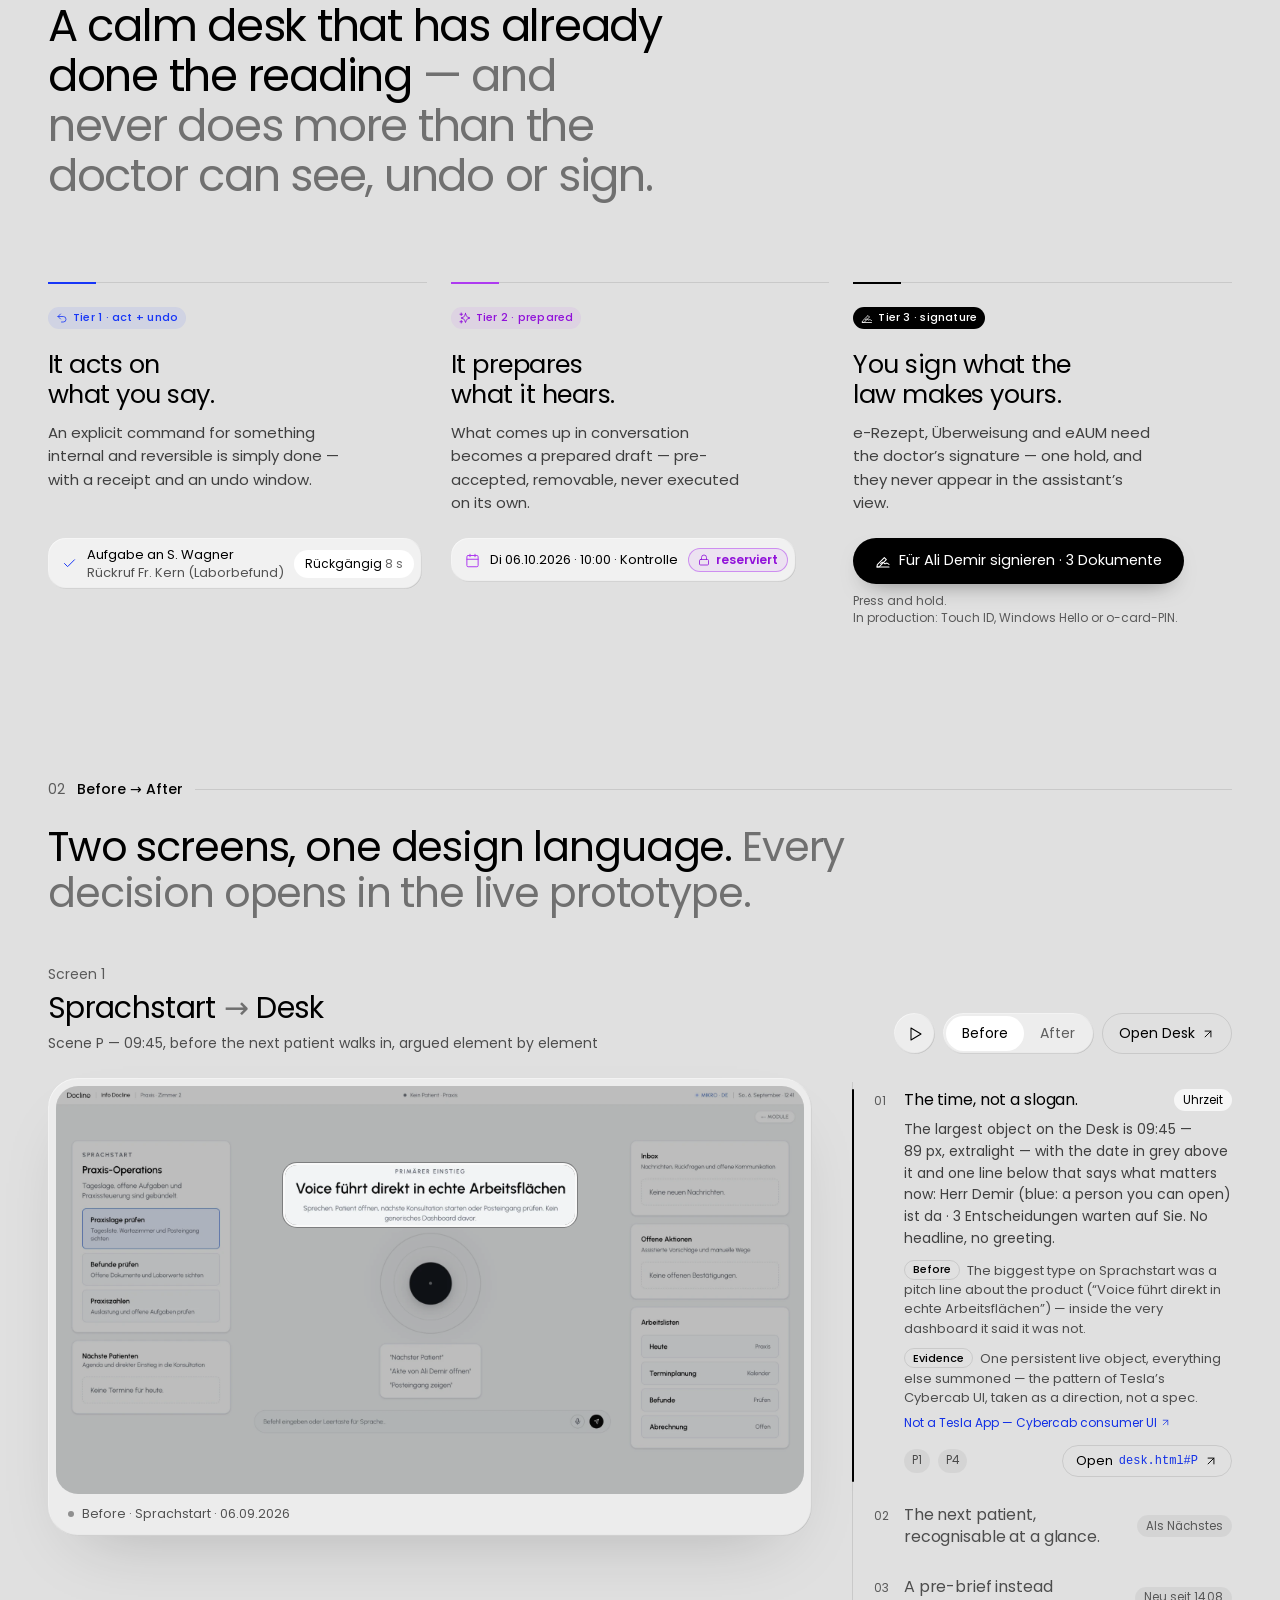
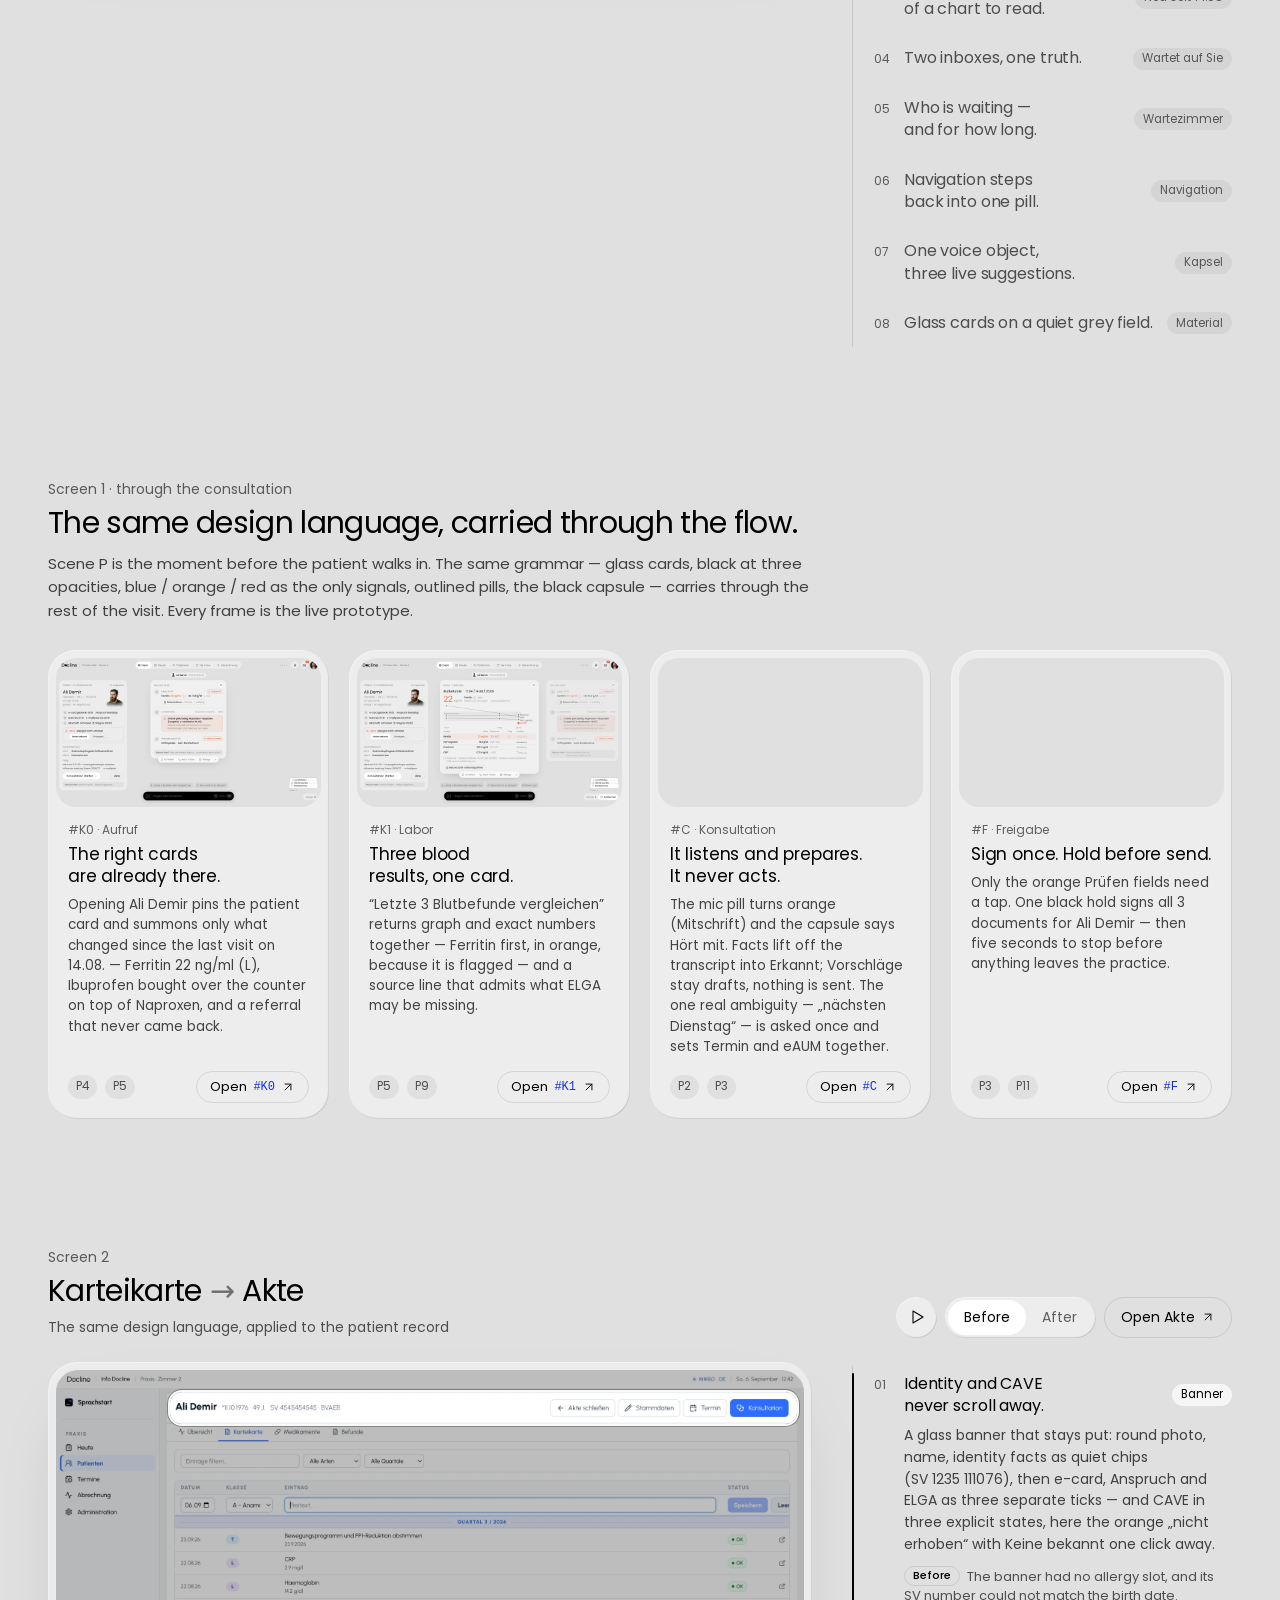
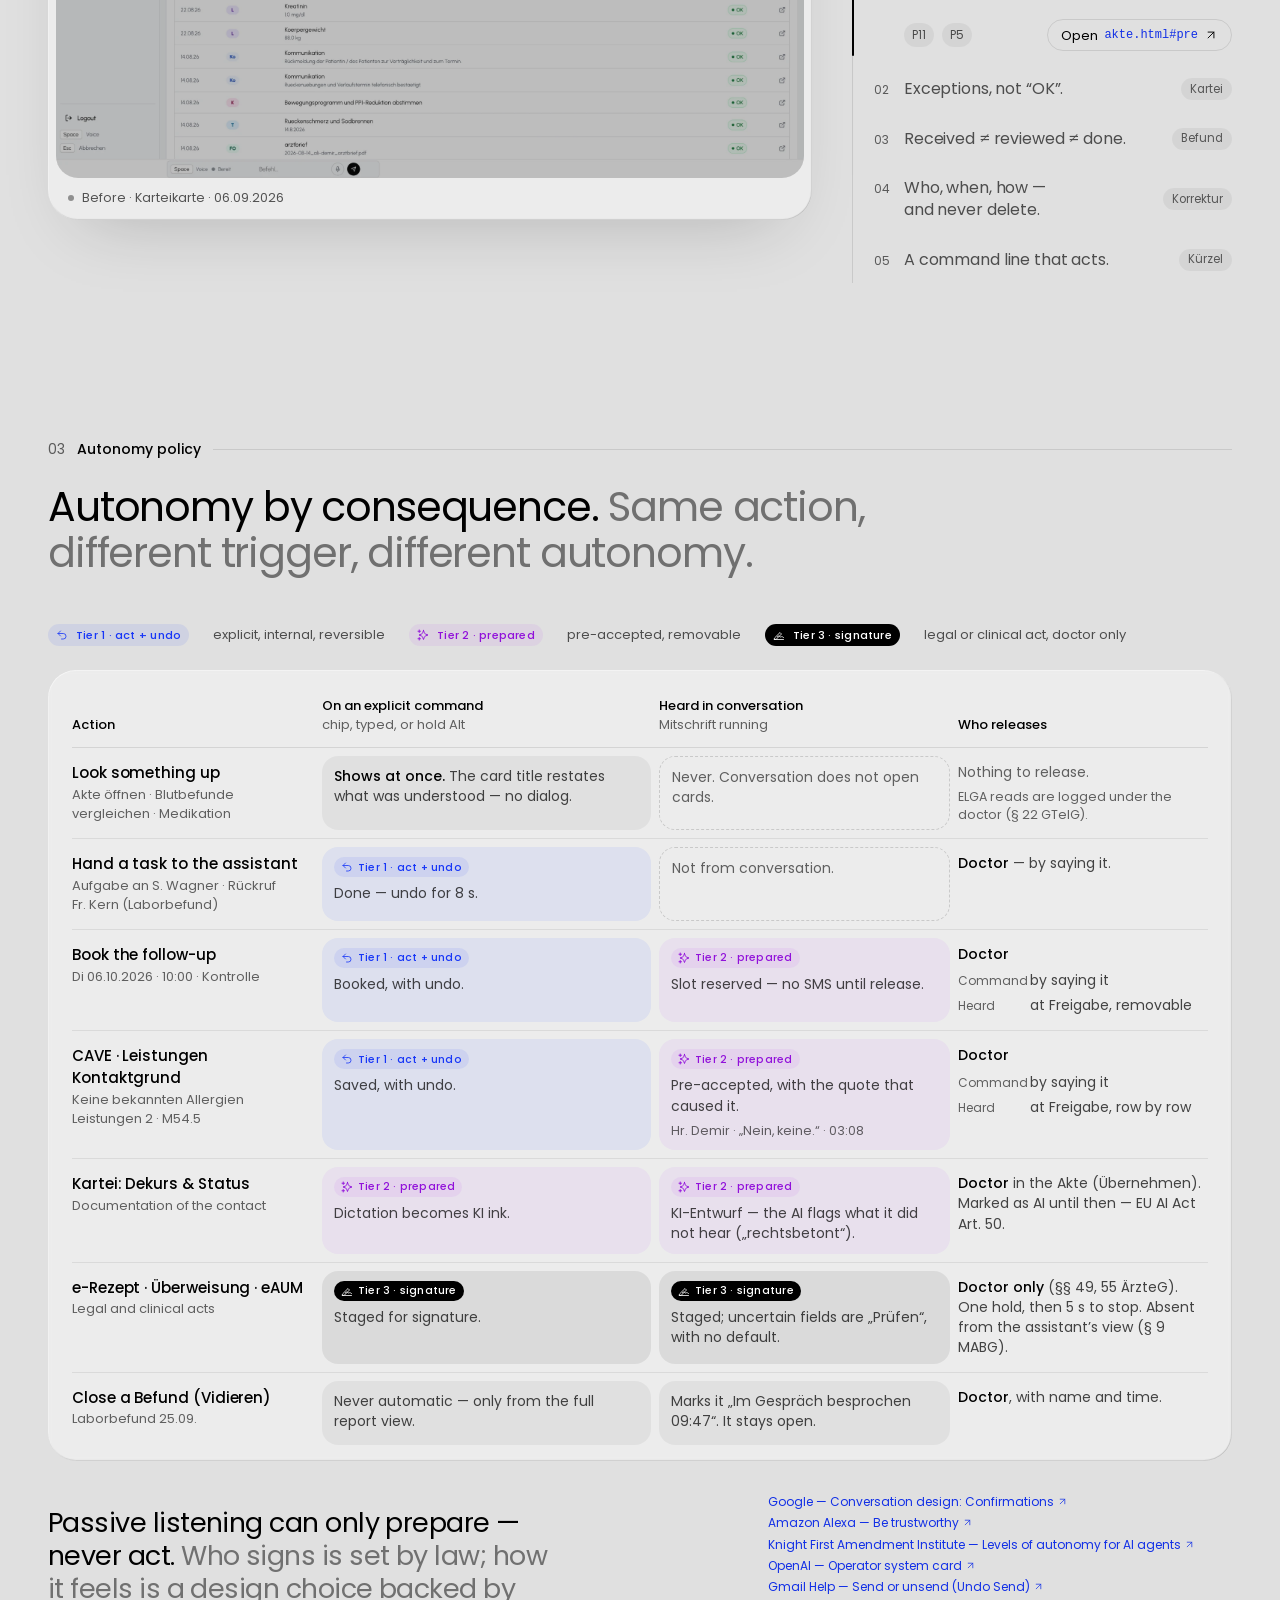
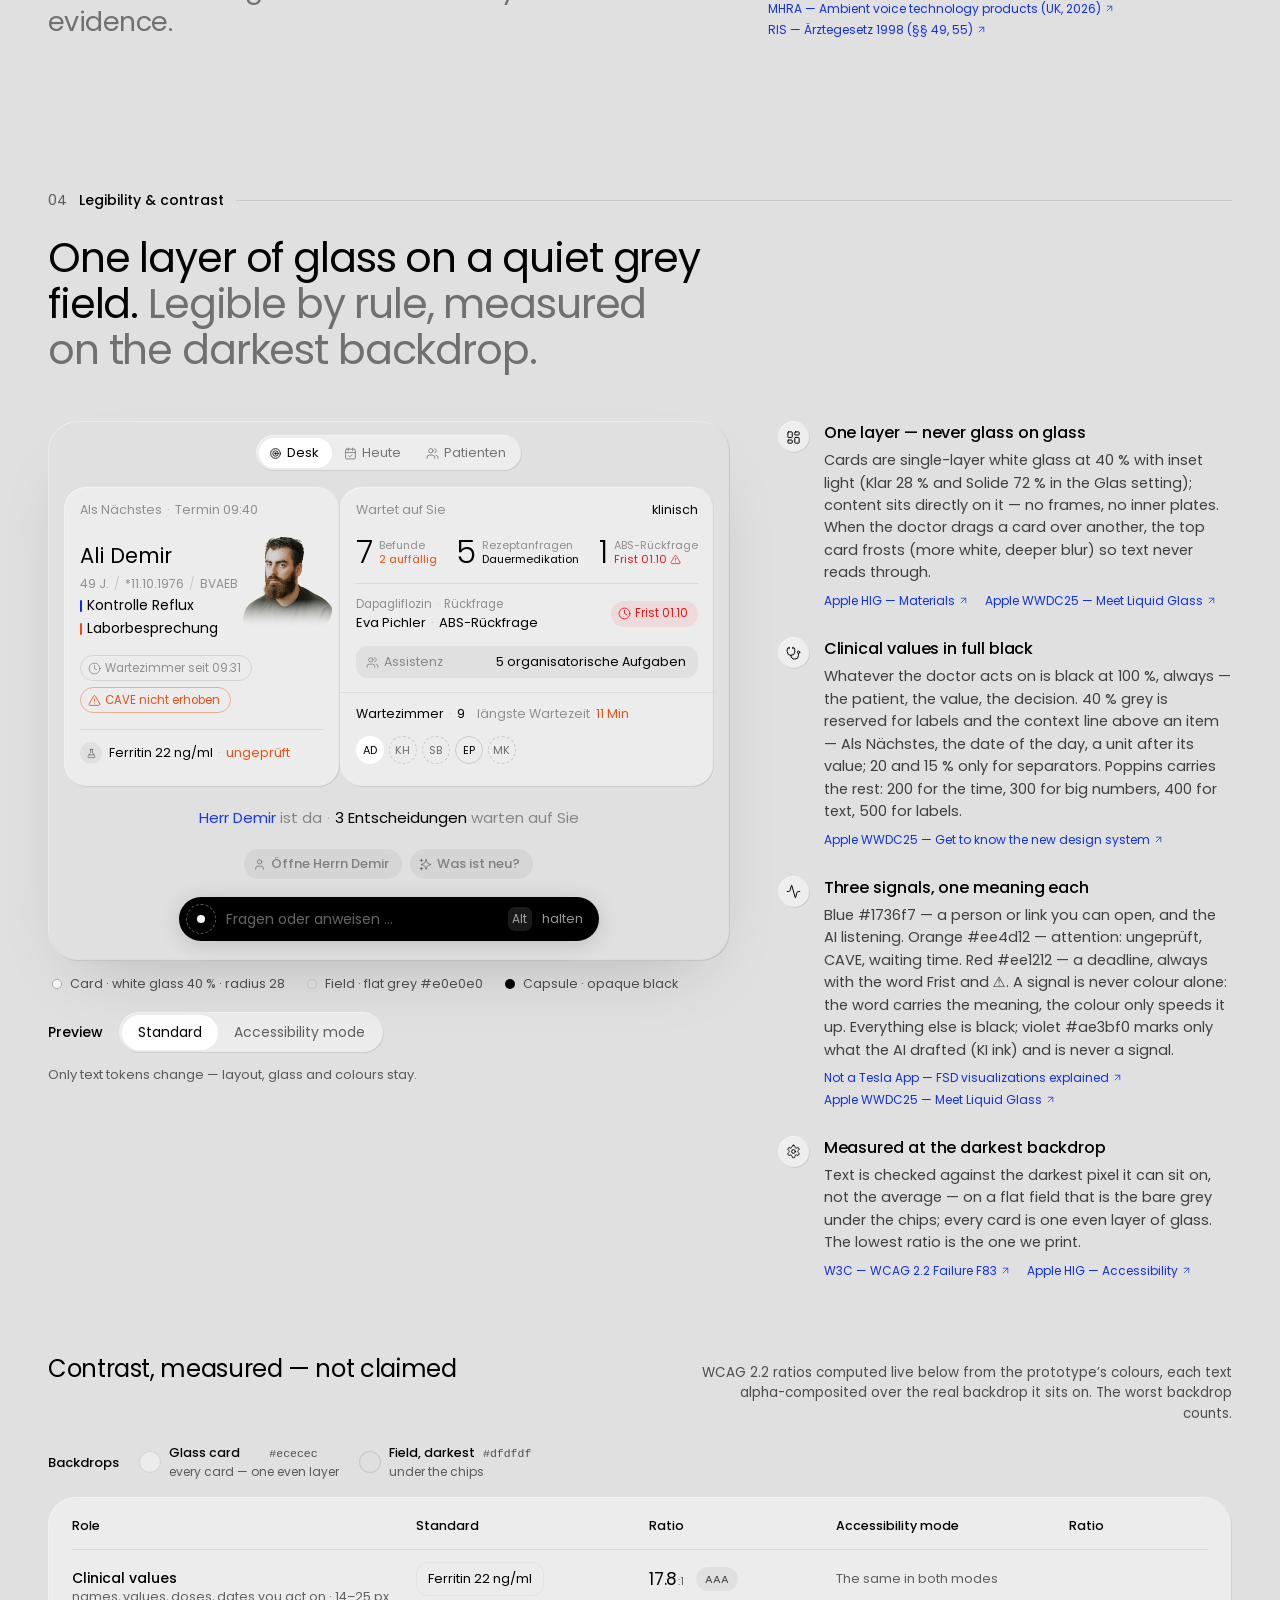
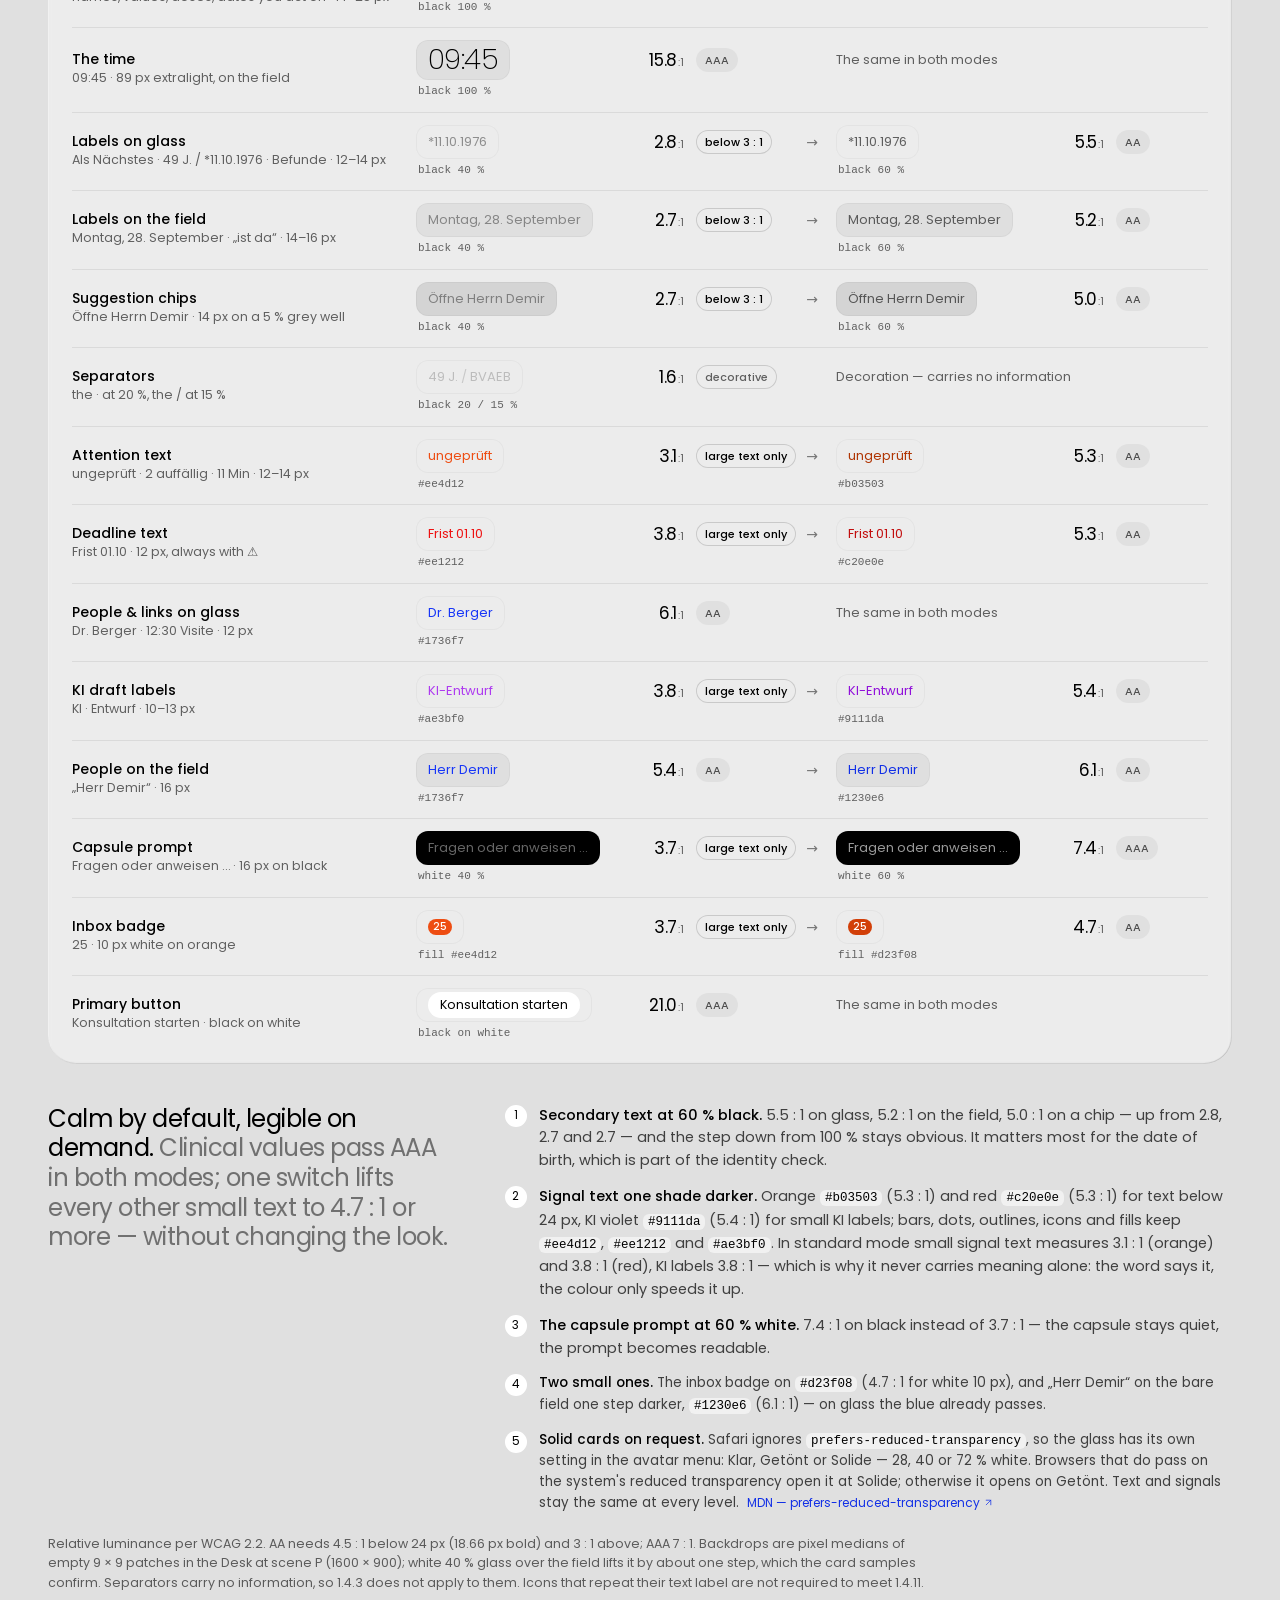
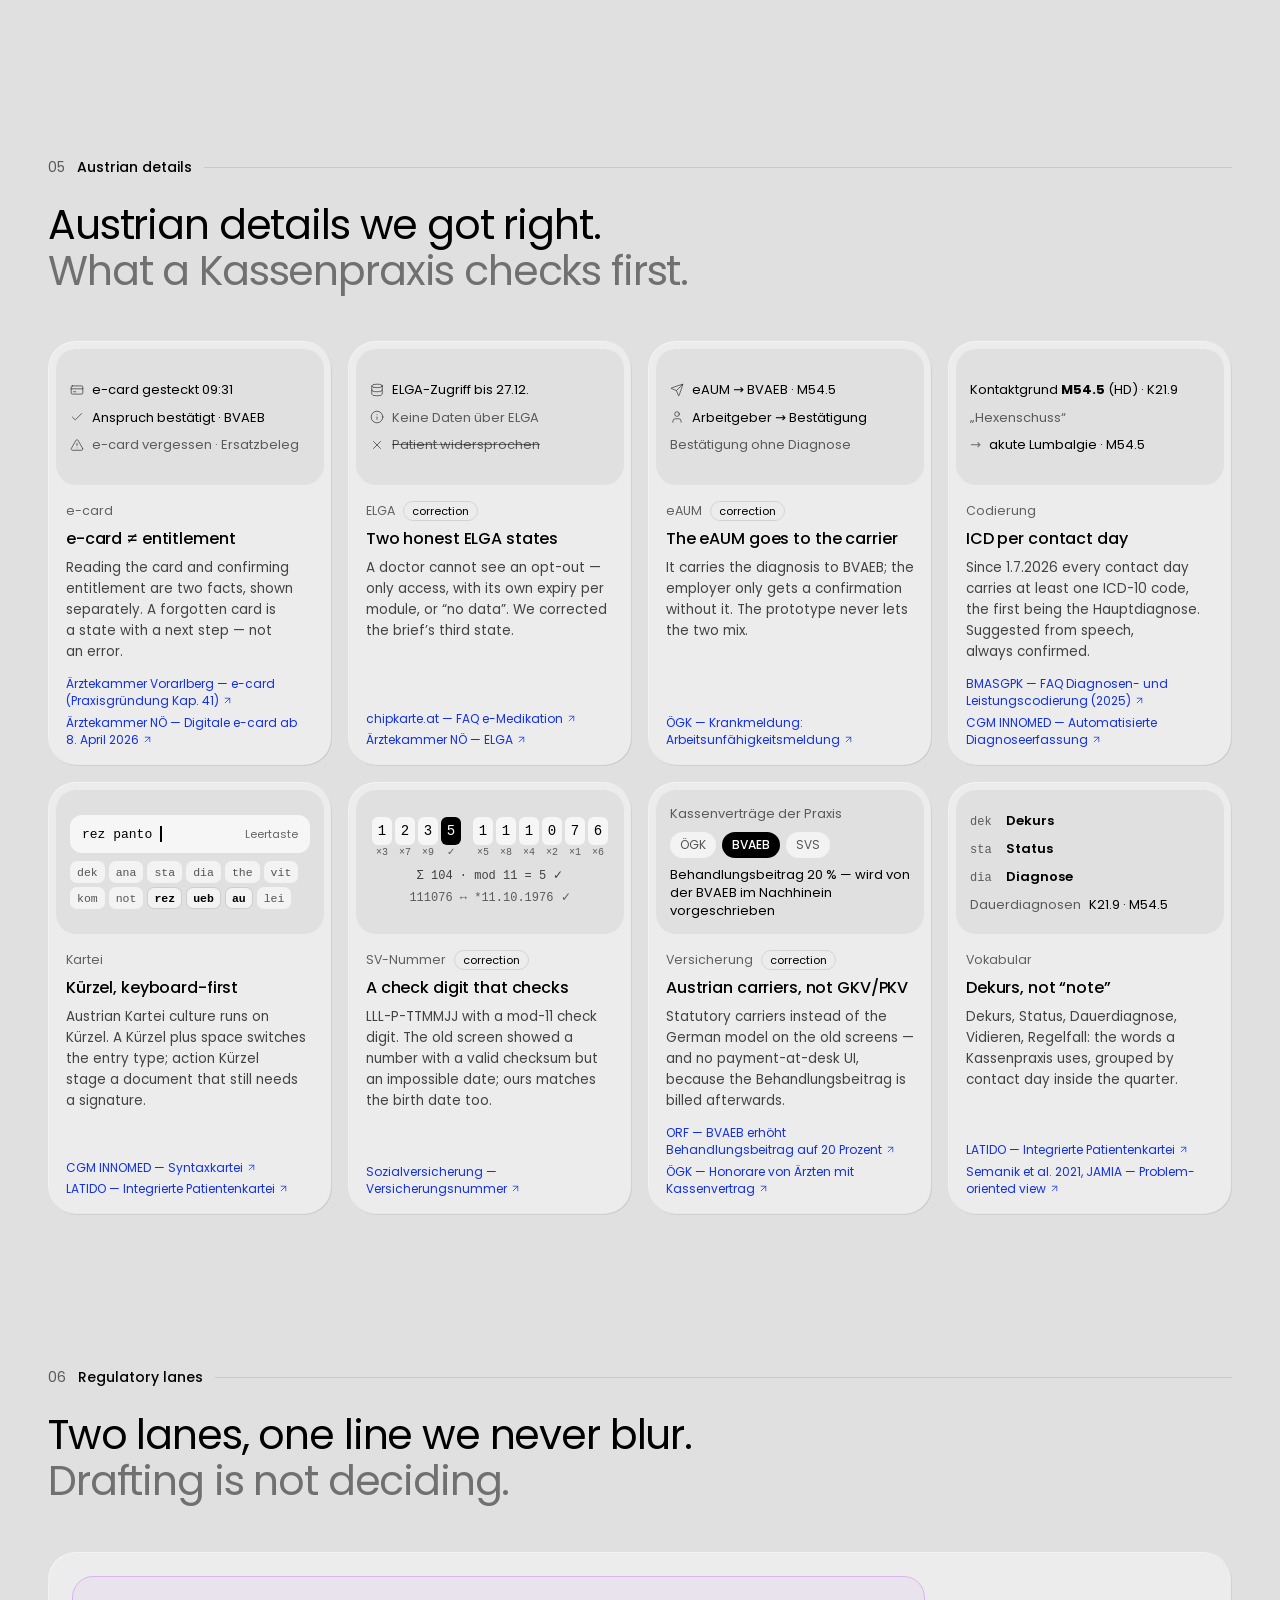
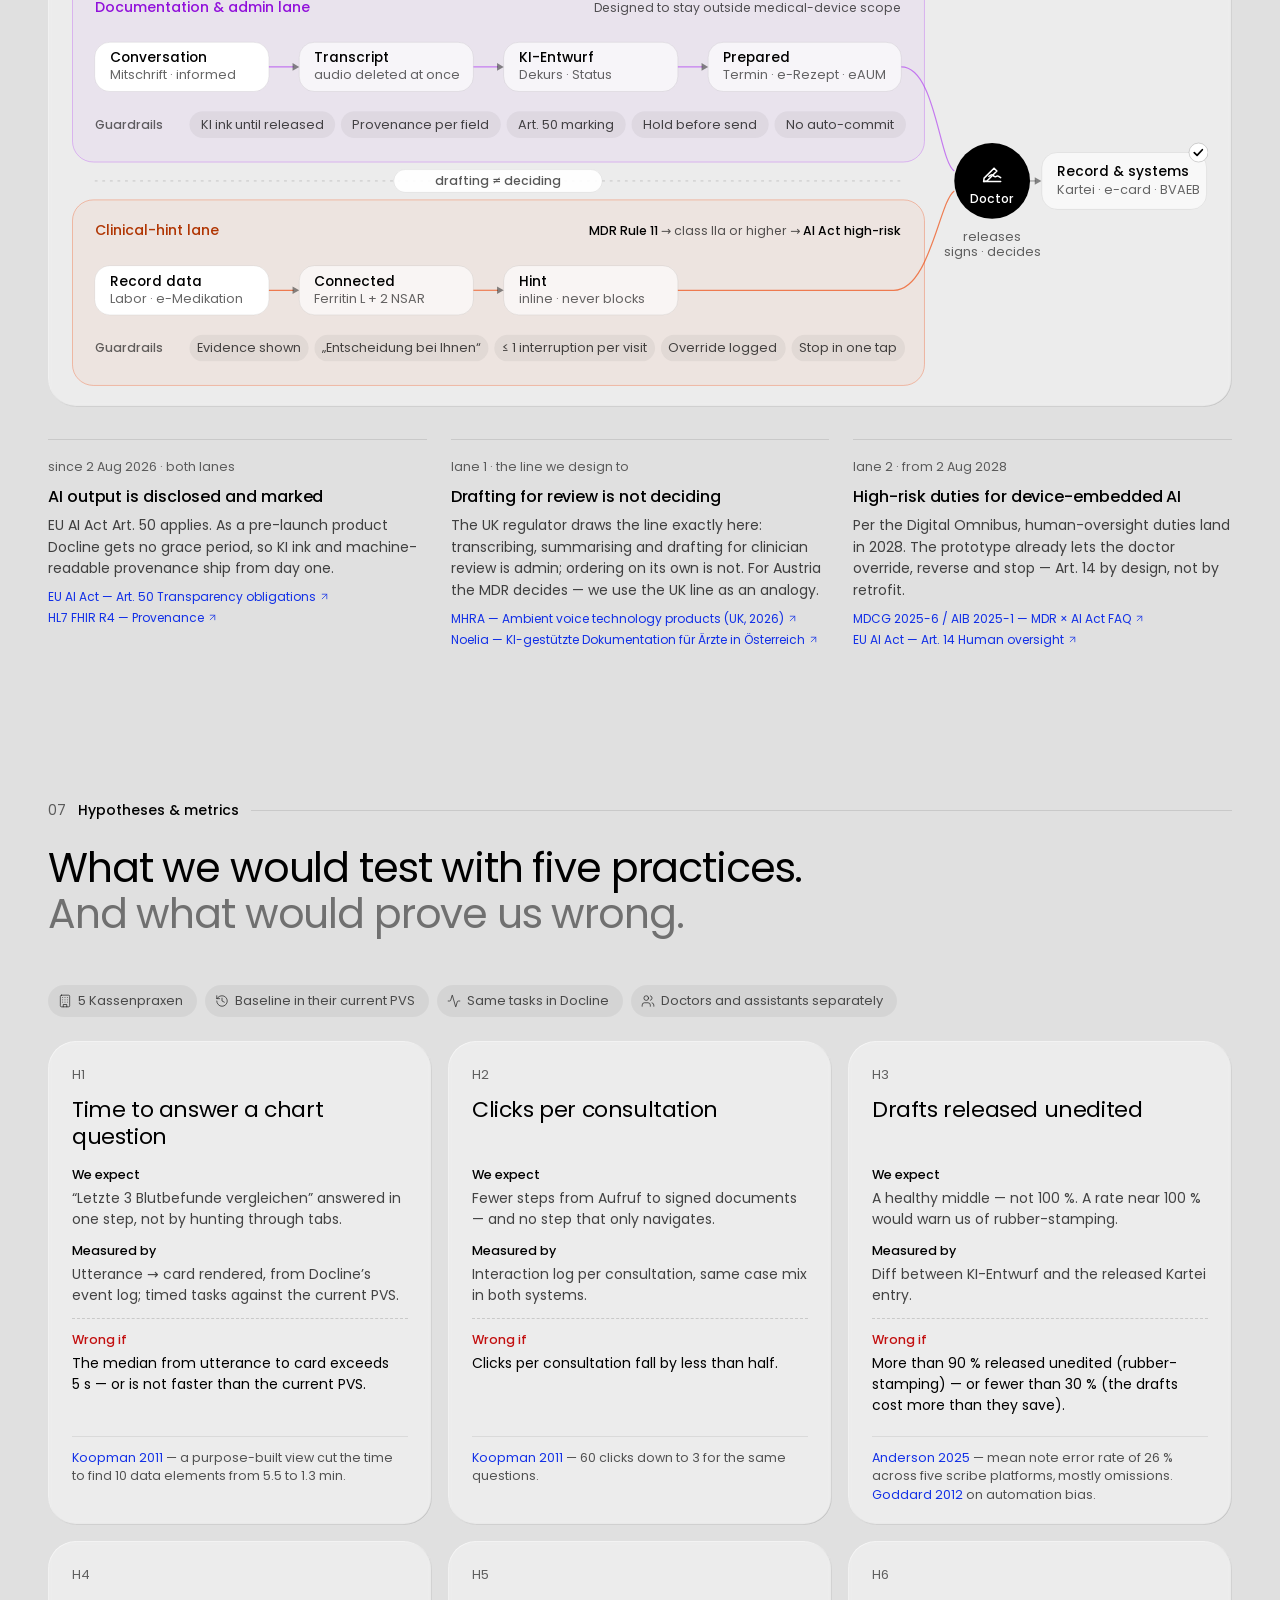
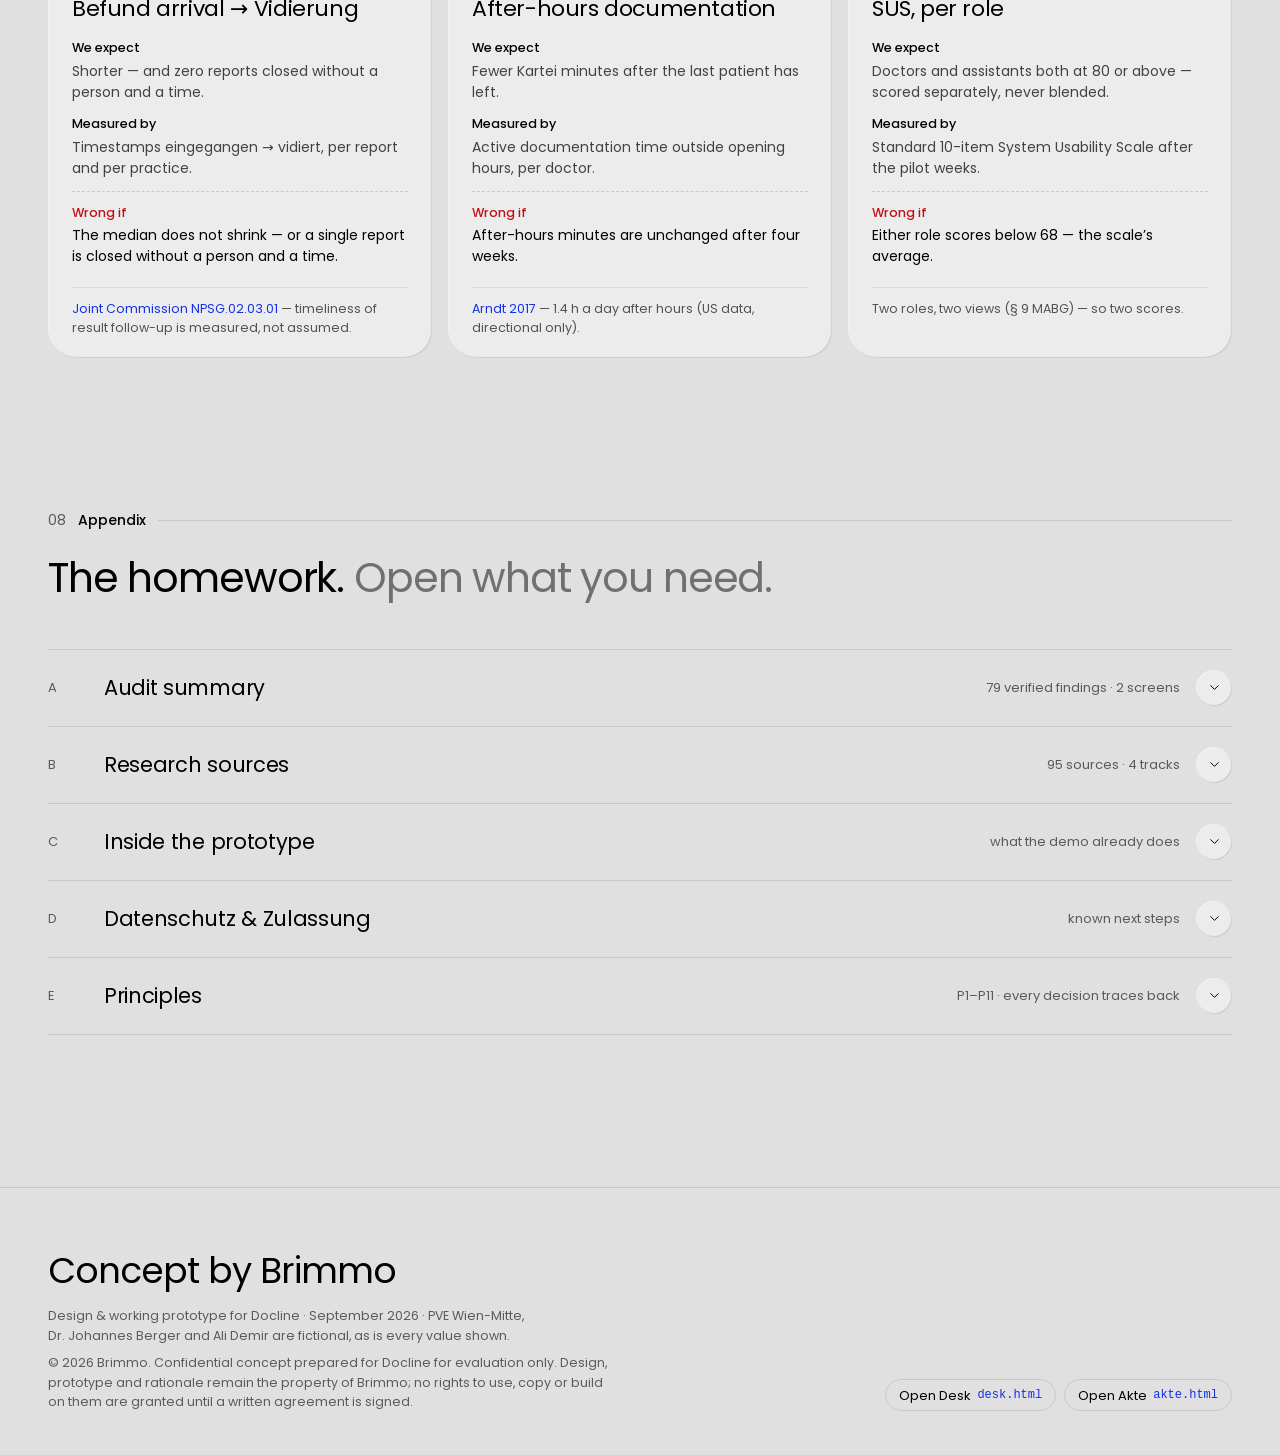
==== commit 6aa51d2a: "Docline — concept prototype by Brimmo Co-Authored-By: Claude Opus 5.5 <noreply@anthropic.com>" ====
--- a/v2/index.html
+++ b/v2/index.html
@@ -108,7 +108,7 @@
     <div class="wrap">
       <div class="sec-head">
         <div class="eyebrow-row rv"><span class="n">04</span>Legibility &amp; contrast<span class="rule"></span></div>
-        <h2 id="gl-h" class="h-sec rv" style="--i:1">One layer of glass on a pastel field. <span class="t3">Legible by rule, measured on the darkest backdrop.</span></h2>
+        <h2 id="gl-h" class="h-sec rv" style="--i:1">One layer of glass on a quiet grey field. <span class="t3">Legible by rule, measured on the darkest backdrop.</span></h2>
       </div>
       <div data-glass-sec></div>
     </div>
@@ -165,6 +165,7 @@
       <div>
         <p class="credit">Concept by Brimmo</p>
         <p class="fine" data-fine></p>
+        <p class="fine legal" data-legal></p>
       </div>
       <div class="foot-actions">
         <a class="lnk" data-link="desk.html" data-hash="">Open Desk <code>desk.html</code></a>
--- a/v2/assets/tokens.css
+++ b/v2/assets/tokens.css
@@ -1,5 +1,5 @@
 @import url('https://fonts.googleapis.com/css2?family=Poppins:wght@200;300;400;500;600&family=Inter+Tight:wght@400;500&display=swap');
-/* Docline — design tokens v3 (shared by desk.html, akte.html, index.html)
+/* Docline — design tokens (shared by desk.html, akte.html, index.html)
    One token system; the page runs in data-theme="day".
    RULES
    1. Glass for chrome, solid for content. Clinical text never sits on glass (content floor: 0.90 opacity).
@@ -43,9 +43,6 @@
   color-scheme: dark;
   --bg: #0e0f12;
   --bg-deep: #08090b;
-  --horizon: rgba(109, 139, 255, 0.16);         /* light pool behind the capsule; state-driven */
-  --horizon-listen: rgba(109, 139, 255, 0.30);
-  --topband: rgba(109, 139, 255, 0.07);
   --grain-opacity: 0.03;
 
   --text-1: #f2f4f8;
@@ -99,9 +96,6 @@
   color-scheme: light;
   --bg: #e9edf4;
   --bg-deep: #dde3ee;
-  --horizon: rgba(47, 91, 255, 0.16);
-  --horizon-listen: rgba(47, 91, 255, 0.28);
-  --topband: rgba(47, 91, 255, 0.05);
   --grain-opacity: 0.02;
 
   --text-1: #0d1117;
@@ -148,17 +142,9 @@
   --ok: #148a55;    --ok-soft: rgba(20, 138, 85, 0.10);
 }
 
-/* Glas setting — chrome only; content plates never change */
-[data-glass="clear"][data-theme="night"] { --glass: rgba(26, 29, 38, 0.36); --glass-strong: rgba(26, 29, 38, 0.55); --bezel: rgba(255,255,255,0.04); }
-[data-glass="clear"][data-theme="day"] { --glass: rgba(255, 255, 255, 0.24); --glass-strong: rgba(255, 255, 255, 0.46); --bezel: rgba(255,255,255,0.30); }
-[data-glass="solid"] { --glass: var(--surface-2); --glass-strong: var(--surface-2); --bezel: var(--surface-2); --glass-blur: 0px; }
-
-@media (prefers-reduced-transparency: reduce) {
-  :root, [data-theme] { --glass: var(--surface-2); --glass-strong: var(--surface-2); --bezel: var(--surface-2); --glass-blur: 0px; }
-}
 
 /* ═════════════ Docline design language — light (Brimmo) ═════════════
-   One light theme: pastel light field + white 40 % glass cards with inset highlights, Poppins, black text at 3 opacity levels.
+   One light theme: a flat neutral grey field + white 40 % glass cards with inset highlights, Poppins, black text at 3 opacity levels.
    Signals: blue #1736f7 = people/links you can open & AI perceiving · orange #ee4d12 = attention · red #ee1212 = deadline.
    Single light theme; Shell sets data-theme="day". */
 :root, [data-theme], [data-theme="day"] {
@@ -166,11 +152,8 @@
   --font-sans: 'Poppins', system-ui, -apple-system, 'Segoe UI', sans-serif;
   --font-display: 'Poppins', system-ui, -apple-system, sans-serif;
   --font-context: 'Inter Tight', 'Poppins', system-ui, sans-serif;
-  --bg: #dedfe4;
-  --bg-deep: #d3d8e6;
-  --horizon: rgba(23, 54, 247, 0.10);
-  --horizon-listen: rgba(23, 54, 247, 0.22);
-  --topband: transparent;
+  --bg: #e0e0e0;
+  --bg-deep: #e0e0e0;
   --grain-opacity: 0.015;
 
   --text-1: #000000;
@@ -179,7 +162,9 @@
   --text-sep: rgba(0, 0, 0, 0.20);        /* separators · */
   --text-inverse: #ffffff;
 
-  --glass-card: rgba(255, 255, 255, 0.40); /* #ffffff66 */
+  --glass-a: 0.40;                         /* Glas setting: Klar .28 · Getönt .40 · Solide .72 (see below) */
+  --glass-fill: rgba(255, 255, 255, 0.40); /* #ffffff66 — every glass card, pill and round control */
+  --glass-card: var(--glass-fill);
   --glass-card-strong: rgba(255, 255, 255, 0.62);
   --glass-inset: inset 0 1px 0 rgba(255,255,255,0.40), inset 1px 0 0 rgba(255,255,255,0.32), inset 0 -1px 1px rgba(0,0,0,0.13), inset -1px 0 1px rgba(0,0,0,0.11);
   --plate: rgba(255, 255, 255, 0.40);
@@ -187,7 +172,7 @@
   --surface-2: rgba(255, 255, 255, 0.92);
   --surface-sunken: rgba(0, 0, 0, 0.05);   /* #0000000d chips, icon wells, footers */
   --surface-hover: rgba(0, 0, 0, 0.07);
-  --glass: rgba(255, 255, 255, 0.40);
+  --glass: var(--glass-fill);
   --glass-strong: rgba(255, 255, 255, 0.62);
   --bezel: transparent;
   --glass-blur: 2px;
@@ -200,7 +185,7 @@
   --line-dashed: rgba(0, 0, 0, 0.15);
   --edge-highlight: var(--glass-inset);
   --shadow-card: var(--glass-inset);
-  --shadow-lift: var(--glass-inset), 0 24px 60px -24px rgba(20, 30, 70, 0.28);
+  --shadow-lift: var(--glass-inset), 0 24px 60px -24px rgba(0, 0, 0, 0.20);
   --shadow-chrome: var(--glass-inset);
 
   --primary-bg: #ffffff;
@@ -212,9 +197,10 @@
   --accent-soft: rgba(23, 54, 247, 0.08);
   --accent-contrast: #ffffff;
 
-  --ai: #6d35e6;
-  --ai-soft: rgba(109, 53, 230, 0.08);
-  --ai-line: rgba(109, 53, 230, 0.35);
+  --ai: #ae3bf0;                          /* KI drafts: rails, outlines, icons, fills */
+  --ai-text: #9111da;                     /* small violet text — same hue, 5.4 : 1 on glass, 4.8 : 1 on the field */
+  --ai-soft: rgba(174, 59, 240, 0.08);
+  --ai-line: rgba(174, 59, 240, 0.50);
 
   --warn: #ee4d12;  --warn-text: #d23f08;  --warn-soft: rgba(238, 77, 18, 0.08);  --warn-line: rgba(238, 78, 18, 0.40);
   --rec: #ee4d12;   --rec-soft: rgba(238, 77, 18, 0.10);
@@ -224,3 +210,10 @@
   --r-card: 28px; --r-plate: 22px; --r-pill: 99px;
   --topbar-h: 47px; --chrome-gap: 20px; --dock-w: 0px;
 }
+
+/* Glas setting (avatar menu → Klar / Getönt / Solide, html[data-glass]): only the white of the glass changes — text, layout and signals stay */
+html[data-glass="clear"] { --glass-a: 0.28; --glass-fill: rgba(255, 255, 255, 0.28); }
+html[data-glass="solid"] { --glass-a: 0.72; --glass-fill: rgba(255, 255, 255, 0.72); }
+@media (prefers-reduced-transparency: reduce) {
+  html:root, html[data-glass] { --glass-a: 0.72; --glass-fill: rgba(255, 255, 255, 0.72); }
+}
--- a/v2/assets/base.css
+++ b/v2/assets/base.css
@@ -1,4 +1,4 @@
-/* Docline — base primitives v3 (shared by all pages). Depends on tokens.css. */
+/* Docline — base primitives (shared by all pages). Depends on tokens.css. */
 
 *, *::before, *::after { box-sizing: border-box; }
 html, body { margin: 0; height: 100%; }
@@ -22,30 +22,13 @@
 .nowrap { white-space: nowrap; }
 .u-nbsp { white-space: nowrap; }
 
-/* ── Ambient: horizon light pool behind the capsule + faint top band + grain. No corner orbs. ── */
-.ambient {
-  position: fixed; inset: 0; z-index: 0; pointer-events: none; overflow: hidden;
-  background:
-    radial-gradient(70% 45% at 50% 108%, var(--horizon), transparent 62%),
-    linear-gradient(180deg, var(--topband), transparent 160px),
-    linear-gradient(180deg, var(--bg) 0%, var(--bg) 55%, var(--bg-deep) 100%);
-}
-[data-theme="day"] .ambient {
-  background:
-    radial-gradient(70% 45% at 50% 108%, var(--horizon), transparent 62%),
-    linear-gradient(180deg, #f5f7fb 0%, #e7ebf3 55%, #dde3ee 100%);
-}
-.ambient::before { /* state-driven intensity (listening) */
-  content: ''; position: absolute; inset: 0; opacity: 0; transition: opacity 260ms var(--ease-out);
-  background: radial-gradient(60% 40% at 50% 110%, var(--horizon-listen), transparent 60%);
-}
-body.is-listening .ambient::before { opacity: 1; }
+/* ── Ambient: the flat field + a faint grain. No light pools, no corner orbs. ── */
+.ambient { position: fixed; inset: 0; z-index: 0; pointer-events: none; overflow: hidden; background: var(--bg); }
 .ambient::after {
   content: ''; position: absolute; inset: -50%;
   background-image: url("data:image/svg+xml;utf8,<svg xmlns='http://www.w3.org/2000/svg' width='160' height='160'><filter id='n'><feTurbulence type='fractalNoise' baseFrequency='.85' numOctaves='3' stitchTiles='stitch'/></filter><rect width='100%' height='100%' filter='url(%23n)'/></svg>");
   opacity: var(--grain-opacity); mix-blend-mode: overlay;
 }
-[data-glass="solid"] .ambient { background: var(--bg); }
 
 /* ── Chrome glass (control layer only) ── */
 .glass {
@@ -111,7 +94,7 @@
 .chip-warn { color: var(--warn-text); background: var(--warn-soft); border-color: color-mix(in srgb, var(--warn) 40%, transparent); }
 .chip-danger { color: var(--danger-text); background: var(--danger-soft); border-color: transparent; }
 .chip-ok { color: var(--ok); background: var(--ok-soft); border-color: transparent; }
-.chip-ai { color: var(--ai); background: var(--ai-soft); border-color: var(--ai-line); }
+.chip-ai { color: var(--ai-text, var(--ai)); background: var(--ai-soft); border-color: var(--ai-line); }
 .chip-accent { color: var(--accent); background: var(--accent-soft); border-color: transparent; }
 .chip-rec { color: var(--rec); background: var(--rec-soft); border-color: transparent; }
 
@@ -128,10 +111,10 @@
 
 /* ═════════════ Material: single-layer white 40 % glass, radius 28, inset highlights ═════════════ */
 body { font-family: var(--font-sans); background: var(--bg); }
-.card { padding: 0; border-radius: var(--r-card); background: var(--glass-card); -webkit-backdrop-filter: blur(2px); backdrop-filter: blur(2px); box-shadow: var(--glass-inset); }
+.card { padding: 0; border-radius: var(--r-card); background: var(--glass-fill, rgba(255, 255, 255, 0.40)); -webkit-backdrop-filter: blur(2px); backdrop-filter: blur(2px); box-shadow: var(--glass-inset); }
 .card::before { display: none; }
 .card > .plate { background: transparent; border: 0; border-radius: inherit; }
-.surface { background: var(--glass-card); border: 0; box-shadow: var(--glass-inset); border-radius: var(--r-card); }
+.surface { background: var(--glass-fill, rgba(255, 255, 255, 0.40)); border: 0; box-shadow: var(--glass-inset); border-radius: var(--r-card); }
 .btn { font-weight: 400; border-radius: 33px; letter-spacing: 0; }
 .btn-lg { height: 41px; padding: 0 22px; font-size: 16px; }
 .btn-primary { background: #fff; color: #000; box-shadow: none; }
--- a/v2/assets/ui.css
+++ b/v2/assets/ui.css
@@ -1,4 +1,4 @@
-/* Docline UI v3 — shared clinical components (see ui.js). Greyscale by default; colour only as signal. */
+/* Docline UI — shared clinical components (see ui.js). Greyscale by default; colour only as signal. */
 
 .ui-av { width: var(--s); height: var(--s); border-radius: 50%; display: inline-grid; place-items: center; flex: none; font-size: calc(var(--s) * .38); font-weight: 650; color: var(--text-1); background: var(--surface-2); border: 1px solid var(--line-strong); }
 
@@ -19,7 +19,7 @@
 .ui-state .d { font-weight: 450; color: var(--text-3); }
 .ui-state.warn { color: var(--warn-text); background: var(--warn-soft); border-color: color-mix(in srgb, var(--warn) 40%, transparent); }
 .ui-state.warn .d { color: inherit; opacity: .8; }
-.ui-state.ai { color: var(--ai); background: var(--ai-soft); border-color: var(--ai-line); }
+.ui-state.ai { color: var(--ai-text, var(--ai)); background: var(--ai-soft); border-color: var(--ai-line); }
 .ui-state.ok { color: var(--ok); background: var(--ok-soft); border-color: transparent; }
 .ui-state.accent { color: var(--accent); background: var(--accent-soft); border-color: transparent; }
 
@@ -27,7 +27,7 @@
 .ui-tier { display: inline-flex; align-items: center; gap: 5px; height: 22px; padding: 0 8px; border-radius: 7px; font-size: 11px; font-weight: 700; letter-spacing: .02em; white-space: nowrap; }
 .ui-tier .ico { width: 12px; height: 12px; }
 .ui-tier.t1 { color: var(--accent); background: var(--accent-soft); }
-.ui-tier.t2 { color: var(--ai); background: var(--ai-soft); }
+.ui-tier.t2 { color: var(--ai-text, var(--ai)); background: var(--ai-soft); }
 .ui-tier.t3 { color: var(--text-inverse); background: var(--text-1); }
 
 /* field provenance */
@@ -46,7 +46,7 @@
 .ui-ink { position: relative; display: flex; gap: 10px; padding-left: 12px; }
 .ui-ink::before { content: ''; position: absolute; left: 0; top: 2px; bottom: 2px; width: 2px; border-radius: 2px; background: repeating-linear-gradient(180deg, var(--ai) 0 3px, transparent 3px 7px); transition: background 240ms ease, opacity 400ms ease 240ms; }
 .ui-ink .t { font-style: italic; color: color-mix(in srgb, var(--text-1) 90%, transparent); }
-.ui-ki { flex: none; height: 16px; padding: 0 5px; border-radius: 4px; font-size: 9.5px; font-weight: 800; letter-spacing: .06em; color: var(--ai); background: var(--ai-soft); display: inline-grid; place-items: center; margin-top: 2px; }
+.ui-ki { flex: none; height: 16px; padding: 0 5px; border-radius: 4px; font-size: 9.5px; font-weight: 800; letter-spacing: .06em; color: var(--ai-text, var(--ai)); background: var(--ai-soft); display: inline-grid; place-items: center; margin-top: 2px; }
 .ui-ink.dry::before { background: var(--ai); opacity: 0; }
 .ui-ink.dry .t { font-style: normal; color: var(--text-1); }
 .ui-ink.dry .ui-ki { opacity: 0; width: 0; padding: 0; margin: 0; overflow: hidden; transition: all 240ms ease; }
--- a/v2/hub.css
+++ b/v2/hub.css
@@ -1,7 +1,7 @@
 /* Docline — rationale hub (index.html, English). Depends on tokens.css → base.css → ui.css.
    The product's design language, applied to an editorial page: Poppins · black at 100 / 66 / 60 / 50 % (the hub's own small text never
    goes below 60 % — it reads at the accessibility-mode level it describes in section 04) · single-layer white 40 % glass (radius 28, four
-   inset hairlines) on the pastel field · blue = links you can open · orange = attention · red = deadline · white pill = primary.
+   inset hairlines) on the flat grey field · blue = links you can open · orange = attention · red = deadline · white pill = primary.
    4-pt rhythm, calm space, few restrained reveals. */
 
 body.hub {
@@ -11,24 +11,19 @@
   --k20: rgba(0, 0, 0, 0.20); --k15: rgba(0, 0, 0, 0.15); --k10: rgba(0, 0, 0, 0.10); --k08: rgba(0, 0, 0, 0.08); --k05: rgba(0, 0, 0, 0.05);
   --blue: #1736f7; --blue-t: #1230e6; --orange: #ee4d12; --orange-t: #b03503; --red: #ee1212; --red-t: #c20e0e;
   --inset: inset 0 1px 0 rgba(255, 255, 255, 0.40), inset 1px 0 0 rgba(255, 255, 255, 0.32), inset 0 -1px 1px rgba(0, 0, 0, 0.13), inset -1px 0 1px rgba(0, 0, 0, 0.11);
-  --lift: 0 30px 70px -34px rgba(20, 30, 70, 0.34);
+  --lift: 0 30px 70px -34px rgba(0, 0, 0, 0.22);
+  --violet: #ae3bf0; --violet-t: #9111da;   /* KI drafts · small violet text */
   /* shared text tokens used by ui.css components — at the accessibility-mode levels on this page */
   --text-2: rgba(0, 0, 0, 0.66); --text-3: rgba(0, 0, 0, 0.60);
-  /* the product's pastel field — one definition, painted by .hb-bg and by the header scrim */
-  --field:
-    radial-gradient(46% 42% at 4% 2%, rgba(226, 225, 216, 0.95), rgba(226, 225, 216, 0) 70%),
-    radial-gradient(56% 62% at 92% 100%, rgba(214, 226, 222, 0.95), rgba(214, 226, 222, 0) 72%),
-    radial-gradient(48% 52% at 10% 100%, rgba(184, 197, 224, 0.90), rgba(184, 197, 224, 0) 72%),
-    radial-gradient(34% 44% at 100% 4%, rgba(200, 207, 224, 0.95), rgba(200, 207, 224, 0) 70%),
-    radial-gradient(42% 40% at 38% 62%, rgba(192, 203, 225, 0.70), rgba(192, 203, 225, 0) 72%),
-    linear-gradient(180deg, #d8dadf 0%, #cdd2dd 55%, #c7cedd 100%);
+  /* the product's field — one flat neutral grey, painted by .hb-bg and by the header scrim */
+  --field: #e0e0e0;
 }
 @media (max-width: 1100px) { body.hub { --gut: 32px; --sec-gap: 136px; } }
 @media (max-width: 720px) { body.hub { --gut: 16px; --sec-gap: 104px; } }
 
-html { scroll-behavior: smooth; scroll-padding-top: 92px; }
+html { scroll-behavior: smooth; scroll-padding-top: 92px; background: #e0e0e0; }
 html, body { height: auto; min-height: 100%; }
-body.hub { background: #cfd3dc; color: #000; overflow-x: hidden; font-family: 'Poppins', system-ui, sans-serif; }
+body.hub { background: #e0e0e0; color: #000; overflow-x: hidden; font-family: 'Poppins', system-ui, sans-serif; }
 @media (prefers-reduced-motion: reduce) { html { scroll-behavior: auto; } }
 
 /* ── the field: fixed, so the page scrolls over one calm light ── */
@@ -109,7 +104,7 @@
 .btn-xl { height: 52px; padding: 0 9px 0 24px; gap: 10px; font-size: 16px; font-weight: 400; border-radius: 33px; }
 .btn-xl .t { color: var(--k60); }
 .btn-xl .kb { display: inline-grid; place-items: center; width: 34px; height: 34px; margin-left: 6px; border-radius: 50%; font-size: 12px; color: var(--k60); background: var(--k05); }
-.btn-primary.btn-xl { background: #fff; box-shadow: 0 10px 30px -14px rgba(20, 30, 70, 0.35); }
+.btn-primary.btn-xl { background: #fff; box-shadow: 0 10px 30px -14px rgba(0, 0, 0, 0.24); }
 .btn-secondary.btn-xl { background: rgba(255, 255, 255, 0.18); border: 1px solid var(--k10); }
 .btn-secondary.btn-xl:hover { background: rgba(255, 255, 255, 0.45); }
 .lnk { display: inline-flex; align-items: center; gap: 6px; height: 32px; padding: 0 13px; border-radius: 99px; font-size: 13px; font-weight: 400; color: #000; text-decoration: none;
@@ -145,8 +140,8 @@
 .cv-stage { --air: 120px; --floor: 64px; position: relative; isolation: isolate; box-sizing: border-box; width: min(calc(1180px + 2 * var(--gut)), 100%); margin: calc(clamp(52px, 7vh, 76px) - var(--air)) auto 0; padding: var(--air) var(--gut) var(--floor);
   perspective: 1800px; perspective-origin: 50% var(--air); }
 .cv-frame { transform-origin: 50% 0%; transform: rotateX(var(--tilt, 14deg)) scale(var(--sc, 0.95)); will-change: transform;
-  padding: 8px; border-radius: 32px; background: rgba(255, 255, 255, 0.40); box-shadow: var(--inset), 0 50px 90px -40px rgba(20, 30, 70, 0.45); }
-.cv-frame > .plate { position: relative; aspect-ratio: 16 / 9; border-radius: 24px; overflow: hidden; background: #d3d8e3; }
+  padding: 8px; border-radius: 32px; background: rgba(255, 255, 255, 0.40); box-shadow: var(--inset), 0 50px 90px -40px rgba(0, 0, 0, 0.28); }
+.cv-frame > .plate { position: relative; aspect-ratio: 16 / 9; border-radius: 24px; overflow: hidden; background: #e0e0e0; }
 .cv-frame img { display: block; width: 100%; height: 100%; object-fit: cover; }
 .cv-cap { margin: 18px 0 0; font-size: 13px; color: var(--k60); }
 .cv-cap b { color: #000; font-weight: 500; }
@@ -190,7 +185,7 @@
 .rcpt .act { flex: none; height: 28px; padding: 0 11px; border-radius: 99px; display: inline-flex; align-items: center; font-size: 12px; background: #fff; }
 .rcpt.t1 > svg { color: var(--blue); }
 .rcpt.t2 > svg { color: var(--ai); }
-.rcpt.t2 .ui-state { color: var(--ai); background: var(--ai-soft); border-color: var(--ai-line); }
+.rcpt.t2 .ui-state { color: var(--ai-text); background: var(--ai-soft); border-color: var(--ai-line); }
 /* seal-and-send, as on the Desk: a black pill (the capsule's material) that fills white from the left while held */
 .verb .hold { height: 46px; padding: 0 22px; font-size: 14.5px; font-weight: 400; color: #fff; background: #000; box-shadow: 0 10px 24px -14px rgba(0, 0, 0, 0.6); }
 /* the ring follows the pill (border-radius), not the square box — a square ring clipped round leaves black crescents at both ends */
@@ -213,16 +208,16 @@
 .ba-grid { display: grid; grid-template-columns: minmax(0, 1fr) 380px; gap: 40px; align-items: start; }
 /* the frame: a glass tray holding the screen; it stays in view while the decisions scroll */
 .ba-frame { position: sticky; top: 92px; padding: 8px; border-radius: 30px; background: rgba(255, 255, 255, 0.40); box-shadow: var(--inset), var(--lift); }
-.ba-frame > .plate { position: relative; aspect-ratio: 2000 / 1092; border-radius: 22px; overflow: hidden; background: #d3d8e3; }
+.ba-frame > .plate { position: relative; aspect-ratio: 2000 / 1092; border-radius: 22px; overflow: hidden; background: #e0e0e0; }
 .ba-img { position: absolute; inset: 0; width: 100%; height: 100%; object-fit: cover; object-position: top left; transition: opacity 360ms var(--ease-out); }
 /* the after-frame is a camera: it lands on the whole screen, then pushes in on the answer (transform set by hub.js) */
 .ba-img.after { opacity: 0; transform-origin: 0 0; will-change: transform; transition: opacity 360ms var(--ease-out), transform 1100ms var(--ease-drawer) 160ms; }
 .ba-aspot { position: absolute; z-index: 1; border-radius: 16px; pointer-events: none; opacity: 0; transition: opacity 160ms ease;
-  box-shadow: 0 0 0 1.5px rgba(255, 255, 255, 0.95), 0 0 0 2.5px rgba(0, 0, 0, 0.18), 0 0 0 100vmax rgba(28, 32, 52, 0.30); }
+  box-shadow: 0 0 0 1.5px rgba(255, 255, 255, 0.95), 0 0 0 2.5px rgba(0, 0, 0, 0.18), 0 0 0 100vmax rgba(0, 0, 0, 0.16); }
 .ba-frame[data-mode="after"] .ba-aspot.on { opacity: 1; transition: opacity 420ms ease 1200ms; }
 .ba-zoom { position: absolute; z-index: 2; display: inline-flex; align-items: center; gap: 7px; height: 30px; padding: 0 13px; border-radius: 99px;
   font-size: 12px; font-weight: 500; color: #000; background: rgba(255, 255, 255, 0.88); -webkit-backdrop-filter: blur(12px); backdrop-filter: blur(12px);
-  box-shadow: var(--inset), 0 8px 20px -10px rgba(20, 30, 70, 0.35); }
+  box-shadow: var(--inset), 0 8px 20px -10px rgba(0, 0, 0, 0.24); }
 .ba-zoom { top: 14px; right: 14px; padding: 0 13px 0 11px; opacity: 0; visibility: hidden; pointer-events: none; transition: opacity 240ms ease, visibility 0s linear 240ms, background-color var(--t-fast) ease; }
 .ba-zoom svg { width: 13px; height: 13px; }
 .ba-zoom:hover { background: #fff; }
@@ -234,7 +229,7 @@
 .ba-frame[data-mode="after"] .ba-ph { opacity: 1; pointer-events: auto; }
 .ba-frame[data-mode="after"] .ba-spot { opacity: 0; }
 .ba-spot { position: absolute; border-radius: 12px; pointer-events: none; opacity: 0;
-  box-shadow: 0 0 0 2px rgba(255, 255, 255, 0.95), 0 0 0 3px rgba(0, 0, 0, 0.30), 0 0 0 100vmax rgba(28, 32, 52, 0.46);
+  box-shadow: 0 0 0 2px rgba(255, 255, 255, 0.95), 0 0 0 3px rgba(0, 0, 0, 0.30), 0 0 0 100vmax rgba(0, 0, 0, 0.26);
   transition: left 520ms var(--ease-drawer), top 520ms var(--ease-drawer), width 520ms var(--ease-drawer), height 520ms var(--ease-drawer), opacity 260ms ease; }
 .ba-spot.on { opacity: 1; }
 /* caption row under the picture (never over it): what is shown */
@@ -289,7 +284,7 @@
 .flow-head p { margin: 12px 0 0; font-size: 15px; line-height: 1.55; color: var(--k72); }
 .flow-grid { display: grid; grid-template-columns: repeat(4, minmax(0, 1fr)); gap: 20px; }
 .fl { display: flex; flex-direction: column; padding: 8px; border-radius: 28px; background: rgba(255, 255, 255, 0.40); box-shadow: var(--inset); }
-.fl-shot { position: relative; display: block; aspect-ratio: 16 / 9; border-radius: 20px; overflow: hidden; background: #d3d8e3; cursor: zoom-in; }
+.fl-shot { position: relative; display: block; aspect-ratio: 16 / 9; border-radius: 20px; overflow: hidden; background: #e0e0e0; cursor: zoom-in; }
 .fl-shot img { display: block; width: 100%; height: 100%; object-fit: cover; transition: transform 600ms var(--ease-out); }
 .fl-shot:hover img { transform: scale(1.03); }
 .fl-shot .fl-ph { position: absolute; inset: 0; display: grid; place-items: center; color: var(--k50); }
@@ -303,10 +298,10 @@
 
 /* lightbox */
 .lb { padding: 0; border: 0; background: transparent; max-width: 94vw; max-height: 94vh; overflow: visible; }
-.lb::backdrop { background: rgba(24, 28, 46, 0.55); -webkit-backdrop-filter: blur(6px); backdrop-filter: blur(6px); }
-.lb img { display: block; max-width: min(92vw, 1600px); max-height: 84vh; border-radius: 22px; box-shadow: 0 40px 90px -30px rgba(0, 0, 0, 0.6); cursor: zoom-out; }
-.lb-cap { margin: 14px 0 0; text-align: center; font-size: 14px; color: #fff; }
-.lb-x { position: absolute; top: -18px; right: -18px; width: 40px; height: 40px; border-radius: 50%; background: #fff; color: #000; font-size: 22px; line-height: 1; box-shadow: 0 8px 20px -8px rgba(0, 0, 0, 0.5); }
+.lb::backdrop { background: rgba(224, 224, 224, 0.86); -webkit-backdrop-filter: blur(8px); backdrop-filter: blur(8px); }
+.lb img { display: block; max-width: min(92vw, 1600px); max-height: 84vh; border-radius: 22px; box-shadow: 0 40px 90px -30px rgba(0, 0, 0, 0.32); cursor: zoom-out; }
+.lb-cap { margin: 14px 0 0; text-align: center; font-size: 14px; color: var(--k72); }
+.lb-x { position: absolute; top: -18px; right: -18px; width: 40px; height: 40px; border-radius: 50%; background: #fff; color: #000; font-size: 22px; line-height: 1; box-shadow: var(--inset), 0 8px 20px -8px rgba(0, 0, 0, 0.30); }
 
 /* ───────── 03 Autonomy table ───────── */
 .legend { display: flex; flex-wrap: wrap; align-items: center; gap: 8px 24px; margin-bottom: 24px; font-size: 13px; color: var(--k66); }
@@ -324,7 +319,7 @@
 .at td.cell { padding: 8px 8px 8px 0; height: 1px; }
 .at .cl { display: block; height: 100%; min-height: 64px; padding: 10px 12px; border-radius: 16px; background: var(--k05); color: var(--k72); }
 .at .cl.t1 { background: rgba(23, 54, 247, 0.07); }
-.at .cl.t2 { background: rgba(109, 53, 230, 0.07); }
+.at .cl.t2 { background: rgba(174, 59, 240, 0.07); }
 .at .cl.t3 { background: rgba(0, 0, 0, 0.08); }
 .at .cl.t0 { background: transparent; border: 1px dashed var(--k15); }
 .at .cl .ui-tier { margin: 0 0 6px; height: 20px; font-size: 10.5px; padding: 0 7px; }
@@ -344,12 +339,7 @@
 /* the specimen: the Desk's elements, compact, on the field. Tone variables switch between standard and accessibility mode. */
 .spec { --k2: rgba(0, 0, 0, 0.40); --or: var(--or-std, #ee4d12); --rd: var(--rd-std, #ee1212); --bl: #1736f7; --ph: rgba(255, 255, 255, 0.40);
   position: relative; height: 540px; border-radius: 30px; overflow: hidden; isolation: isolate; font-size: 13px; color: #000;
-  background:
-    radial-gradient(46% 42% at 4% 2%, rgba(222, 222, 216, 0.95), rgba(222, 222, 216, 0) 70%),
-    radial-gradient(56% 62% at 92% 100%, rgba(208, 226, 220, 0.95), rgba(208, 226, 220, 0) 72%),
-    radial-gradient(48% 52% at 14% 100%, rgba(178, 192, 220, 0.95), rgba(178, 192, 220, 0) 72%),
-    radial-gradient(42% 40% at 50% 62%, rgba(186, 198, 222, 0.75), rgba(186, 198, 222, 0) 72%),
-    linear-gradient(180deg, #d5d7dc 0%, #c9cfdb 55%, #c3cadb 100%);
+  background: #e0e0e0;
   box-shadow: var(--inset), var(--lift); }
 .spec[data-tone="access"] { --k2: rgba(0, 0, 0, 0.60); --or: #b03503; --rd: #c20e0e; --bl: #1230e6; --ph: rgba(255, 255, 255, 0.60); }
 .spec .k2, .spec .or, .spec .rd, .spec .bl, .spec .ph { transition: color 260ms ease; }
@@ -365,7 +355,7 @@
 .sp-nav span.on { background: #fff; opacity: 1; }
 .sp-card { position: absolute; top: 66px; padding: 14px 16px; border-radius: 22px; background: rgba(255, 255, 255, 0.40);
   -webkit-backdrop-filter: blur(2px); backdrop-filter: blur(2px); box-shadow: var(--inset); overflow: hidden; }
-.sp-pat { left: 16px; width: calc(44% - 24px); height: 300px; background: radial-gradient(90% 60% at 0% 0%, rgba(255, 238, 196, 0.50), rgba(255, 238, 196, 0) 70%), rgba(255, 255, 255, 0.40); }
+.sp-pat { left: 16px; width: calc(44% - 24px); height: 300px; background: rgba(255, 255, 255, 0.40); }
 .sp-inbox { right: 16px; width: calc(56% - 8px); height: 300px; padding-bottom: 0; display: flex; flex-direction: column; }
 .sp-inbox > .sp-wz { flex: 1; align-content: flex-start; }
 .sp-l1 { display: flex; align-items: center; font-size: 12.5px; }
@@ -403,7 +393,7 @@
 .sp-foot .k2 { display: inline-flex; align-items: center; gap: 5px; }
 .sp-foot svg { color: rgba(0, 0, 0, 0.4); }
 .sp-wz { display: flex; flex-wrap: wrap; align-items: center; gap: 4px 6px; margin: 14px -16px 0; padding: 12px 16px 14px; font-size: 12.5px;
-  background: linear-gradient(150deg, rgba(255, 255, 255, 0) 20%, rgba(186, 232, 216, 0.55) 100%); border-top: 1px solid rgba(255, 255, 255, 0.35); }
+  border-top: 1px solid rgba(0, 0, 0, 0.06); }
 .sp-wz > span:first-child { margin-right: 6px; }
 .sp-wz .av { display: flex; gap: 5px; width: 100%; margin-top: 8px; }
 .sp-wz .av i { width: 28px; height: 28px; display: grid; place-items: center; border-radius: 50%; border: 1px solid rgba(0, 0, 0, 0.15); font-style: normal; font-size: 11px; }
@@ -423,7 +413,7 @@
 .spec-key { display: flex; flex-wrap: wrap; align-items: center; gap: 8px 22px; margin-top: 14px; padding-left: 4px; font-size: 12.5px; color: var(--k66); }
 .spec-key span { display: inline-flex; align-items: center; gap: 8px; white-space: nowrap; }
 .spec-key i { width: 10px; height: 10px; border-radius: 50%; flex: none; background: rgba(255, 255, 255, 0.75); box-shadow: inset 0 0 0 1px rgba(0, 0, 0, 0.30); }
-.spec-key i.f { background: linear-gradient(135deg, #e2e1d8, #b8c5e0); box-shadow: inset 0 0 0 1px rgba(0, 0, 0, 0.10); }
+.spec-key i.f { background: #e0e0e0; box-shadow: inset 0 0 0 1px rgba(0, 0, 0, 0.10); }
 .spec-key i.k { background: #000; box-shadow: none; }
 .gl-ctl { display: flex; flex-wrap: wrap; align-items: center; gap: 12px 16px; margin-top: 18px; }
 .gl-ctl .lbl { font-size: 14px; font-weight: 500; }
@@ -530,12 +520,12 @@
 .lanes-scroll { overflow-x: auto; }
 .lanes { display: block; width: 100%; min-width: 980px; height: auto; font-family: var(--font-sans); }
 .lanes .lane { stroke-width: 1; }
-.lanes .l1 { fill: rgba(109, 53, 230, 0.05); stroke: rgba(109, 53, 230, 0.28); }
+.lanes .l1 { fill: rgba(174, 59, 240, 0.05); stroke: rgba(174, 59, 240, 0.32); }
 .lanes .l2 { fill: rgba(238, 77, 18, 0.05); stroke: rgba(238, 77, 18, 0.34); }
 /* the SVG renders at ~0.93–0.95× (viewBox 1200 in a ~1130 px plate) → every label is sized so it lands at ≥ 12 px on screen */
 .lanes .eb { font-size: 15px; font-weight: 500; }
 .lanes .glab { font-size: 13px; font-weight: 500; fill: rgba(0, 0, 0, 0.6); }
-.lanes .eb1 { fill: #6d35e6; } .lanes .eb2 { fill: #b03503; }
+.lanes .eb1 { fill: var(--violet-t); } .lanes .eb2 { fill: #b03503; }
 .lanes .cls { font-size: 13px; fill: rgba(0, 0, 0, 0.66); }
 .lanes .clsb { font-weight: 500; fill: #000; }
 .lanes .node { fill: rgba(255, 255, 255, 0.62); stroke: rgba(0, 0, 0, 0.07); stroke-width: 1; }
@@ -543,7 +533,7 @@
 .lanes .nt { font-size: 14.5px; font-weight: 500; fill: #000; }
 .lanes .ns { font-size: 13.5px; fill: rgba(0, 0, 0, 0.6); }
 .lanes .wire { fill: none; stroke: rgba(0, 0, 0, 0.35); stroke-width: 1.25; }
-.lanes .wire.w1 { stroke: rgba(109, 53, 230, 0.6); }
+.lanes .wire.w1 { stroke: rgba(174, 59, 240, 0.65); }
 .lanes .wire.w2 { stroke: rgba(238, 77, 18, 0.7); }
 .lanes .ah { fill: rgba(0, 0, 0, 0.45); }
 .lanes .gr { fill: rgba(0, 0, 0, 0.05); }
@@ -640,10 +630,11 @@
 @media (max-width: 720px) { .foot-grid { grid-template-columns: 1fr; } }
 .foot .credit { margin: 0; font-size: clamp(30px, 2.8vw, 42px); font-weight: 400; letter-spacing: -0.028em; line-height: 1.08; }
 .foot .fine { margin: 16px 0 0; max-width: 70ch; font-size: 12.5px; line-height: 1.55; color: var(--k60); }
+.foot .fine.legal { margin-top: 8px; }
 .foot-actions { display: flex; gap: 8px; flex-wrap: wrap; }
 
 /* ptag tooltip — the product's popover: white, soft shadow */
 .tip { position: fixed; z-index: var(--z-toast); max-width: 320px; padding: 11px 13px; border-radius: 16px; font-size: 12.5px; line-height: 1.5; color: #000; background: rgba(255, 255, 255, 0.96);
-  box-shadow: 0 24px 60px -24px rgba(20, 30, 70, 0.38), inset 0 0 0 1px rgba(0, 0, 0, 0.04); pointer-events: none; opacity: 0; transform: translateY(4px); transition: opacity 160ms ease, transform 160ms var(--ease-out); }
+  box-shadow: 0 24px 60px -24px rgba(0, 0, 0, 0.26), inset 0 0 0 1px rgba(0, 0, 0, 0.04); pointer-events: none; opacity: 0; transform: translateY(4px); transition: opacity 160ms ease, transform 160ms var(--ease-out); }
 .tip.on { opacity: 1; transform: none; }
 .tip b { font-weight: 500; color: var(--k60); margin-right: 6px; }
